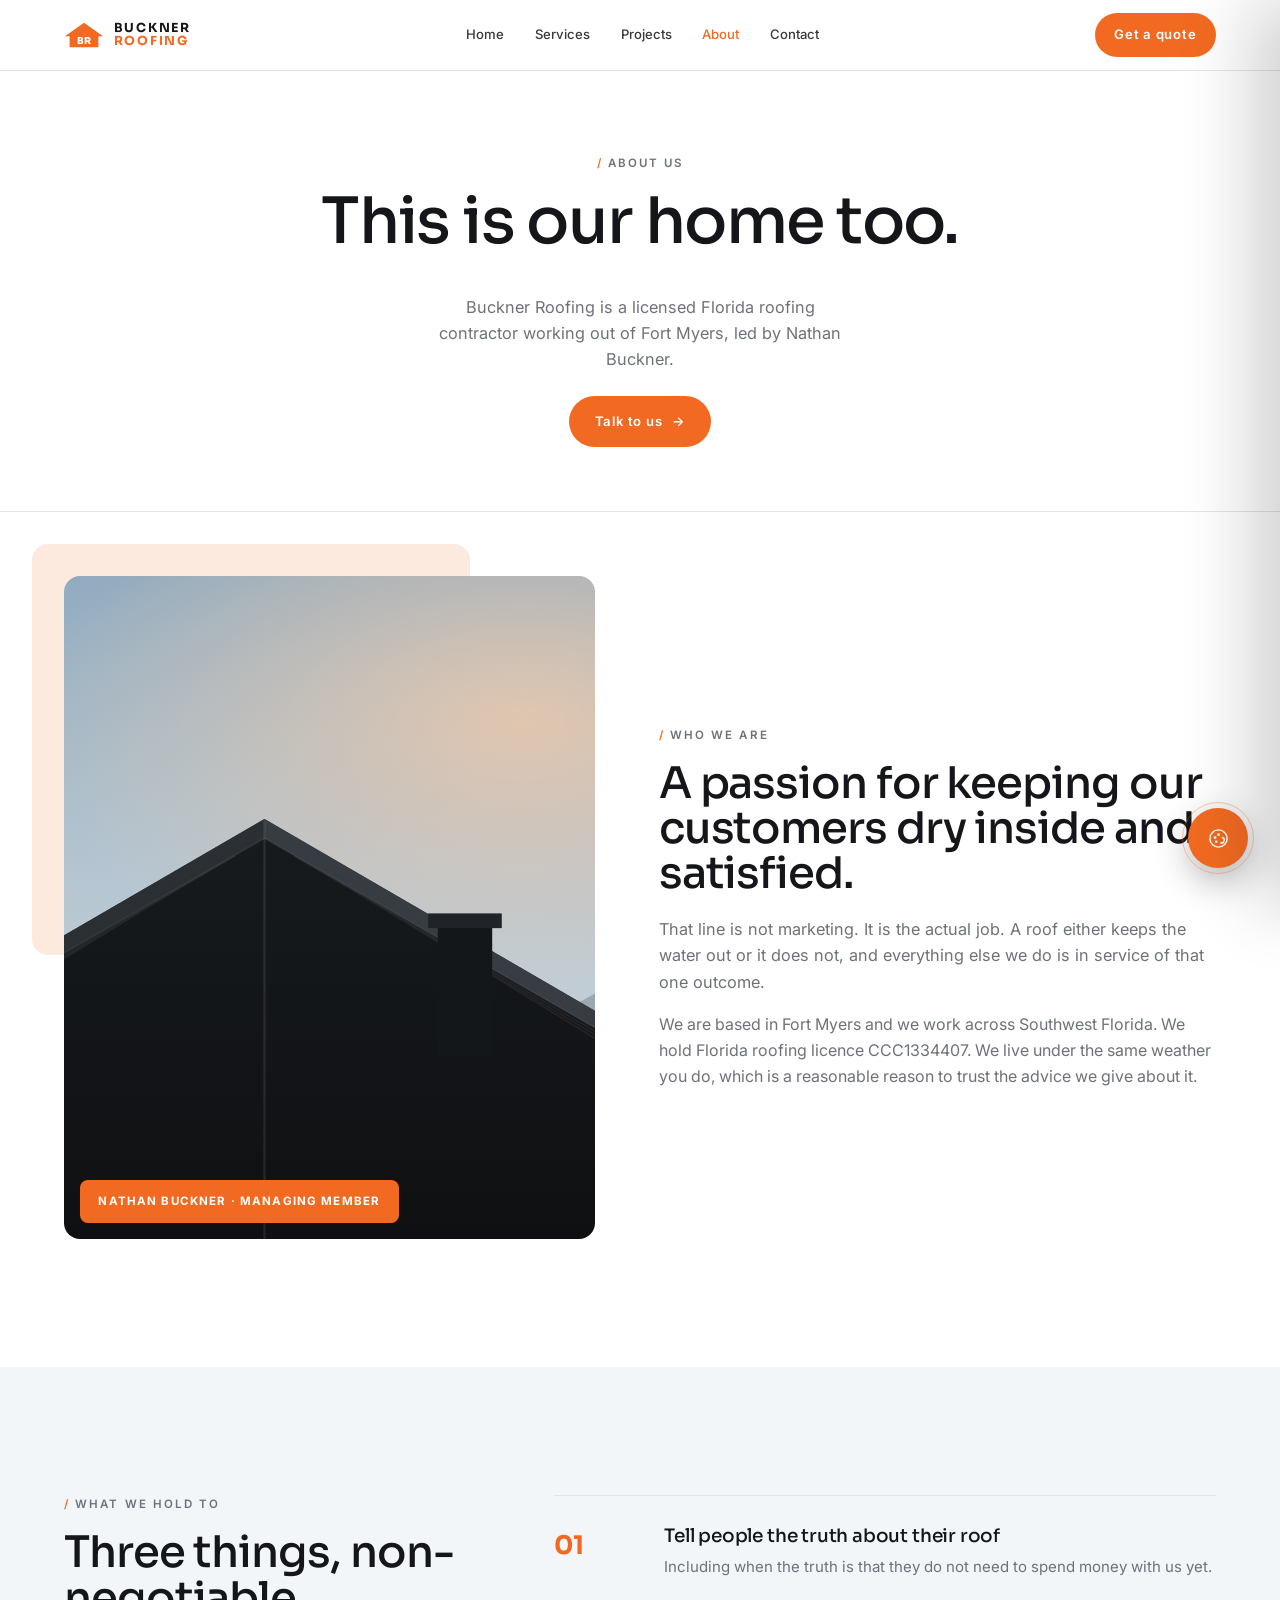
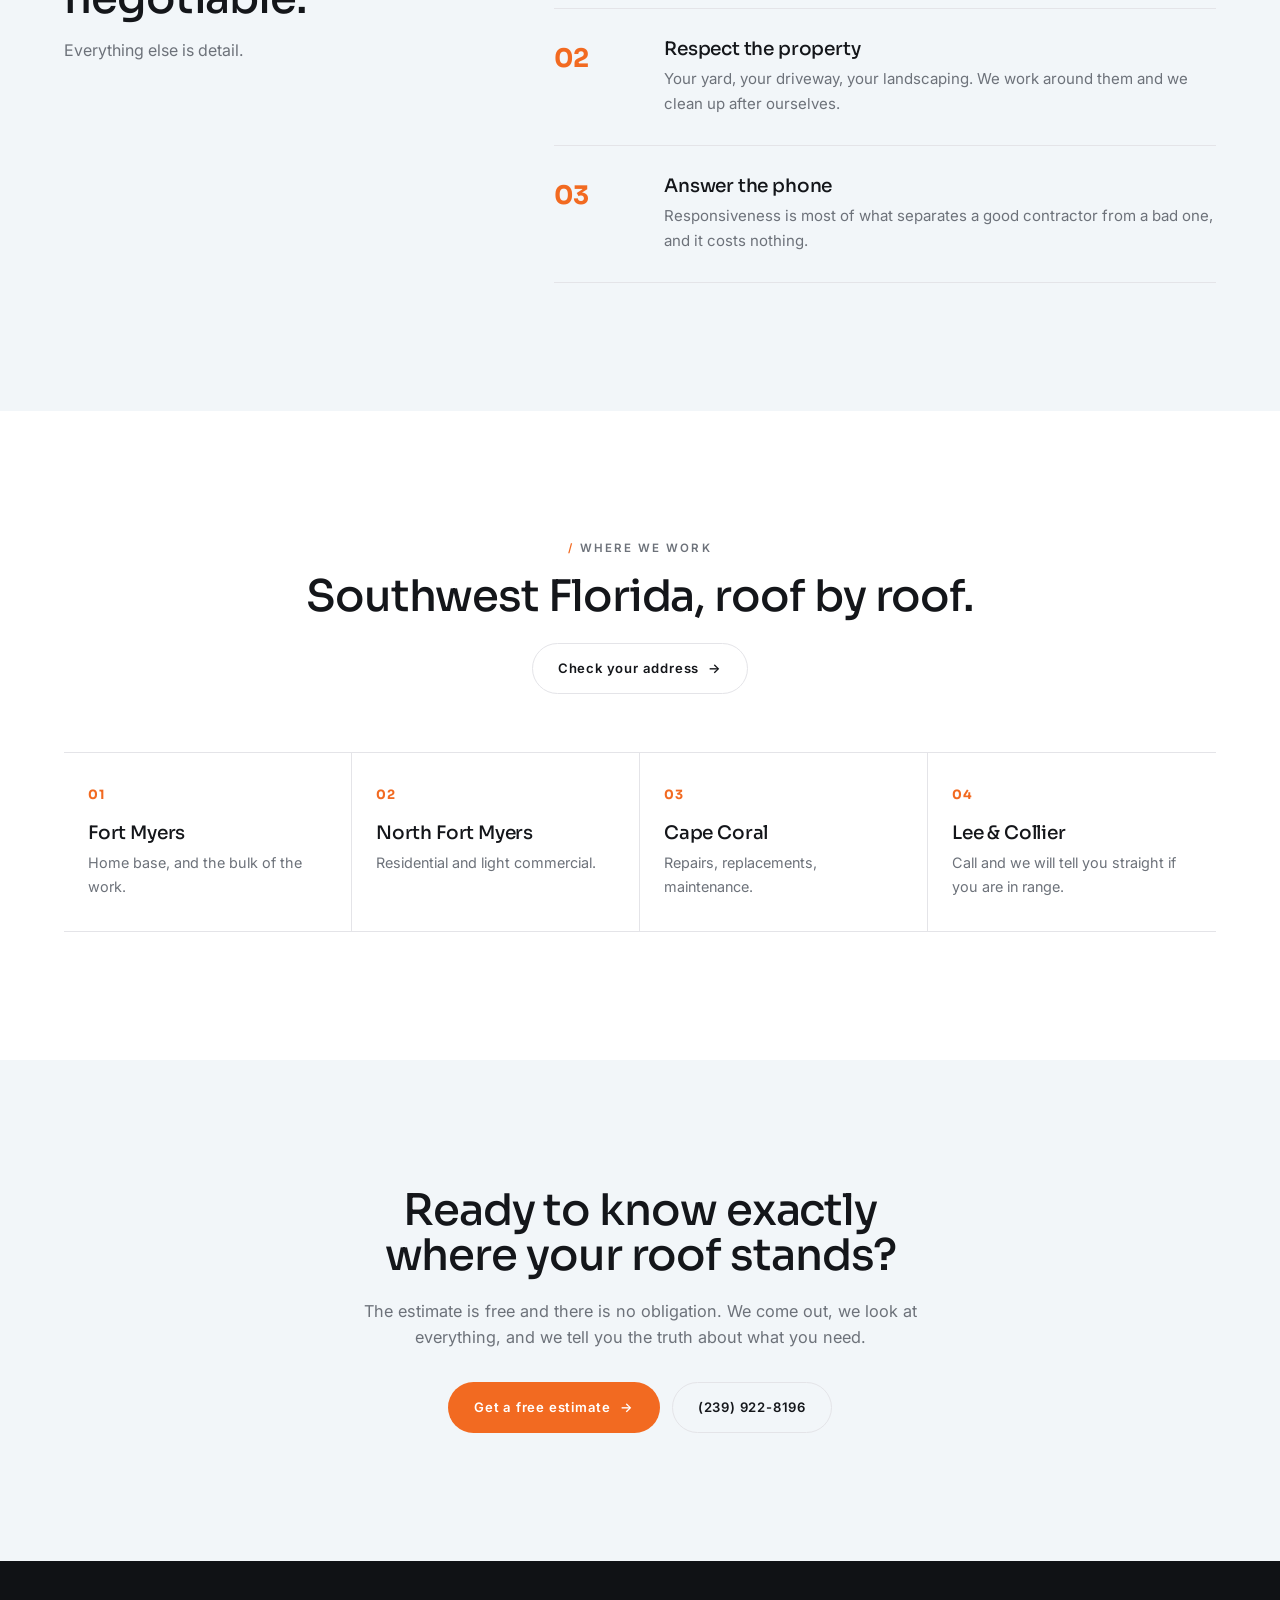
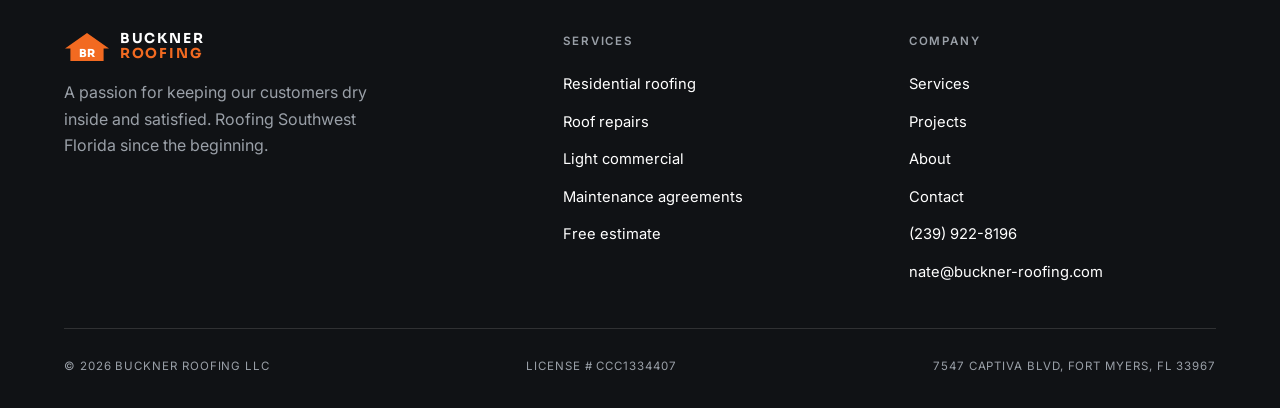
==== about.html @ 5afeb23e "Add files via upload" ====
<!DOCTYPE html>
<html lang="en" data-layout="crest" data-type="contemporary" data-theme="light" data-scale="spacious">
<head>
<meta charset="UTF-8">
<meta name="viewport" content="width=device-width, initial-scale=1.0">
<title>About | Buckner Roofing | Fort Myers, FL</title>
<meta name="description" content="Buckner Roofing is a licensed Florida roofing contractor based in Fort Myers, led by Nathan Buckner. License CCC1334407.">
<link rel="icon" href="https://cdn.prod.website-files.com/6345811585993ec91eadc2dc/63458a18016ddf7f2e5530dc_buckner%20roofing%20orange%20logo.png">
<link rel="preconnect" href="https://fonts.googleapis.com">
<link rel="preconnect" href="https://fonts.gstatic.com" crossorigin>
<link href="https://fonts.googleapis.com/css2?family=Sora:wght@400;600;700;800&family=Inter:wght@400;500;600;700&family=Playfair+Display:wght@400;500;600;700&family=Jost:wght@300;400;500;600&display=swap" rel="stylesheet">
<link rel="stylesheet" href="index.css">
<script src="studio.js" defer></script>
</head>
<body data-page="about.html">
<header class="nav nav--over">
  <div class="nav__in">
    <a class="nav__logo" href="index.html" aria-label="Buckner Roofing home">
      <span class="brand"><svg class="brand__mark" viewBox="0 0 46 30" aria-hidden="true"><path class="brand__roof" d="M23 1 45 16.5h-5.4V29H6.4V16.5H1Z"/><text class="brand__br" x="23" y="25" text-anchor="middle">BR</text></svg><span class="brand__name">Buckner<span>Roofing</span></span></span>
    </a>
    <nav class="nav__links" aria-label="Primary">
      <a href="index.html">Home</a>
      <a href="services.html">Services</a>
      <a href="projects.html">Projects</a>
      <a href="about.html" aria-current="page">About</a>
      <a href="contact.html">Contact</a>
    </nav>
    <a class="btn btn--primary nav__cta" href="contact.html"><span>Get a quote</span></a>
    <button class="nav__burger" id="burger" aria-label="Toggle menu"><i></i><i></i><i></i></button>
  </div>
</header>
<header class="pagehead">
  <div class="shell pagehead__in">
    <div class="pagehead__lead">
      <span class="eyebrow">About us</span>
      <h1>This is our <em class="hl">home</em> too.</h1>
    </div>
    <div class="pagehead__aside">
      <p class="lead">Buckner Roofing is a licensed Florida roofing contractor working out of Fort Myers, led by Nathan Buckner.</p>
      <a class="btn btn--primary" href="contact.html"><span>Talk to us</span><span class="arrow">&rarr;</span></a>
    </div>
  </div>
  
</header>

<section class="section section--flush">
  <div class="shell">
    <div class="portrait rv">
      <div class="portrait__block" aria-hidden="true"></div>
      <div class="portrait__media"><span class="duo__badge">Nathan Buckner &middot; Managing member</span></div>
      <div class="portrait__copy">
        <span class="eyebrow">Who we are</span>
        <h2>A passion for keeping our customers dry inside and satisfied.</h2>
        <p class="lead" style="margin-top:1.25rem;">That line is not marketing. It is the actual job. A roof either keeps the water out or it does not, and everything else we do is in service of that one outcome.</p>
        <p style="margin-top:1rem;">We are based in Fort Myers and we work across Southwest Florida. We hold Florida roofing licence CCC1334407. We live under the same weather you do, which is a reasonable reason to trust the advice we give about it.</p>
      </div>
    </div>
  </div>
</section>

<section class="section section--tint">
  <div class="shell">
    <div class="ledger rv">
      <div class="ledger__head">
        <span class="eyebrow">What we hold to</span>
        <h2>Three things, non-negotiable.</h2>
        <p>Everything else is detail.</p>
      </div>
      <div class="ledger__rows">
        <div class="ledger__row">
          <span class="ledger__n">01</span>
          <div><h3>Tell people the truth about their roof</h3><p>Including when the truth is that they do not need to spend money with us yet.</p></div>
        </div>
        <div class="ledger__row">
          <span class="ledger__n">02</span>
          <div><h3>Respect the property</h3><p>Your yard, your driveway, your landscaping. We work around them and we clean up after ourselves.</p></div>
        </div>
        <div class="ledger__row">
          <span class="ledger__n">03</span>
          <div><h3>Answer the phone</h3><p>Responsiveness is most of what separates a good contractor from a bad one, and it costs nothing.</p></div>
        </div>
      </div>
    </div>
  </div>
</section>

<section class="section">
  <div class="shell">
    <div class="sec-head rv">
      <div>
        <span class="eyebrow">Where we work</span>
        <h2>Southwest Florida, roof by roof.</h2>
      </div>
      <div class="sec-head__aside">
        <a class="btn btn--ghost" href="contact.html"><span>Check your address</span><span class="arrow">&rarr;</span></a>
      </div>
    </div>
    <div class="arearail rv">
      <div class="area"><span class="area__k">01</span><h3>Fort Myers</h3><p>Home base, and the bulk of the work.</p></div>
      <div class="area"><span class="area__k">02</span><h3>North Fort Myers</h3><p>Residential and light commercial.</p></div>
      <div class="area"><span class="area__k">03</span><h3>Cape Coral</h3><p>Repairs, replacements, maintenance.</p></div>
      <div class="area"><span class="area__k">04</span><h3>Lee &amp; Collier</h3><p>Call and we will tell you straight if you are in range.</p></div>
    </div>
  </div>
</section>
<section class="section cta section--ink">
  <div class="shell cta__in">
    <div>
            <h2>Ready to know exactly where your roof stands?</h2>
      <p class="lead" style="margin-top:1.25rem;">The estimate is free and there is no obligation. We come out, we look at everything, and we tell you the truth about what you need.</p>
    </div>
    <div class="cta__actions">
      <a class="btn btn--primary" href="contact.html"><span>Get a free estimate</span><span class="arrow">&rarr;</span></a>
      <a class="btn btn--light" href="tel:+12399228196"><span>(239) 922-8196</span></a>
    </div>
  </div>
</section>
<footer class="foot">
  <div class="shell">
    <div class="foot__top">
      <div>
        <div class="nav__logo foot__logo"><span class="brand"><svg class="brand__mark" viewBox="0 0 46 30" aria-hidden="true"><path class="brand__roof" d="M23 1 45 16.5h-5.4V29H6.4V16.5H1Z"/><text class="brand__br" x="23" y="25" text-anchor="middle">BR</text></svg><span class="brand__name">Buckner<span>Roofing</span></span></span></div>
        <p class="foot__tag">A passion for keeping our customers dry inside and satisfied. Roofing Southwest Florida since the beginning.</p>
      </div>
      <div>
        <h4>Services</h4>
        <ul><li><a href="services.html">Residential roofing</a></li><li><a href="services.html">Roof repairs</a></li><li><a href="services.html">Light commercial</a></li><li><a href="services.html">Maintenance agreements</a></li><li><a href="services.html">Free estimate</a></li></ul>
      </div>
      <div>
        <h4>Company</h4>
        <ul><li><a href="services.html">Services</a></li><li><a href="projects.html">Projects</a></li><li><a href="about.html">About</a></li><li><a href="contact.html">Contact</a></li>
          <li><a href="tel:+12399228196">(239) 922-8196</a></li>
          <li><a href="mailto:nate@buckner-roofing.com">nate@buckner-roofing.com</a></li>
        </ul>
      </div>
    </div>
    <div class="foot__bot">
      <span>&copy; 2026 Buckner Roofing LLC</span>
      <span>License # CCC1334407</span>
      <span>7547 Captiva Blvd, Fort Myers, FL 33967</span>
    </div>
  </div>
</footer>
<button class="studio-fab" id="studioFab" aria-label="Open Design Studio" aria-expanded="false" aria-controls="studio">
  <svg viewBox="0 0 24 24" aria-hidden="true">
    <circle cx="12" cy="12" r="9"/>
    <circle cx="12" cy="8" r="1.4" fill="currentColor" stroke="none"/>
    <circle cx="8.4" cy="11" r="1.4" fill="currentColor" stroke="none"/>
    <circle cx="9.6" cy="15.4" r="1.4" fill="currentColor" stroke="none"/>
    <path d="M15.5 11c1.6 0 2.5 1 2.5 2.4 0 2-1.8 3.6-4.2 3.6"/>
  </svg>
</button>

<div class="studio-veil" id="studioVeil"></div>

<aside class="studio" id="studio" aria-hidden="true" aria-label="Design Studio">
  <div class="studio__head">
    <div>
      <h3>Design Studio</h3>
      <p>Four layouts, four references. Mix with type, colour and spacing.</p>
    </div>
    <button class="studio__x" id="studioClose" aria-label="Close Design Studio">&times;</button>
  </div>

  <div class="studio__body">
    <div class="studio__grp">
      <span class="studio__lbl">Layout <b data-readout="layout"></b></span>
      <div class="seg">
        <button data-axis="layout" data-value="crest">
          <span class="wire wire--crest"></span>
          <span class="seg__t">Crest</span>
          <span class="seg__d">Sky gradient, centred, airy. Light weight type, soft shadows, pill buttons.</span>
        </button>
        <button data-axis="layout" data-value="split">
          <span class="wire wire--split"></span>
          <span class="seg__t">Editorial Split</span>
          <span class="seg__d">Rounded card on grey. White panel left, photo right, trust chips, showreel tile.</span>
        </button>
        <button data-axis="layout" data-value="fixbild">
          <span class="wire wire--fixbild"></span>
          <span class="seg__t">Bold Display</span>
          <span class="seg__d">Stark centred headline with orange words, dashed ring, black trust bar.</span>
        </button>
        <button data-axis="layout" data-value="roofguard">
          <span class="wire wire--roofguard"></span>
          <span class="seg__t">Warm Feature</span>
          <span class="seg__d">Full-bleed photo, oversized wordmark, cream base, large radius cards.</span>
        </button>
        <button data-axis="layout" data-value="ridge" style="grid-column:1/-1">
          <span class="wire wire--ridge"></span>
          <span class="seg__t">Ridge <em style="font-style:normal;color:var(--orange)">&middot; original</em></span>
          <span class="seg__d">Not from a reference. Ink panel butted against the photo, a vertical licence rail, cards that step down like courses on a roof plane, sections cut on a 4:12 pitch. Zero radius, hard edges.</span>
        </button>
      </div>
    </div>

    <div class="studio__grp">
      <span class="studio__lbl">Header + body type <b data-readout="type"></b></span>
      <div class="seg">
        <button data-axis="type" data-value="contemporary">
          <span class="seg__t">Contemporary</span>
          <span class="seg__d">Sora geometric sans + Inter</span>
        </button>
        <button data-axis="type" data-value="luxury">
          <span class="seg__t">Classic Luxury</span>
          <span class="seg__d">Playfair serif + Jost</span>
        </button>
      </div>
    </div>

    <div class="studio__grp">
      <span class="studio__lbl">Colour distribution <b data-readout="theme"></b></span>
      <div class="seg">
        <button data-axis="theme" data-value="light">
          <span class="seg__t">Minimal Light</span>
          <span class="seg__d">White and grey, orange as accent only</span>
          <span class="sw"><i style="background:#ffffff;box-shadow:inset 0 0 0 1px #ddd"></i><i style="background:#f5f5f6"></i><i style="background:#14161a"></i><i style="background:#f26a21"></i></span>
        </button>
        <button data-axis="theme" data-value="dark">
          <span class="seg__t">Bold Dark</span>
          <span class="seg__d">Charcoal base, stark white, orange CTAs</span>
          <span class="sw"><i style="background:#0e1013"></i><i style="background:#1d2126"></i><i style="background:#ffffff;box-shadow:inset 0 0 0 1px #ddd"></i><i style="background:#ff7a33"></i></span>
        </button>
      </div>
    </div>

    <div class="studio__grp">
      <span class="studio__lbl">Spacing + text scale <b data-readout="scale"></b></span>
      <div class="seg">
        <button data-axis="scale" data-value="spacious">
          <span class="seg__t">Default Spacious</span>
          <span class="seg__d">Large margins, airy sections</span>
        </button>
        <button data-axis="scale" data-value="compact">
          <span class="seg__t">Compact Editorial</span>
          <span class="seg__d">Tighter rhythm, denser page</span>
        </button>
      </div>
    </div>
  </div>

  <div class="studio__foot">
    <button class="studio__reset" id="studioReset">Reset</button>
    <span class="studio__stamp">32 combinations</span>
  </div>
</aside>
</body>
</html>
---- index.css ----
/* ============================================================
   BUCKNER ROOFING — index.css

   Attributes on <html> drive everything:
     data-layout : crest | split | fixbild | roofguard
     data-type   : contemporary | luxury
     data-theme  : light | dark
     data-scale  : spacious | compact

   Layout presets are named for the reference each one is built from:
     crest      — airy sky gradient, centred, light weight        (ref 1)
     split      — rounded card, white panel + photo               (ref 2)
     fixbild    — stark centred display, accent words, black bar  (ref 3)
     roofguard  — full-bleed photo, oversized wordmark, warm base (ref 4)
   ============================================================ */

/* ---------- 1. TOKENS ---------- */
:root {
  /* brand. ONE place to correct the orange if the brand file disagrees. */
  --orange: #f26a21;
  --orange-deep: #c9490f;
  --orange-soft: #fff1e7;

  /* surfaces */
  --bg: #ffffff;
  --bg-2: #f5f5f6;
  --bg-3: #ebebed;
  --text: #14161a;
  --text-2: #6d727a;
  --line: #e4e4e8;
  --card: #ffffff;
  --card-line: #e4e4e8;
  --nav-solid: rgba(255, 255, 255, 0.88);
  --invert-bg: #101215;
  --invert-text: #ffffff;
  --invert-text-2: #9aa0a8;
  --shadow: 0 18px 50px rgba(20, 22, 26, 0.08);
  --shadow-lg: 0 30px 80px rgba(20, 22, 26, 0.12);

  /* shape language — each layout resets these */
  --r-card: 4px;
  --r-btn: 2px;
  --r-frame: 0px;

  /* type */
  --display: "Sora", "Helvetica Neue", Arial, sans-serif;
  --body: "Inter", "Helvetica Neue", Arial, sans-serif;
  --display-weight: 700;
  --display-tracking: -0.03em;
  --display-leading: 1.04;
  --display-transform: none;

  /* scale */
  --k: 1;
  --kt: 1;

  --sec-y: calc(clamp(5rem, 10vw, 9.5rem) * var(--k));
  --gap: calc(clamp(1.5rem, 3vw, 2.5rem) * var(--k));
  --pad-card: calc(clamp(1.6rem, 2.4vw, 2.4rem) * var(--k));
  --shell: 1280px;
  --edge: clamp(1.25rem, 5vw, 4.5rem);

  --h1: calc(clamp(2.5rem, 5.8vw, 5rem) * var(--kt));
  --h2: calc(clamp(1.85rem, 3.4vw, 3.1rem) * var(--kt));
  --h3: calc(clamp(1.15rem, 1.45vw, 1.45rem) * var(--kt));
  --lead: calc(clamp(1.02rem, 1.2vw, 1.22rem) * var(--kt));
  --base: calc(1rem * var(--kt));
  --micro: calc(0.72rem * var(--kt));

  --ease: cubic-bezier(0.22, 1, 0.36, 1);

  /* Hero visual.
     Layer 1: Buckner's own photograph, still hosted on their Webflow CDN.
     Layer 2: a drawn roofline scene that shows through if layer 1 fails to load.
     To move to self-hosted art, replace the first url() with url("images/hero.jpg"). */
  --img-hero:
    url("https://cdn.prod.website-files.com/6345811585993ec91eadc2dc/63a08ba09f904f48ae857992_filtergrade-4T4AcGJvARQ-unsplash.jpg"),
    url("data:image/svg+xml,%3Csvg%20xmlns%3D%22http%3A%2F%2Fwww.w3.org%2F2000%2Fsvg%22%20viewBox%3D%220%200%201600%20900%22%20preserveAspectRatio%3D%22xMidYMax%20slice%22%3E%3Cdefs%3E%3ClinearGradient%20id%3D%22sky%22%20x1%3D%220%22%20y1%3D%220%22%20x2%3D%220%22%20y2%3D%221%22%3E%3Cstop%20offset%3D%220%22%20stop-color%3D%22%239db9cf%22%2F%3E%3Cstop%20offset%3D%220.45%22%20stop-color%3D%22%23c3d5e2%22%2F%3E%3Cstop%20offset%3D%221%22%20stop-color%3D%22%23e9eff3%22%2F%3E%3C%2FlinearGradient%3E%3CradialGradient%20id%3D%22sun%22%20cx%3D%220.72%22%20cy%3D%220.22%22%20r%3D%220.42%22%3E%3Cstop%20offset%3D%220%22%20stop-color%3D%22%23ffd9b8%22%20stop-opacity%3D%220.85%22%2F%3E%3Cstop%20offset%3D%221%22%20stop-color%3D%22%23ffd9b8%22%20stop-opacity%3D%220%22%2F%3E%3C%2FradialGradient%3E%3ClinearGradient%20id%3D%22p1%22%20x1%3D%220%22%20y1%3D%220%22%20x2%3D%221%22%20y2%3D%221%22%3E%3Cstop%20offset%3D%220%22%20stop-color%3D%22%233a3f45%22%2F%3E%3Cstop%20offset%3D%221%22%20stop-color%3D%22%2322262a%22%2F%3E%3C%2FlinearGradient%3E%3ClinearGradient%20id%3D%22p2%22%20x1%3D%221%22%20y1%3D%220%22%20x2%3D%220%22%20y2%3D%221%22%3E%3Cstop%20offset%3D%220%22%20stop-color%3D%22%234a5057%22%2F%3E%3Cstop%20offset%3D%221%22%20stop-color%3D%22%232c3136%22%2F%3E%3C%2FlinearGradient%3E%3ClinearGradient%20id%3D%22p3%22%20x1%3D%220%22%20y1%3D%220%22%20x2%3D%220%22%20y2%3D%221%22%3E%3Cstop%20offset%3D%220%22%20stop-color%3D%22%23191c1f%22%2F%3E%3Cstop%20offset%3D%221%22%20stop-color%3D%22%230e1013%22%2F%3E%3C%2FlinearGradient%3E%3C%2Fdefs%3E%3Crect%20width%3D%221600%22%20height%3D%22900%22%20fill%3D%22url%28%23sky%29%22%2F%3E%3Crect%20width%3D%221600%22%20height%3D%22900%22%20fill%3D%22url%28%23sun%29%22%2F%3E%3Cpath%20d%3D%22M0%20640%20L300%20470%20L640%20640%20Z%22%20fill%3D%22%238f%20a%22%20opacity%3D%220%22%2F%3E%3Cg%20opacity%3D%220.35%22%3E%3Cpath%20d%3D%22M-40%20660%20L260%20500%20L560%20660%20Z%22%20fill%3D%22%235d666e%22%2F%3E%3Cpath%20d%3D%22M1080%20660%20L1360%20505%20L1660%20660%20Z%22%20fill%3D%22%235d666e%22%2F%3E%3C%2Fg%3E%3Cpath%20d%3D%22M180%20900%20L180%20690%20L800%20330%20L1420%20690%20L1420%20900%20Z%22%20fill%3D%22url%28%23p3%29%22%2F%3E%3Cpath%20d%3D%22M800%20330%20L1420%20690%20L1420%20712%20L800%20356%20Z%22%20fill%3D%22url%28%23p2%29%22%2F%3E%3Cpath%20d%3D%22M800%20330%20L180%20690%20L180%20712%20L800%20356%20Z%22%20fill%3D%22url%28%23p1%29%22%2F%3E%3Cg%20stroke%3D%22%23ffffff%22%20stroke-opacity%3D%220.07%22%20stroke-width%3D%222%22%3E%3Cpath%20d%3D%22M800%20356%20L1420%20712%22%2F%3E%3Cpath%20d%3D%22M840%20380%20L1420%20718%20M880%20403%20L1420%20725%20M920%20426%20L1420%20733%22%2F%3E%3Cpath%20d%3D%22M800%20356%20L180%20712%22%2F%3E%3Cpath%20d%3D%22M760%20380%20L180%20718%20M720%20403%20L180%20725%20M680%20426%20L180%20733%22%2F%3E%3C%2Fg%3E%3Cpath%20d%3D%22M800%20330%20L800%20900%22%20stroke%3D%22%23ffffff%22%20stroke-opacity%3D%220.10%22%20stroke-width%3D%223%22%2F%3E%3Crect%20x%3D%221035%22%20y%3D%22470%22%20width%3D%2274%22%20height%3D%22180%22%20fill%3D%22%2315181b%22%2F%3E%3Crect%20x%3D%221022%22%20y%3D%22458%22%20width%3D%22100%22%20height%3D%2220%22%20fill%3D%22%2322262a%22%2F%3E%3Cpath%20d%3D%22M0%20900%20L0%20800%20L180%20690%20L180%20900%20Z%22%20fill%3D%22%230d0f11%22%2F%3E%3Cpath%20d%3D%22M1600%20900%20L1600%20800%20L1420%20690%20L1420%20900%20Z%22%20fill%3D%22%230d0f11%22%2F%3E%3Cg%20fill%3D%22%23f26a21%22%20opacity%3D%220.9%22%3E%3Crect%20x%3D%22392%22%20y%3D%22742%22%20width%3D%2210%22%20height%3D%22120%22%2F%3E%3C%2Fg%3E%3Crect%20width%3D%221600%22%20height%3D%22900%22%20fill%3D%22%230b0b0c%22%20opacity%3D%220.08%22%2F%3E%3C%2Fsvg%3E");
}

/* ---------- 2. THEME: DARK ---------- */
[data-theme="dark"] {
  --bg: #0e1013;
  --bg-2: #15181c;
  --bg-3: #1d2126;
  --text: #ffffff;
  --text-2: #9aa0a8;
  --line: rgba(255, 255, 255, 0.11);
  --card: #15181c;
  --card-line: rgba(255, 255, 255, 0.1);
  --nav-solid: rgba(14, 16, 19, 0.84);
  --invert-bg: #f5f5f6;
  --invert-text: #14161a;
  --invert-text-2: #6d727a;
  --orange: #ff7a33;
  --orange-soft: rgba(242, 106, 33, 0.12);
  --shadow: 0 18px 50px rgba(0, 0, 0, 0.4);
  --shadow-lg: 0 30px 80px rgba(0, 0, 0, 0.55);
}

/* ---------- 3. TYPE PAIRS ---------- */
[data-type="luxury"] {
  --display: "Playfair Display", Georgia, serif;
  --body: "Jost", "Helvetica Neue", Arial, sans-serif;
  --display-weight: 500;
  --display-tracking: -0.005em;
  --display-leading: 1.1;
  --h1: calc(clamp(2.8rem, 6.4vw, 5.6rem) * var(--kt));
}

/* ---------- 4. SCALE ---------- */
[data-scale="compact"] { --k: 0.6; --kt: 0.87; }

/* ---------- 5. LAYOUT PRESETS: shape + atmosphere ---------- */

/* CREST — airy, rounded, light, sky. */
[data-layout="crest"] {
  --r-card: 16px;
  --r-btn: 999px;
  --r-frame: 0px;
  --display-weight: 500;
  --display-tracking: -0.025em;
  --bg-2: #f2f6f9;
}
[data-layout="crest"][data-type="contemporary"] { --display-weight: 500; }

/* SPLIT — rounded card sitting on a soft grey page. */
[data-layout="split"] {
  --r-card: 18px;
  --r-btn: 8px;
  --r-frame: 24px;
  --bg: #f1f0ee;
  --card: #ffffff;
  --display-tracking: -0.02em;
  --display-transform: uppercase;
  --display-weight: 800;
}
[data-layout="split"][data-type="luxury"] { --display-transform: none; --display-weight: 600; }
[data-layout="split"][data-theme="dark"] { --bg: #0b0d0f; --card: #15181c; }

/* FIXBILD — stark white, hard black, pill buttons, accent words. */
[data-layout="fixbild"] {
  --r-card: 10px;
  --r-btn: 999px;
  --r-frame: 0px;
  --display-transform: uppercase;
  --display-weight: 800;
  --display-tracking: -0.02em;
  --display-leading: 0.98;
  --bg-2: #ffffff;
}
[data-layout="fixbild"][data-type="luxury"] { --display-transform: none; --display-weight: 700; }

/* ROOFGUARD — warm cream base, big radius, oversized wordmark. */
[data-layout="roofguard"] {
  --r-card: 22px;
  --r-btn: 999px;
  --r-frame: 22px;
  --bg: #fdf4ee;
  --bg-2: #fbe9dd;
  --bg-3: #f7dcc9;
  --card: #ffffff;
  --line: #f0dccc;
  --card-line: #f0dccc;
  --nav-solid: rgba(253, 244, 238, 0.9);
}
[data-layout="roofguard"][data-theme="dark"] {
  --bg: #17120f;
  --bg-2: #1f1813;
  --bg-3: #2a201a;
  --card: #1f1813;
  --line: rgba(255, 255, 255, 0.09);
  --card-line: rgba(255, 255, 255, 0.09);
  --nav-solid: rgba(23, 18, 15, 0.88);
}

/* ---------- 6. BASE ---------- */
* { box-sizing: border-box; margin: 0; padding: 0; }
html { scroll-behavior: smooth; }

body {
  background: var(--bg);
  color: var(--text);
  font-family: var(--body);
  font-size: var(--base);
  line-height: 1.65;
  -webkit-font-smoothing: antialiased;
  overflow-x: hidden;
  transition: background 0.45s var(--ease), color 0.45s var(--ease);
}

h1, h2, h3 {
  font-family: var(--display);
  font-weight: var(--display-weight);
  letter-spacing: var(--display-tracking);
  line-height: var(--display-leading);
}
h1, h2 { text-transform: var(--display-transform); }
h1 { font-size: var(--h1); }
h2 { font-size: var(--h2); }
h3 { font-size: var(--h3); text-transform: none; letter-spacing: -0.01em; line-height: 1.3; }

/* the accent word inside a headline — refs 2, 3 and 4 all do this */
.hl { color: var(--orange); font-style: normal; }
[data-layout="crest"] .hl { color: inherit; }

p { color: var(--text-2); max-width: 62ch; }
a { color: inherit; text-decoration: none; }
img, svg { max-width: 100%; }
button { font: inherit; cursor: pointer; border: 0; background: none; color: inherit; }
:focus-visible { outline: 2px solid var(--orange); outline-offset: 3px; border-radius: 3px; }

.shell { max-width: var(--shell); margin: 0 auto; padding-inline: var(--edge); }
.section { padding-block: var(--sec-y); }
.section--tint { background: var(--bg-2); }
.section--ink { background: var(--invert-bg); color: var(--invert-text); }
.section--ink p, .section--ink .eyebrow { color: var(--invert-text-2); }

.eyebrow {
  font-family: var(--body);
  font-size: var(--micro);
  font-weight: 600;
  letter-spacing: 0.18em;
  text-transform: uppercase;
  color: var(--text-2);
  display: block;
  margin-bottom: calc(1rem * var(--k));
}
.eyebrow::before { content: "/"; color: var(--orange); margin-right: 0.45em; }
[data-layout="fixbild"] .eyebrow,
[data-layout="roofguard"] .eyebrow {
  display: inline-flex;
  align-items: center;
  gap: 0.5em;
  background: var(--orange-soft);
  color: var(--orange);
  padding: 0.55em 1.1em;
  border-radius: 999px;
}
[data-layout="fixbild"] .eyebrow::before,
[data-layout="roofguard"] .eyebrow::before { content: "\25CF"; font-size: 0.6em; }

.lead { font-size: var(--lead); line-height: 1.6; }

/* ---------- 7. BUTTONS ---------- */
.btn {
  display: inline-flex;
  align-items: center;
  gap: 0.7em;
  padding: 1.05em 1.9em;
  border-radius: var(--r-btn);
  font-family: var(--body);
  font-size: calc(0.82rem * var(--kt));
  font-weight: 600;
  letter-spacing: 0.06em;
  border: 1px solid transparent;
  transition: background 0.35s var(--ease), color 0.35s var(--ease),
              border-color 0.35s var(--ease), transform 0.35s var(--ease);
}
.btn:hover { transform: translateY(-2px); }
.btn--primary { background: var(--orange); color: #fff; }
.btn--primary:hover { background: var(--orange-deep); }
.btn--ghost { border-color: var(--line); color: var(--text); background: var(--card); }
.btn--ghost:hover { border-color: var(--orange); color: var(--orange); }
.btn--light { border-color: rgba(255, 255, 255, 0.45); color: #fff; }
.btn--light:hover { background: #fff; color: var(--text); border-color: #fff; }
.btn--ink { background: var(--text); color: var(--bg); }
.btn--ink:hover { background: var(--orange); color: #fff; }
.btn .arrow { transition: transform 0.35s var(--ease); }
.btn:hover .arrow { transform: translateX(3px); }

/* fixbild puts the arrow in its own circle */
[data-layout="fixbild"] .btn .arrow,
[data-layout="roofguard"] .btn .arrow {
  display: grid;
  place-items: center;
  width: 1.7em;
  height: 1.7em;
  border-radius: 50%;
  background: rgba(255, 255, 255, 0.22);
  margin-right: -0.7em;
}
[data-layout="fixbild"] .btn--ghost .arrow,
[data-layout="roofguard"] .btn--ghost .arrow { background: var(--orange-soft); }

/* crest hero buttons are white pills */
[data-layout="crest"] .hero .btn--primary { background: #fff; color: var(--text); }
[data-layout="crest"] .hero .btn--primary:hover { background: var(--orange); color: #fff; }

.tlink {
  font-size: calc(0.8rem * var(--kt));
  font-weight: 600;
  letter-spacing: 0.06em;
  display: inline-flex;
  align-items: center;
  gap: 0.5em;
  color: var(--orange);
}
.tlink .arrow { transition: transform 0.35s var(--ease); }
.tlink:hover .arrow { transform: translateX(4px); }

/* ---------- 8. NAV ---------- */
.nav {
  position: fixed;
  inset: 0 0 auto 0;
  z-index: 80;
  padding-block: 1.35rem;
  border-bottom: 1px solid transparent;
  transition: background 0.45s var(--ease), padding 0.4s var(--ease), border-color 0.4s var(--ease);
}
.nav__in {
  max-width: var(--shell);
  margin: 0 auto;
  padding-inline: var(--edge);
  display: flex;
  align-items: center;
  justify-content: space-between;
  gap: 2rem;
}
.nav__logo { display: flex; align-items: center; gap: 0.6rem; }
/* ---- BRAND LOCKUP ----
   The mark stays orange on every background. The wordmark is live text that inherits
   colour from the bar it sits on, so it cannot disappear the way the supplied PNG did. */
.brand { display: flex; align-items: center; gap: 0.6rem; }
.brand__mark { width: 40px; height: 26px; flex: none; }
.brand__roof { fill: var(--orange); }
.brand__br {
  fill: #fff;
  font-family: var(--display);
  font-weight: 800;
  font-size: 11px;
  letter-spacing: 0.02em;
}
.brand__name {
  font-family: var(--display);
  font-weight: 700;
  font-size: calc(0.78rem * var(--kt));
  line-height: 1.08;
  letter-spacing: 0.14em;
  text-transform: uppercase;
  color: currentColor;
  display: flex;
  flex-direction: column;
}
.brand__name span { color: var(--orange); }
.nav--over .brand__name span { color: rgba(255, 255, 255, 0.72); }
[data-layout="split"] .nav--over .brand__name span,
[data-layout="fixbild"] .nav--over .brand__name span,
[data-layout="roofguard"] .nav--over .brand__name span { color: var(--orange); }
.foot .brand__name span { color: var(--orange); }
.foot__logo .brand__mark { width: 46px; height: 30px; }
.foot__logo .brand__name { font-size: calc(0.86rem * var(--kt)); }
.nav__wordmark {
  font-family: var(--display);
  font-weight: 700;
  font-size: calc(1.05rem * var(--kt));
  letter-spacing: 0.01em;
  line-height: 1;
}
.nav--over .nav__mark path { fill: #fff; }

.nav__links { display: flex; align-items: center; gap: clamp(1.4rem, 2.4vw, 2.4rem); }
.nav__links a {
  font-size: calc(0.82rem * var(--kt));
  font-weight: 500;
  position: relative;
  padding-block: 0.4rem;
  opacity: 0.85;
  transition: opacity 0.3s var(--ease), color 0.3s var(--ease);
}
.nav__links a:hover { opacity: 1; }
.nav__links a[aria-current="page"] { color: var(--orange); opacity: 1; font-weight: 600; }
.nav--over .nav__links a[aria-current="page"] { color: #fff; }
.nav--over .nav__links a[aria-current="page"]::after {
  content: "";
  position: absolute;
  left: 0; right: 0; bottom: 0;
  height: 1px;
  background: currentColor;
}
/* The nav floats over the hero, so its colour depends on what is actually behind it.
   Only Crest puts dark sky under the nav. Split, Bold Display and Warm Feature all pad
   the hero down, so the nav sits on a LIGHT page background and must stay dark. */
.nav--over { color: #fff; }
[data-layout="split"] .nav--over,
[data-layout="fixbild"] .nav--over,
[data-layout="roofguard"] .nav--over { color: var(--text); }
[data-layout="split"] .nav--over .nav__mark path,
[data-layout="fixbild"] .nav--over .nav__mark path,
[data-layout="roofguard"] .nav--over .nav__mark path { fill: var(--orange); }
[data-layout="split"] .nav--over .nav__links a[aria-current="page"],
[data-layout="fixbild"] .nav--over .nav__links a[aria-current="page"],
[data-layout="roofguard"] .nav--over .nav__links a[aria-current="page"] { color: var(--orange); }
[data-layout="split"] .nav--over .nav__links a[aria-current="page"]::after,
[data-layout="fixbild"] .nav--over .nav__links a[aria-current="page"]::after,
[data-layout="roofguard"] .nav--over .nav__links a[aria-current="page"]::after { display: none; }

.nav.is-stuck {
  background: var(--nav-solid);
  backdrop-filter: blur(16px);
  -webkit-backdrop-filter: blur(16px);
  border-bottom-color: var(--line);
  padding-block: 0.8rem;
  color: var(--text);
}
.nav.is-stuck .nav__mark path { fill: var(--orange); }
.nav.is-stuck .nav__cta { display: inline-flex; }
.nav__cta { display: none; padding: 0.8em 1.4em; }

/* crest / roofguard carry the pill nav buttons of their references */
[data-layout="crest"] .nav__links a,
[data-layout="roofguard"] .nav__links a { font-weight: 500; }

.nav__burger { display: none; width: 28px; height: 16px; position: relative; }
.nav__burger i {
  position: absolute; left: 0; right: 0; height: 1.5px; background: currentColor;
  transition: transform 0.35s var(--ease), opacity 0.25s;
}
.nav__burger i:nth-child(1) { top: 0; }
.nav__burger i:nth-child(2) { top: 7px; }
.nav__burger i:nth-child(3) { top: 14px; }
body.menu-open .nav__burger i:nth-child(1) { transform: translateY(7px) rotate(45deg); }
body.menu-open .nav__burger i:nth-child(2) { opacity: 0; }
body.menu-open .nav__burger i:nth-child(3) { transform: translateY(-7px) rotate(-45deg); }

/* ---------- 9. HERO (shared skeleton) ---------- */
.hero { position: relative; }
.hero__frame {
  position: relative;
  overflow: hidden;
  border-radius: var(--r-frame);
  min-height: clamp(600px, 90vh, 920px);
  display: flex;
  color: #fff;
}
.hero--inner .hero__frame { min-height: clamp(420px, 56vh, 600px); }

.hero__media {
  position: absolute;
  inset: 0;
  background-color: #14161a;
  background-image: var(--img-hero);
  background-size: cover;
  background-position: center 55%;
  transform: scale(1.05);
  animation: drift 20s var(--ease) forwards;
}
@keyframes drift { to { transform: scale(1); } }

.hero__scrim {
  position: absolute;
  inset: 0;
  background:
    linear-gradient(180deg, rgba(14,16,20,0.6) 0%, rgba(14,16,20,0.05) 30%, rgba(14,16,20,0.88) 100%),
    linear-gradient(90deg, rgba(14,16,20,0.7) 0%, rgba(14,16,20,0) 65%);
}

.hero__in {
  position: relative;
  z-index: 3;
  width: 100%;
  max-width: var(--shell);
  margin: 0 auto;
  padding-inline: var(--edge);
  padding-block: 9rem calc(clamp(3rem, 6vw, 6rem) * var(--k));
  display: flex;
  flex-direction: column;
  justify-content: flex-end;
  align-items: flex-start;
}
.hero h1 { max-width: 16ch; margin-bottom: calc(1.25rem * var(--k)); }
.hero p { color: rgba(255, 255, 255, 0.8); max-width: 44ch; font-size: var(--lead); }
.hero__actions { display: flex; flex-wrap: wrap; gap: 0.75rem; margin-top: calc(2.1rem * var(--k)); }

/* optional hero parts, shown only by the layouts that use them */
.hero__badge, .hero__chips, .hero__giant, .hero__video, .hero__ring { display: none; }

.hero__chips { list-style: none; gap: 0.6rem; margin-bottom: 1.5rem; flex-wrap: wrap; }
.hero__chips li {
  display: inline-flex;
  align-items: center;
  gap: 0.45em;
  font-size: var(--micro);
  font-weight: 600;
  letter-spacing: 0.04em;
  padding: 0.5em 0.95em;
  border-radius: 999px;
  border: 1px solid var(--line);
  color: var(--text-2);
  background: var(--card);
}
.hero__chips b { color: var(--orange); font-weight: 700; }

.hero__giant {
  position: absolute;
  z-index: 2;
  top: clamp(5rem, 11vw, 8rem);
  left: var(--edge);
  right: var(--edge);
  font-family: var(--display);
  font-weight: 800;
  text-transform: uppercase;
  font-size: clamp(4rem, 15vw, 15rem);
  line-height: 0.85;
  letter-spacing: -0.04em;
  color: rgba(255, 255, 255, 0.9);
  pointer-events: none;
}

.hero__video {
  position: absolute;
  z-index: 4;
  right: 1.5rem;
  bottom: 1.5rem;
  width: min(200px, 40%);
  aspect-ratio: 16 / 10;
  border-radius: 10px;
  overflow: hidden;
  background: linear-gradient(150deg, #2c3136, #14161a);
  border: 2px solid rgba(255, 255, 255, 0.9);
  place-items: center;
  box-shadow: var(--shadow);
}
.hero__video::before {
  content: "";
  width: 34px;
  height: 34px;
  border-radius: 50%;
  background: var(--orange);
  box-shadow: 0 0 0 8px rgba(242, 106, 33, 0.25);
}
.hero__video::after {
  content: "";
  position: absolute;
  width: 0; height: 0;
  border-left: 9px solid #fff;
  border-top: 6px solid transparent;
  border-bottom: 6px solid transparent;
  margin-left: 3px;
}
.hero__video-k {
  position: absolute;
  top: -1.9rem;
  right: 0;
  font-size: var(--micro);
  font-weight: 600;
  letter-spacing: 0.08em;
  text-transform: uppercase;
  color: #fff;
  background: rgba(14, 16, 20, 0.55);
  padding: 0.35em 0.8em;
  border-radius: 999px;
  backdrop-filter: blur(6px);
}

.hero__ring {
  position: absolute;
  z-index: 1;
  top: 8%;
  left: 50%;
  width: min(78vw, 860px);
  aspect-ratio: 1;
  transform: translateX(-50%);
  border: 1px dashed var(--line);
  border-radius: 50%;
}
.hero__ring::after {
  content: "";
  position: absolute;
  inset: 12%;
  border-radius: 50%;
  background: radial-gradient(circle, var(--orange-soft), transparent 68%);
}

/* ---------- 9a. HERO: CREST ---------- */
[data-layout="crest"] .hero__frame {
  align-items: flex-start;
  background: linear-gradient(180deg, #5c88ac 0%, #9dbed6 38%, #dae7ef 72%, var(--bg) 100%);
}
[data-theme="dark"][data-layout="crest"] .hero__frame {
  background: linear-gradient(180deg, #16202b 0%, #1d2a36 45%, #12171c 78%, var(--bg) 100%);
}
[data-layout="crest"] .hero__media {
  inset: auto 0 0 0;
  height: 62%;
  background-position: center bottom;
  -webkit-mask-image: linear-gradient(180deg, transparent, #000 22%);
  mask-image: linear-gradient(180deg, transparent, #000 22%);
  animation: none;
  transform: none;
}
[data-layout="crest"] .hero__scrim { display: none; }
[data-layout="crest"] .hero__in {
  align-items: center;
  justify-content: flex-start;
  text-align: center;
  padding-block: clamp(7rem, 13vw, 10rem) 0;
}
[data-layout="crest"] .hero h1 { max-width: 14ch; }
[data-layout="crest"] .hero p { max-width: 40ch; text-align: center; }
[data-layout="crest"] .hero__actions { justify-content: center; }
[data-layout="crest"] .hero .eyebrow { color: rgba(255, 255, 255, 0.75); }

/* ---------- 9b. HERO: SPLIT ---------- */
[data-layout="split"] .hero { padding: clamp(1rem, 2.2vw, 2rem); padding-top: 6.5rem; }
[data-layout="split"] .hero__frame {
  display: grid;
  grid-template-columns: 1fr 1.05fr;
  min-height: clamp(560px, 78vh, 780px);
  background: var(--card);
  color: var(--text);
  box-shadow: var(--shadow-lg);
}
[data-layout="split"] .hero__media {
  position: relative;
  inset: auto;
  grid-column: 2;
  height: 100%;
}
[data-layout="split"] .hero__scrim { display: none; }
[data-layout="split"] .hero__in {
  grid-column: 1;
  grid-row: 1;
  max-width: none;
  padding: clamp(2rem, 4vw, 4rem);
  padding-block-end: clamp(2.5rem, 5vw, 4.5rem);
}
[data-layout="split"] .hero p { color: var(--text-2); }
[data-layout="split"] .hero__chips { display: flex; }
[data-layout="split"] .hero__video { display: grid; }
[data-layout="split"] .hero .eyebrow { display: none; }

/* ---------- 9c. HERO: FIXBILD ---------- */
[data-layout="fixbild"] .hero__frame {
  flex-direction: column;
  background: var(--bg);
  color: var(--text);
  min-height: auto;
  padding-top: 8.5rem;
  /* the black band sits immediately below. give the CTA room to breathe. */
  padding-bottom: calc(clamp(3rem, 6vw, 5.5rem) * var(--k));
}
[data-layout="fixbild"] .hero__media {
  position: relative;
  inset: auto;
  height: clamp(240px, 34vw, 420px);
  margin-top: clamp(2rem, 4vw, 3.5rem);
  background-position: center 62%;
  -webkit-mask-image: linear-gradient(180deg, transparent, #000 18%);
  mask-image: linear-gradient(180deg, transparent, #000 18%);
}
[data-layout="fixbild"] .hero__scrim { display: none; }
[data-layout="fixbild"] .hero__in {
  align-items: center;
  text-align: center;
  justify-content: flex-start;
  padding-block: 0 0;
}
[data-layout="fixbild"] .hero h1 { max-width: 15ch; }
[data-layout="fixbild"] .hero p { color: var(--text-2); max-width: 46ch; text-align: center; }
[data-layout="fixbild"] .hero__actions {
  justify-content: center;
  align-items: center;
  margin-top: calc(2.4rem * var(--k));
}
[data-layout="fixbild"] .hero__ring { display: block; }
[data-layout="fixbild"] .hero__badge {
  display: inline-flex;
  align-items: center;
  gap: 0.5em;
  font-size: var(--micro);
  font-weight: 700;
  letter-spacing: 0.12em;
  text-transform: uppercase;
  padding: 0.6em 1.2em;
  border-radius: 999px;
  border: 1px solid var(--line);
  background: var(--card);
  color: var(--text-2);
  margin-bottom: 1.5rem;
}
[data-layout="fixbild"] .hero__badge::before {
  content: "";
  width: 8px; height: 8px;
  border-radius: 50%;
  background: var(--orange);
}
[data-layout="fixbild"] .hero .eyebrow { display: none; }
/* the black band under the fixbild hero */
.band { display: none; background: #101215; color: #fff; }
[data-layout="fixbild"] .band { display: block; }
.band__in {
  display: flex;
  flex-wrap: wrap;
  justify-content: space-between;
  gap: 1.5rem 2rem;
  padding-block: 1.5rem;
}
.band__i {
  display: flex;
  align-items: center;
  gap: 0.6em;
  font-size: calc(0.82rem * var(--kt));
  font-weight: 600;
  letter-spacing: 0.02em;
}
.band__i svg { width: 18px; height: 18px; stroke: var(--orange); fill: none; stroke-width: 1.6; }

/* ---------- 9d. HERO: ROOFGUARD ---------- */
[data-layout="roofguard"] .hero { padding: clamp(1rem, 2vw, 1.75rem); padding-top: 6.5rem; }
[data-layout="roofguard"] .hero__frame { min-height: clamp(560px, 80vh, 800px); }
[data-layout="roofguard"] .hero__giant { display: block; font-size: 0; }
[data-layout="roofguard"] .hero__giant::before {
  content: "Roofing";
  font-size: clamp(4rem, 15vw, 15rem);
}
[data-layout="roofguard"] .hero__in { padding-block: 11rem clamp(2.5rem, 4vw, 4rem); padding-inline: clamp(2rem, 4vw, 3.5rem); }
[data-layout="roofguard"] .hero h1 { font-size: calc(clamp(1.7rem, 2.9vw, 2.7rem) * var(--kt)); max-width: 20ch; text-transform: none; }
[data-layout="roofguard"] .hero .eyebrow { background: rgba(255,255,255,0.16); color: #fff; }
[data-layout="roofguard"] .hero__scrim {
  background:
    linear-gradient(180deg, rgba(14,16,20,0.35) 0%, rgba(14,16,20,0.05) 35%, rgba(14,16,20,0.85) 100%);
}

/* ---------- 10. STRIP ---------- */
.strip { border-block: 1px solid var(--line); background: var(--bg); }
.strip__in { display: grid; grid-template-columns: repeat(4, 1fr); }
.strip__cell {
  padding: calc(1.9rem * var(--k)) 2rem;
  border-left: 1px solid var(--line);
  transition: background 0.3s var(--ease);
}
.strip__cell:first-child { border-left: 0; padding-left: 0; }
a.strip__cell:hover { background: var(--bg-2); }
.strip__k {
  font-size: var(--micro);
  letter-spacing: 0.16em;
  text-transform: uppercase;
  color: var(--text-2);
  font-weight: 600;
  display: block;
  margin-bottom: 0.45rem;
}
.strip__v { font-size: calc(0.95rem * var(--kt)); font-weight: 500; line-height: 1.45; display: block; }
a.strip__cell:hover .strip__v { color: var(--orange); }

/* ---------- 11. SECTION HEADS ---------- */
.sec-head { margin-bottom: calc(clamp(2.25rem, 4.5vw, 4rem) * var(--k)); }
.sec-head__aside { display: flex; align-items: flex-end; }

/* centred heads: crest + fixbild */
[data-layout="crest"] .sec-head,
[data-layout="fixbild"] .sec-head {
  text-align: center;
  max-width: 740px;
  margin-inline: auto;
}
[data-layout="crest"] .sec-head p,
[data-layout="fixbild"] .sec-head p { margin-inline: auto; }
[data-layout="crest"] .sec-head__aside,
[data-layout="fixbild"] .sec-head__aside { justify-content: center; margin-top: 1.5rem; }

/* asymmetric heads: split + roofguard */
[data-layout="split"] .sec-head,
[data-layout="roofguard"] .sec-head {
  display: grid;
  grid-template-columns: 1.15fr 1fr;
  gap: var(--gap);
  align-items: end;
  text-align: left;
}
[data-layout="split"] .sec-head__aside,
[data-layout="roofguard"] .sec-head__aside { justify-content: flex-end; }

/* ---------- 12. SERVICES ---------- */
.svc { display: grid; gap: calc(1rem * var(--k)); }
[data-layout="crest"] .svc,
[data-layout="roofguard"] .svc { grid-template-columns: repeat(3, 1fr); }
[data-layout="fixbild"] .svc { grid-template-columns: repeat(3, 1fr); gap: calc(0.75rem * var(--k)); }
[data-layout="split"] .svc { grid-template-columns: 1fr; gap: 0; }

.svc__card {
  background: var(--card);
  border: 1px solid var(--card-line);
  border-radius: var(--r-card);
  padding: var(--pad-card);
  display: flex;
  flex-direction: column;
  gap: 0.85rem;
  transition: transform 0.4s var(--ease), box-shadow 0.4s var(--ease), background 0.4s var(--ease);
}
.svc__card:hover { transform: translateY(-4px); box-shadow: var(--shadow); }
.svc__icon { width: 32px; height: 32px; stroke: var(--orange); stroke-width: 1.4; fill: none; }
.svc__card h3 { margin-top: 0.35rem; }
.svc__card p { font-size: calc(0.94rem * var(--kt)); }
.svc__card .tlink { margin-top: auto; padding-top: 1.1rem; }

/* crest: soft, shadowed, borderless */
[data-layout="crest"] .svc__card { border-color: transparent; box-shadow: var(--shadow); }
[data-layout="crest"] .svc__card:hover { box-shadow: var(--shadow-lg); }

/* fixbild: first card goes black, like the reference */
[data-layout="fixbild"] .svc__card:first-child { background: #101215; color: #fff; border-color: #101215; }
[data-layout="fixbild"] .svc__card:first-child p { color: rgba(255, 255, 255, 0.62); }
[data-layout="fixbild"] .svc__card:first-child .svc__icon { stroke: var(--orange); }
[data-layout="fixbild"] .svc__card h3 { color: var(--orange); text-transform: uppercase; letter-spacing: 0.02em; font-size: calc(1rem * var(--kt)); }
[data-layout="fixbild"] .svc__card:first-child h3 { color: #fff; }

/* split: cards become editorial rows */
[data-layout="split"] .svc__card {
  display: grid;
  grid-template-columns: 3rem 1fr 1.4fr auto;
  align-items: center;
  gap: var(--gap);
  border-radius: 0;
  border: 0;
  border-top: 1px solid var(--card-line);
  background: transparent;
  padding-block: calc(2rem * var(--k));
}
[data-layout="split"] .svc__card:last-child { border-bottom: 1px solid var(--card-line); }
[data-layout="split"] .svc__card:hover { transform: none; box-shadow: none; background: var(--card); }
[data-layout="split"] .svc__card h3 { margin-top: 0; }
[data-layout="split"] .svc__card p { max-width: none; }
[data-layout="split"] .svc__card .tlink { margin-top: 0; padding-top: 0; }

/* the sixth cell of a 3-up grid holding five services */
.svc__card--cta { background: var(--orange); color: #fff; border-color: var(--orange); justify-content: flex-end; }
.svc__card--cta:hover { background: var(--orange-deep); }
.svc__card--cta p { color: rgba(255, 255, 255, 0.85); }
.svc__card--cta .tlink { color: #fff; }
[data-layout="fixbild"] .svc__card--cta h3 { color: #fff; }
[data-layout="split"] .svc__card--cta { display: none; }

/* ---------- 13. DUO ---------- */
.duo { display: grid; gap: clamp(2.25rem, 5vw, 5rem); align-items: center; }
[data-layout="crest"] .duo,
[data-layout="fixbild"] .duo { grid-template-columns: 1fr 1fr; }
[data-layout="split"] .duo,
[data-layout="roofguard"] .duo { grid-template-columns: 1.05fr 1fr; }
[data-layout="split"] .duo--flip,
[data-layout="roofguard"] .duo--flip { grid-template-columns: 1fr 1.05fr; }
.duo--flip .duo__media { order: -1; }

.duo__media {
  aspect-ratio: 5 / 4;
  border-radius: var(--r-card);
  overflow: hidden;
  background-color: #14161a;
  background-image: var(--img-hero);
  background-size: cover;
  background-position: 55% center;
  position: relative;
}
[data-layout="split"] .duo__media { aspect-ratio: 4 / 5; }
.duo__badge {
  position: absolute;
  left: 1rem;
  bottom: 1rem;
  background: var(--orange);
  color: #fff;
  padding: 0.75rem 1.15rem;
  border-radius: calc(var(--r-card) / 2);
  font-size: var(--micro);
  font-weight: 700;
  letter-spacing: 0.1em;
  text-transform: uppercase;
}

.stats {
  display: grid;
  grid-template-columns: repeat(3, 1fr);
  gap: var(--gap);
  margin-top: calc(2.25rem * var(--k));
  padding-top: calc(2rem * var(--k));
  border-top: 1px solid var(--line);
}
.section--ink .stats { border-top-color: rgba(128,128,128,0.3); }
.stats__n {
  font-family: var(--display);
  font-weight: 700;
  font-size: calc(clamp(1.6rem, 2.4vw, 2.2rem) * var(--kt));
  letter-spacing: -0.02em;
  display: block;
  color: var(--orange);
}
.stats__l {
  font-size: var(--micro);
  letter-spacing: 0.12em;
  text-transform: uppercase;
  color: var(--text-2);
  font-weight: 600;
  margin-top: 0.35rem;
  display: block;
}
.section--ink .stats__l { color: var(--invert-text-2); }

/* ---------- 14. PROCESS ---------- */
.steps { display: grid; gap: calc(1rem * var(--k)); }
[data-layout="crest"] .steps,
[data-layout="fixbild"] .steps,
[data-layout="roofguard"] .steps { grid-template-columns: repeat(4, 1fr); }
[data-layout="split"] .steps { grid-template-columns: 1fr; gap: 0; }

.step {
  background: var(--card);
  border: 1px solid var(--card-line);
  border-radius: var(--r-card);
  padding: calc(2rem * var(--k)) calc(1.75rem * var(--k));
  transition: transform 0.4s var(--ease), box-shadow 0.4s var(--ease);
}
.step:hover { transform: translateY(-4px); box-shadow: var(--shadow); }
[data-layout="split"] .step {
  display: grid;
  grid-template-columns: 4.5rem 1fr 1.5fr;
  gap: var(--gap);
  align-items: baseline;
  border: 0;
  border-top: 1px solid var(--card-line);
  border-radius: 0;
  background: transparent;
}
[data-layout="split"] .step:last-child { border-bottom: 1px solid var(--card-line); }
[data-layout="split"] .step:hover { transform: none; box-shadow: none; }
.step__n {
  font-family: var(--display);
  font-weight: 700;
  font-size: calc(0.95rem * var(--kt));
  color: var(--orange);
  letter-spacing: 0.08em;
  display: block;
  margin-bottom: 0.9rem;
}
[data-layout="split"] .step__n { margin-bottom: 0; }
.step h3 { margin-bottom: 0.6rem; }
[data-layout="split"] .step h3 { margin-bottom: 0; }
.step p { font-size: calc(0.93rem * var(--kt)); }

/* ---------- 15. GALLERY ---------- */
.filters { display: flex; flex-wrap: wrap; gap: 0.5rem; margin-bottom: calc(2.25rem * var(--k)); }
[data-layout="crest"] .filters,
[data-layout="fixbild"] .filters { justify-content: center; }
.filters button {
  padding: 0.7em 1.4em;
  border-radius: var(--r-btn);
  font-size: calc(0.78rem * var(--kt));
  font-weight: 600;
  border: 1px solid var(--line);
  color: var(--text-2);
  background: var(--card);
  transition: all 0.3s var(--ease);
}
.filters button:hover { border-color: var(--text); color: var(--text); }
.filters button.is-on { background: var(--orange); border-color: var(--orange); color: #fff; }

.grid-work { display: grid; gap: calc(1rem * var(--k)); grid-template-columns: repeat(3, 1fr); }
[data-layout="split"] .grid-work { grid-template-columns: repeat(6, 1fr); }
[data-layout="split"] .work:nth-child(6n+1) { grid-column: span 4; }
[data-layout="split"] .work:nth-child(6n+2) { grid-column: span 2; }
[data-layout="split"] .work:nth-child(6n+3) { grid-column: span 2; }
[data-layout="split"] .work:nth-child(6n+4) { grid-column: span 4; }
[data-layout="split"] .work:nth-child(6n+5) { grid-column: span 3; }
[data-layout="split"] .work:nth-child(6n+6) { grid-column: span 3; }

.work {
  position: relative;
  aspect-ratio: 4 / 3;
  border-radius: var(--r-card);
  overflow: hidden;
  background:
    repeating-linear-gradient(-24deg, rgba(255,255,255,0.035) 0 1px, transparent 1px 15px),
    linear-gradient(155deg, #2c3136, #14161a);
  display: flex;
  align-items: flex-end;
  transition: transform 0.5s var(--ease);
}
.work:hover { transform: translateY(-4px); }
.work::before {
  content: "";
  position: absolute;
  inset: 0;
  background: linear-gradient(180deg, transparent 42%, rgba(14,16,20,0.88));
  opacity: 0.55;
  transition: opacity 0.45s var(--ease);
}
.work:hover::before { opacity: 1; }
.work__meta { position: relative; z-index: 2; padding: 1.5rem; color: #fff; }
.work__cat {
  font-size: var(--micro);
  letter-spacing: 0.14em;
  text-transform: uppercase;
  color: var(--orange);
  font-weight: 700;
  display: block;
  margin-bottom: 0.3rem;
}
.work__t { font-family: var(--display); font-weight: 700; font-size: calc(1.1rem * var(--kt)); }
.work.is-hidden { display: none; }

/* ---------- 16. TESTIMONIALS ---------- */
.quotes { display: grid; gap: var(--gap); grid-template-columns: repeat(3, 1fr); }
[data-layout="split"] .quotes { grid-template-columns: repeat(2, 1fr); }
.quote {
  border: 1px solid var(--card-line);
  background: var(--card);
  border-radius: var(--r-card);
  padding: var(--pad-card);
  display: flex;
  flex-direction: column;
  gap: 1.1rem;
}
[data-layout="crest"] .quote { border-color: transparent; box-shadow: var(--shadow); }
.section--ink .quote { border-color: rgba(128,128,128,0.25); background: transparent; }
.quote__mark {
  font-family: var(--display);
  font-size: calc(1.4rem * var(--kt));
  font-weight: 700;
  color: var(--orange);
}
.quote blockquote {
  font-family: var(--display);
  font-size: var(--h3);
  line-height: 1.4;
  font-weight: var(--display-weight);
}
.quote figcaption { margin-top: auto; padding-top: 0.9rem; border-top: 1px solid var(--line); }
.section--ink .quote figcaption { border-top-color: rgba(128,128,128,0.25); }
.quote__name { font-weight: 600; font-size: calc(0.9rem * var(--kt)); }
.quote__loc { font-size: var(--micro); letter-spacing: 0.12em; text-transform: uppercase; color: var(--text-2); }
.section--ink .quote__loc { color: var(--invert-text-2); }

/* ---------- 17. CTA BAND ---------- */
.cta { position: relative; }
.cta__in { position: relative; z-index: 2; }
[data-layout="split"] .cta__in,
[data-layout="roofguard"] .cta__in {
  display: grid;
  grid-template-columns: 1.4fr 1fr;
  gap: var(--gap);
  align-items: center;
}
[data-layout="crest"] .cta__in,
[data-layout="fixbild"] .cta__in { text-align: center; max-width: 780px; margin-inline: auto; }
[data-layout="crest"] .cta p,
[data-layout="fixbild"] .cta p { margin-inline: auto; }
.cta__actions { display: flex; gap: 0.75rem; flex-wrap: wrap; }
[data-layout="crest"] .cta__actions,
[data-layout="fixbild"] .cta__actions { justify-content: center; margin-top: 2rem; }
[data-layout="split"] .cta__actions,
[data-layout="roofguard"] .cta__actions { justify-content: flex-end; }
.section--ink .btn--ghost { background: transparent; border-color: rgba(128,128,128,0.4); color: var(--invert-text); }
.section--ink .btn--ghost:hover { border-color: var(--orange); color: var(--orange); }

/* ---------- 18. FORM ---------- */
.form-wrap { display: grid; gap: clamp(2.25rem, 5vw, 4.5rem); grid-template-columns: 1.15fr 0.85fr; }
[data-layout="crest"] .form-wrap,
[data-layout="fixbild"] .form-wrap { grid-template-columns: 1fr; max-width: 760px; margin-inline: auto; }

.field { margin-bottom: 1.4rem; }
.field label {
  display: block;
  font-size: var(--micro);
  letter-spacing: 0.14em;
  text-transform: uppercase;
  font-weight: 600;
  color: var(--text-2);
  margin-bottom: 0.55rem;
}
.field input, .field select, .field textarea {
  width: 100%;
  padding: 0.95rem 1.05rem;
  background: var(--card);
  border: 1px solid var(--line);
  border-radius: calc(var(--r-card) / 2);
  color: var(--text);
  font: inherit;
  transition: border-color 0.3s var(--ease), box-shadow 0.3s var(--ease);
}
.field textarea { resize: vertical; min-height: 130px; }
.field input:focus, .field select:focus, .field textarea:focus {
  outline: none;
  border-color: var(--orange);
  box-shadow: 0 0 0 3px var(--orange-soft);
}
.field select option { background: var(--bg); color: var(--text); }
.row2 { display: grid; grid-template-columns: 1fr 1fr; gap: 1.4rem; }

.contact-card {
  border: 1px solid var(--line);
  border-radius: var(--r-card);
  background: var(--card);
  padding: var(--pad-card);
  display: flex;
  flex-direction: column;
  gap: 1.5rem;
  align-self: start;
}
.contact-card a:hover .strip__v { color: var(--orange); }
.note { margin-top: 1.1rem; font-size: calc(0.85rem * var(--kt)); color: var(--text-2); }

/* ---------- 19. FOOTER ---------- */
.foot { background: var(--invert-bg); color: var(--invert-text); padding-block: calc(clamp(3rem, 5.5vw, 5.5rem) * var(--k)) 2rem; }
.foot__top {
  display: grid;
  grid-template-columns: 1.5fr 1fr 1fr;
  gap: var(--gap);
  padding-bottom: calc(2.75rem * var(--k));
  border-bottom: 1px solid rgba(128,128,128,0.28);
}
.foot .nav__mark path { fill: var(--orange); }
.foot__tag { color: var(--invert-text-2); margin-top: 1.1rem; max-width: 34ch; }
.foot h4 {
  font-family: var(--body);
  font-size: var(--micro);
  letter-spacing: 0.16em;
  text-transform: uppercase;
  color: var(--invert-text-2);
  font-weight: 600;
  margin-bottom: 1.2rem;
}
.foot ul { list-style: none; display: grid; gap: 0.7rem; }
.foot ul a { font-size: calc(0.92rem * var(--kt)); }
.foot ul a:hover { color: var(--orange); }
.foot__bot {
  padding-top: 1.75rem;
  display: flex;
  justify-content: space-between;
  gap: 1.25rem;
  flex-wrap: wrap;
  font-size: var(--micro);
  letter-spacing: 0.08em;
  text-transform: uppercase;
  color: var(--invert-text-2);
}

/* ---------- 20. DESIGN STUDIO ---------- */
.studio-fab {
  position: fixed;
  right: clamp(1rem, 2.5vw, 2rem);
  bottom: clamp(1rem, 2.5vw, 2rem);
  z-index: 95;
  width: 60px;
  height: 60px;
  border-radius: 50%;
  background: var(--orange);
  color: #fff;
  display: grid;
  place-items: center;
  box-shadow: 0 12px 34px rgba(20, 22, 26, 0.3);
  transition: transform 0.4s var(--ease), background 0.3s var(--ease);
}
.studio-fab:hover { transform: scale(1.07) rotate(30deg); background: var(--orange-deep); }
.studio-fab svg { width: 23px; height: 23px; stroke: #fff; fill: none; stroke-width: 1.5; }
.studio-fab::after {
  content: "";
  position: absolute;
  inset: -6px;
  border-radius: 50%;
  border: 1px solid var(--orange);
  opacity: 0.35;
  animation: pulse 2.8s ease-out infinite;
}
@keyframes pulse {
  0% { transform: scale(0.95); opacity: 0.4; }
  70% { transform: scale(1.18); opacity: 0; }
  100% { opacity: 0; }
}

.studio-veil {
  position: fixed;
  inset: 0;
  z-index: 96;
  background: rgba(14, 16, 20, 0.45);
  backdrop-filter: blur(2px);
  opacity: 0;
  visibility: hidden;
  transition: opacity 0.4s var(--ease), visibility 0.4s;
}
body.studio-open .studio-veil { opacity: 1; visibility: visible; }

.studio {
  position: fixed;
  top: 0; right: 0; bottom: 0;
  z-index: 97;
  width: min(410px, 100%);
  background: var(--bg);
  border-left: 1px solid var(--line);
  color: var(--text);
  transform: translateX(101%);
  transition: transform 0.55s var(--ease);
  display: flex;
  flex-direction: column;
  box-shadow: -30px 0 70px rgba(14, 16, 20, 0.2);
}
body.studio-open .studio { transform: translateX(0); }

.studio__head {
  padding: 1.6rem;
  border-bottom: 1px solid var(--line);
  display: flex;
  align-items: flex-start;
  justify-content: space-between;
  gap: 1rem;
}
.studio__head h3 { font-size: calc(1.1rem * var(--kt)); }
.studio__head p { font-size: calc(0.8rem * var(--kt)); margin-top: 0.3rem; }
.studio__x { font-size: 1.5rem; line-height: 1; color: var(--text-2); padding: 0.2rem; }
.studio__x:hover { color: var(--orange); }

.studio__body { padding: 1.6rem; overflow-y: auto; flex: 1; }
.studio__grp { margin-bottom: 1.9rem; }
.studio__lbl {
  display: flex;
  align-items: center;
  justify-content: space-between;
  font-size: var(--micro);
  letter-spacing: 0.14em;
  text-transform: uppercase;
  font-weight: 600;
  color: var(--text-2);
  margin-bottom: 0.85rem;
}
.studio__lbl b { color: var(--orange); font-weight: 600; }

.seg { display: grid; grid-template-columns: 1fr 1fr; gap: 0.5rem; }
.seg button {
  border: 1px solid var(--line);
  border-radius: 10px;
  padding: 0.9rem;
  text-align: left;
  transition: all 0.3s var(--ease);
}
.seg button:hover { border-color: var(--text-2); }
.seg button.is-on { border-color: var(--orange); background: var(--orange-soft); }
.seg__t { display: block; font-weight: 600; font-size: calc(0.86rem * var(--kt)); }
.seg__d { display: block; font-size: calc(0.71rem * var(--kt)); color: var(--text-2); margin-top: 0.15rem; line-height: 1.35; }
.seg button.is-on .seg__t { color: var(--orange); }

/* tiny wireframe previews of each layout, drawn in CSS */
.wire {
  display: block;
  height: 34px;
  margin-bottom: 0.6rem;
  border-radius: 5px;
  border: 1px solid var(--line);
  background: var(--bg-2);
  position: relative;
  overflow: hidden;
}
.wire::before, .wire::after { content: ""; position: absolute; background: var(--text-2); opacity: 0.5; }
/* crest: centred bar + wide base */
.wire--crest::before { left: 30%; right: 30%; top: 7px; height: 4px; border-radius: 2px; }
.wire--crest::after { left: 18%; right: 18%; bottom: 0; height: 14px; background: var(--orange); opacity: 0.55; border-radius: 5px 5px 0 0; }
/* split: left panel + right image */
.wire--split::before { left: 5px; top: 5px; bottom: 5px; width: 42%; border-radius: 3px; opacity: 0.35; }
.wire--split::after { right: 5px; top: 5px; bottom: 5px; width: 46%; background: var(--orange); opacity: 0.55; border-radius: 3px; }
/* fixbild: centred stack + full band */
.wire--fixbild::before { left: 25%; right: 25%; top: 6px; height: 9px; border-radius: 2px; }
.wire--fixbild::after { left: 0; right: 0; bottom: 0; height: 11px; background: var(--text); opacity: 0.8; }
/* roofguard: full bleed + corner block */
.wire--roofguard::before { inset: 4px; background: var(--orange); opacity: 0.4; border-radius: 5px; }
.wire--roofguard::after { left: 9px; bottom: 9px; width: 45%; height: 7px; background: var(--text); opacity: 0.7; border-radius: 2px; }

/* ridge: left ink panel + stepped blocks */
.wire--ridge::before { left: 5px; top: 5px; bottom: 5px; width: 38%; background: var(--text); opacity: 0.85; border-radius: 2px; }
.wire--ridge::after { right: 5px; top: 5px; bottom: 12px; width: 52%; background: var(--orange); opacity: 0.6; border-radius: 2px; }

.sw { display: flex; gap: 3px; margin-top: 0.5rem; }
.sw i { width: 15px; height: 8px; display: block; border-radius: 2px; }

.studio__foot {
  padding: 1.15rem 1.6rem;
  border-top: 1px solid var(--line);
  display: flex;
  align-items: center;
  justify-content: space-between;
  gap: 1rem;
}
.studio__reset {
  font-size: var(--micro);
  letter-spacing: 0.1em;
  text-transform: uppercase;
  font-weight: 600;
  color: var(--text-2);
}
.studio__reset:hover { color: var(--orange); }
.studio__stamp { font-size: var(--micro); letter-spacing: 0.08em; text-transform: uppercase; color: var(--text-2); }

/* ---------- 21. REVEAL ---------- */
.rv { opacity: 0; transform: translateY(20px); transition: opacity 0.8s var(--ease), transform 0.8s var(--ease); }
.rv.in { opacity: 1; transform: none; }

/* ---------- 22. RESPONSIVE ---------- */
@media (max-width: 1024px) {
  [data-layout="split"] .hero__frame { grid-template-columns: 1fr; }
  [data-layout="split"] .hero__media { grid-column: 1; grid-row: 2; min-height: 320px; }
  [data-layout="split"] .hero__in { grid-row: 1; }
  [data-layout="roofguard"] .hero__giant { font-size: clamp(3rem, 13vw, 7rem); }

  .sec-head,
  [data-layout="split"] .sec-head,
  [data-layout="roofguard"] .sec-head,
  .duo,
  [data-layout="crest"] .duo,
  [data-layout="fixbild"] .duo,
  [data-layout="split"] .duo,
  [data-layout="roofguard"] .duo,
  [data-layout="split"] .duo--flip,
  [data-layout="roofguard"] .duo--flip,
  .cta__in,
  [data-layout="split"] .cta__in,
  [data-layout="roofguard"] .cta__in,
  .form-wrap { grid-template-columns: 1fr; }
  .duo--flip .duo__media { order: 0; }
  [data-layout="split"] .sec-head__aside,
  [data-layout="roofguard"] .sec-head__aside,
  [data-layout="split"] .cta__actions,
  [data-layout="roofguard"] .cta__actions { justify-content: flex-start; }
  [data-layout="split"] .duo__media { aspect-ratio: 3 / 2; }

  .svc, [data-layout="crest"] .svc, [data-layout="fixbild"] .svc, [data-layout="roofguard"] .svc,
  .quotes, [data-layout="split"] .quotes { grid-template-columns: repeat(2, 1fr); }
  .steps, [data-layout="crest"] .steps, [data-layout="fixbild"] .steps, [data-layout="roofguard"] .steps { grid-template-columns: repeat(2, 1fr); }
  .grid-work, [data-layout="split"] .grid-work { grid-template-columns: repeat(2, 1fr); }
  [data-layout="split"] .work:nth-child(n) { grid-column: span 1; }
  [data-layout="split"] .svc__card { grid-template-columns: 2.5rem 1fr; }
  [data-layout="split"] .svc__card .tlink { grid-column: 2; }
  [data-layout="split"] .step { grid-template-columns: 1fr; gap: 0.6rem; }
  .foot__top { grid-template-columns: 1fr 1fr; }
  .strip__in { grid-template-columns: repeat(2, 1fr); }
  .strip__cell:nth-child(3) { border-left: 0; padding-left: 0; }
}

@media (max-width: 720px) {
  .nav__links {
    position: fixed;
    inset: 0;
    flex-direction: column;
    justify-content: center;
    gap: 1.6rem;
    background: var(--bg);
    color: var(--text);
    transform: translateY(-100%);
    transition: transform 0.5s var(--ease);
    z-index: 90;
  }
  body.menu-open .nav__links { transform: translateY(0); }
  .nav__links a { font-size: 1.15rem; opacity: 1; }
  .nav__burger { display: block; z-index: 91; }
  .nav__cta { display: none !important; }

  .svc, [data-layout="crest"] .svc, [data-layout="fixbild"] .svc, [data-layout="roofguard"] .svc,
  .quotes, [data-layout="split"] .quotes,
  .steps, [data-layout="crest"] .steps, [data-layout="fixbild"] .steps, [data-layout="roofguard"] .steps,
  .grid-work, [data-layout="split"] .grid-work,
  .strip__in, .row2, .foot__top { grid-template-columns: 1fr; }
  .strip__cell { border-left: 0; padding-inline: 0; padding-block: 1.2rem; border-top: 1px solid var(--line); }
  .strip__cell:first-child { border-top: 0; }
  .stats { grid-template-columns: 1fr; gap: 1.25rem; }
  .studio { width: 100%; }
  .seg { grid-template-columns: 1fr 1fr; }
  .hero__frame { min-height: 76vh; }
  .hero__video { width: 130px; right: 1rem; bottom: 1rem; }
  .foot__bot { flex-direction: column; gap: 0.5rem; }
  .band__in { justify-content: flex-start; }
}

@media (prefers-reduced-motion: reduce) {
  *, *::before, *::after {
    animation-duration: 0.001ms !important;
    animation-iteration-count: 1 !important;
    transition-duration: 0.001ms !important;
    scroll-behavior: auto !important;
  }
  .rv { opacity: 1; transform: none; }
}

/* ============================================================
   23. LAYOUT-SPECIFIC SECTION TREATMENTS
   The hero is not the layout. Each preset restructures the whole
   page: services, the feature block, process, testimonials, CTA.
   ============================================================ */

/* ---------- SERVICES ---------- */

/* CREST — calm 3 x 2. Centred cards, icon in a soft disc, no borders. */
[data-layout="crest"] .svc { grid-template-columns: repeat(3, 1fr); gap: calc(1.25rem * var(--k)); }
[data-layout="crest"] .svc__card { align-items: center; text-align: center; padding-block: calc(2.75rem * var(--k)); }
[data-layout="crest"] .svc__card p { text-align: center; }
[data-layout="crest"] .svc__icon {
  width: 62px; height: 62px;
  padding: 15px;
  border-radius: 50%;
  background: var(--orange-soft);
  box-sizing: border-box;
}
[data-layout="crest"] .svc__card .tlink { padding-top: 1.25rem; }

/* BOLD DISPLAY — bento. One tall black card, then a full-width orange banner. */
[data-layout="fixbild"] .svc { grid-template-columns: repeat(3, 1fr); grid-auto-rows: minmax(200px, auto); }
[data-layout="fixbild"] .svc__card:nth-child(1) { grid-row: span 2; justify-content: flex-end; }
[data-layout="fixbild"] .svc__card--cta {
  grid-column: 1 / -1;
  display: grid;
  grid-template-columns: 1.5fr 1fr auto;
  align-items: center;
  gap: var(--gap);
  min-height: 0;
}
[data-layout="fixbild"] .svc__card--cta h3 { margin: 0; }
[data-layout="fixbild"] .svc__card--cta .tlink { padding-top: 0; margin: 0; }

/* WARM FEATURE — bento the other way. Wide lead card, orange banner closes it. */
[data-layout="roofguard"] .svc { grid-template-columns: repeat(3, 1fr); }
[data-layout="roofguard"] .svc__card:nth-child(1) {
  grid-column: span 2;
  display: grid;
  grid-template-columns: auto 1fr;
  grid-template-rows: auto 1fr auto;
  column-gap: 1.5rem;
  align-content: center;
}
[data-layout="roofguard"] .svc__card:nth-child(1) .svc__icon { grid-row: span 3; width: 44px; height: 44px; }
[data-layout="roofguard"] .svc__card:nth-child(1) h3 { font-size: calc(1.5rem * var(--kt)); margin-top: 0; }
[data-layout="roofguard"] .svc__card--cta {
  grid-column: 1 / -1;
  display: grid;
  grid-template-columns: 1fr auto;
  align-items: center;
  gap: var(--gap);
}
[data-layout="roofguard"] .svc__card--cta p { max-width: 58ch; }
[data-layout="roofguard"] .svc__card--cta .tlink { padding-top: 0; margin: 0; }

/* ---------- FEATURE BLOCK (the "why Buckner" duo) ---------- */

/* CREST — stacked and centred. Photo becomes a wide plate under the copy. */
[data-layout="crest"] .duo { grid-template-columns: 1fr; text-align: center; justify-items: center; }
[data-layout="crest"] .duo > div:first-child { max-width: 760px; }
[data-layout="crest"] .duo p { margin-inline: auto; text-align: center; }
[data-layout="crest"] .duo__media { order: 2; width: 100%; aspect-ratio: 21 / 9; }
[data-layout="crest"] .duo .stats { width: 100%; max-width: 760px; text-align: center; }

/* BOLD DISPLAY — photo left with a play cue, copy right, stats as a ruled checklist. */
[data-layout="fixbild"] .duo { grid-template-columns: 0.9fr 1.1fr; }
[data-layout="fixbild"] .duo__media { order: -1; aspect-ratio: 4 / 5; }
[data-layout="fixbild"] .duo__media::before {
  content: "";
  position: absolute;
  z-index: 3;
  top: 50%; left: 50%;
  width: 68px; height: 68px;
  margin: -34px 0 0 -34px;
  border-radius: 50%;
  background: var(--orange);
  box-shadow: 0 0 0 10px rgba(242, 106, 33, 0.25);
}
[data-layout="fixbild"] .duo__badge { display: none; }
[data-layout="fixbild"] .duo .stats {
  display: grid;
  grid-template-columns: 1fr;
  gap: 0;
  border-top: 0;
  padding-top: 0;
}
[data-layout="fixbild"] .duo .stats > div {
  display: flex;
  align-items: center;
  gap: 0.9rem;
  padding-block: calc(1rem * var(--k));
  border-bottom: 1px solid var(--line);
}
[data-layout="fixbild"] .duo .stats > div:first-child { border-top: 1px solid var(--line); }
[data-layout="fixbild"] .duo .stats > div::before {
  content: "";
  flex: none;
  width: 26px; height: 26px;
  border-radius: 50%;
  background: var(--orange-soft);
  background-image: linear-gradient(var(--orange), var(--orange));
  background-size: 9px 2px;
  background-repeat: no-repeat;
  background-position: center;
}
[data-layout="fixbild"] .duo .stats__n {
  font-size: calc(1.05rem * var(--kt));
  color: var(--text);
  order: 2;
  margin-left: auto;
}
[data-layout="fixbild"] .duo .stats__l { margin-top: 0; color: var(--text); font-size: calc(0.9rem * var(--kt)); letter-spacing: 0; text-transform: none; font-weight: 500; }

/* WARM FEATURE — copy left, photo right, stats become chips. */
[data-layout="roofguard"] .duo { grid-template-columns: 1fr 1.05fr; align-items: center; }
[data-layout="roofguard"] .duo__media { aspect-ratio: 1 / 1; }
[data-layout="roofguard"] .duo .stats {
  display: flex;
  flex-wrap: wrap;
  gap: 0.6rem;
  border-top: 0;
  padding-top: 0;
}
[data-layout="roofguard"] .duo .stats > div {
  display: flex;
  align-items: baseline;
  gap: 0.5rem;
  background: var(--card);
  border: 1px solid var(--line);
  border-radius: 999px;
  padding: 0.7rem 1.2rem;
}
[data-layout="roofguard"] .duo .stats__n { font-size: calc(1rem * var(--kt)); }
[data-layout="roofguard"] .duo .stats__l { margin-top: 0; }

/* ---------- PROCESS ---------- */

/* CREST — four beats strung on a single hairline. */
[data-layout="crest"] .steps {
  grid-template-columns: repeat(4, 1fr);
  gap: 0;
  position: relative;
}
[data-layout="crest"] .steps::before {
  content: "";
  position: absolute;
  top: calc(2rem * var(--k) + 0.6em);
  left: 12%;
  right: 12%;
  height: 1px;
  background: var(--line);
}
[data-layout="crest"] .step {
  background: transparent;
  border: 0;
  text-align: center;
  padding-inline: calc(1.25rem * var(--k));
  position: relative;
}
[data-layout="crest"] .step:hover { transform: none; box-shadow: none; }
[data-layout="crest"] .step p { margin-inline: auto; }
[data-layout="crest"] .step__n {
  display: grid;
  place-items: center;
  width: 2.6em;
  height: 2.6em;
  margin: 0 auto 1.25rem;
  border-radius: 50%;
  background: var(--bg);
  border: 1px solid var(--line);
  color: var(--orange);
  position: relative;
  z-index: 2;
  font-size: calc(0.8rem * var(--kt));
}
.section--tint [data-layout="crest"] .step__n { background: var(--bg-2); }
[data-layout="crest"] .section--tint .step__n { background: var(--bg-2); }

/* BOLD DISPLAY — alternating black and white blocks. */
[data-layout="fixbild"] .steps { grid-template-columns: repeat(4, 1fr); gap: calc(0.75rem * var(--k)); }
[data-layout="fixbild"] .step:nth-child(odd) {
  background: #101215;
  border-color: #101215;
  color: #fff;
}
[data-layout="fixbild"] .step:nth-child(odd) p { color: rgba(255, 255, 255, 0.6); }
[data-layout="fixbild"] .step h3 { text-transform: uppercase; letter-spacing: 0.01em; font-size: calc(1rem * var(--kt)); }
[data-layout="fixbild"] .step__n { font-size: calc(1.8rem * var(--kt)); }

/* WARM FEATURE — soft cards, number set as a corner chip. */
[data-layout="roofguard"] .steps { grid-template-columns: repeat(4, 1fr); }
[data-layout="roofguard"] .step { position: relative; padding-top: calc(3.25rem * var(--k)); }
[data-layout="roofguard"] .step__n {
  position: absolute;
  top: calc(1.5rem * var(--k));
  right: calc(1.5rem * var(--k));
  margin: 0;
  background: var(--orange-soft);
  color: var(--orange);
  border-radius: 999px;
  padding: 0.35em 0.85em;
  font-size: calc(0.7rem * var(--kt));
}

/* ---------- TESTIMONIALS ---------- */

/* CREST — borderless, floating, centred. */
[data-layout="crest"] .quote { text-align: center; align-items: center; }
[data-layout="crest"] .quote p { text-align: center; margin-inline: auto; }
[data-layout="crest"] .quote figcaption { width: 100%; text-align: center; }

/* EDITORIAL SPLIT — two wide slabs, rule on the left edge. */
[data-layout="split"] .quote {
  border: 0;
  border-left: 2px solid var(--orange);
  border-radius: 0;
  background: transparent;
  padding-left: calc(2rem * var(--k));
}

/* BOLD DISPLAY — black cards, orange rule on top. */
[data-layout="fixbild"] .quote {
  background: #101215;
  border-color: #101215;
  color: #fff;
  border-top: 3px solid var(--orange);
}
[data-layout="fixbild"] .quote p { color: rgba(255, 255, 255, 0.6); }
[data-layout="fixbild"] .quote figcaption { border-top-color: rgba(255, 255, 255, 0.14); }
[data-layout="fixbild"] .quote__loc { color: rgba(255, 255, 255, 0.5); }

/* WARM FEATURE — soft cards with an avatar disc. */
[data-layout="roofguard"] .quote figcaption { display: flex; align-items: center; gap: 0.85rem; }
[data-layout="roofguard"] .quote figcaption::before {
  content: "";
  flex: none;
  width: 40px; height: 40px;
  border-radius: 50%;
  background: var(--bg-3);
  border: 1px solid var(--line);
}
[data-layout="roofguard"] .quote figcaption br { display: none; }

/* ---------- CTA BAND ---------- */

/* BOLD DISPLAY — full black band, centred, oversized. */
[data-layout="fixbild"] .cta { background: #101215; color: #fff; }
[data-layout="fixbild"] .cta h2 { font-size: calc(clamp(2.2rem, 4.6vw, 4rem) * var(--kt)); }
[data-layout="fixbild"] .cta p { color: rgba(255, 255, 255, 0.62); }
[data-layout="fixbild"] .cta .btn--ghost { background: transparent; border-color: rgba(255,255,255,0.3); color: #fff; }
[data-layout="fixbild"] .cta .btn--ghost:hover { background: #fff; color: #101215; border-color: #fff; }

/* WARM FEATURE — the band becomes an inset orange card. */
[data-layout="roofguard"] .cta { background: var(--bg); padding-inline: clamp(1rem, 2vw, 1.75rem); }
[data-layout="roofguard"] .cta .cta__in {
  background: linear-gradient(120deg, var(--orange), #d8541a);
  color: #fff;
  border-radius: var(--r-card);
  padding: clamp(2.5rem, 5vw, 4.5rem);
  max-width: none;
}
[data-layout="roofguard"] .cta p { color: rgba(255, 255, 255, 0.85); }
[data-layout="roofguard"] .cta .btn--primary { background: #fff; color: var(--text); }
[data-layout="roofguard"] .cta .btn--primary:hover { background: var(--text); color: #fff; }
[data-layout="roofguard"] .cta .btn--light:hover { color: var(--orange); }
[data-layout="roofguard"] .cta .btn .arrow { background: rgba(0, 0, 0, 0.12); }

/* CREST — quiet, centred, no ink slab. */
[data-layout="crest"] .cta { background: var(--bg-2); color: var(--text); }
[data-layout="crest"] .cta h2 { max-width: 18ch; margin-inline: auto; }
[data-layout="crest"] .cta p { color: var(--text-2); }
[data-layout="crest"] .cta .btn--light { border-color: var(--line); color: var(--text); }
[data-layout="crest"] .cta .btn--light:hover { background: var(--text); color: var(--bg); border-color: var(--text); }

/* ---------- GALLERY ---------- */
/* CREST — even, generous, rounded. BOLD DISPLAY — tight, hard-edged mosaic. */
[data-layout="crest"] .grid-work { gap: calc(1.5rem * var(--k)); }
[data-layout="fixbild"] .grid-work { grid-template-columns: repeat(4, 1fr); gap: calc(0.5rem * var(--k)); }
[data-layout="fixbild"] .work:nth-child(4n+1) { grid-column: span 2; grid-row: span 2; }
[data-layout="fixbild"] .work { aspect-ratio: 1; }
[data-layout="fixbild"] .work:nth-child(4n+1) { aspect-ratio: auto; }
[data-layout="roofguard"] .grid-work { grid-template-columns: repeat(4, 1fr); }
[data-layout="roofguard"] .work:nth-child(5n+1) { grid-column: span 2; }

/* ---------- RESPONSIVE RESETS for the treatments above ---------- */
@media (max-width: 1024px) {
  [data-layout="crest"] .duo { grid-template-columns: 1fr; }
  [data-layout="fixbild"] .duo,
  [data-layout="roofguard"] .duo { grid-template-columns: 1fr; }
  [data-layout="fixbild"] .duo__media { order: 0; }

  [data-layout="crest"] .svc,
  [data-layout="fixbild"] .svc,
  [data-layout="roofguard"] .svc { grid-template-columns: repeat(2, 1fr); }
  [data-layout="fixbild"] .svc__card:nth-child(1),
  [data-layout="roofguard"] .svc__card:nth-child(1) { grid-row: auto; grid-column: span 2; }
  [data-layout="fixbild"] .svc__card--cta,
  [data-layout="roofguard"] .svc__card--cta { grid-column: span 2; grid-template-columns: 1fr; }

  [data-layout="crest"] .steps::before { display: none; }
  [data-layout="crest"] .steps,
  [data-layout="fixbild"] .steps,
  [data-layout="roofguard"] .steps { grid-template-columns: repeat(2, 1fr); }

  [data-layout="fixbild"] .grid-work,
  [data-layout="roofguard"] .grid-work { grid-template-columns: repeat(2, 1fr); }
  [data-layout="fixbild"] .work:nth-child(n),
  [data-layout="roofguard"] .work:nth-child(n) { grid-column: span 1; grid-row: span 1; aspect-ratio: 4/3; }
}

@media (max-width: 720px) {
  [data-layout="crest"] .svc,
  [data-layout="fixbild"] .svc,
  [data-layout="roofguard"] .svc,
  [data-layout="crest"] .steps,
  [data-layout="fixbild"] .steps,
  [data-layout="roofguard"] .steps,
  [data-layout="fixbild"] .grid-work,
  [data-layout="roofguard"] .grid-work { grid-template-columns: 1fr; }
  [data-layout="fixbild"] .svc__card:nth-child(1),
  [data-layout="roofguard"] .svc__card:nth-child(1),
  [data-layout="fixbild"] .svc__card--cta,
  [data-layout="roofguard"] .svc__card--cta { grid-column: span 1; grid-template-columns: 1fr; }
  [data-layout="roofguard"] .svc__card:nth-child(1) { grid-template-rows: auto; }
  [data-layout="crest"] .duo__media { aspect-ratio: 16 / 10; }
}

/* ============================================================
   24. RIDGE — an original fifth direction, not from a reference.
   Grounded in the trade rather than in web fashion: everything is
   built off the ridge line. Hard edges, zero radius, an oversized
   vertical rail, staggered cards that step like a roof plane, and
   section joins cut on a 4:12 pitch.
   ============================================================ */
[data-layout="ridge"] {
  --r-card: 0px;
  --r-btn: 0px;
  --r-frame: 0px;
  --display-transform: uppercase;
  --display-weight: 800;
  --display-tracking: -0.045em;
  --display-leading: 0.94;
  --bg-2: #f0f0f1;
}
[data-layout="ridge"][data-type="luxury"] { --display-transform: none; --display-weight: 600; }

/* hero: an ink panel butted against the photograph, no gap, no shadow */
[data-layout="ridge"] .hero__frame {
  display: grid;
  grid-template-columns: 0.95fr 1.05fr;
  min-height: clamp(600px, 88vh, 900px);
  background: var(--invert-bg);
  color: var(--invert-text);
}
[data-layout="ridge"] .hero__media { position: relative; inset: auto; grid-column: 2; height: 100%; }
/* the photo's sky is bright, and the nav floats white on top of it.
   a short top gradient buys the nav its contrast without touching the image. */
[data-layout="ridge"] .hero__scrim {
  display: block;
  background: linear-gradient(180deg, rgba(14,16,20,0.62) 0%, rgba(14,16,20,0.18) 18%, rgba(14,16,20,0) 34%);
}
[data-layout="ridge"] .hero__in {
  grid-column: 1;
  grid-row: 1;
  max-width: none;
  padding: clamp(2rem, 4vw, 4rem);
  padding-left: clamp(4rem, 7vw, 7rem);
  padding-block-end: clamp(2.5rem, 5vw, 4rem);
}
[data-layout="ridge"] .hero h1 { max-width: 12ch; }
[data-layout="ridge"] .hero p { color: var(--invert-text-2); }
[data-layout="ridge"] .hero .eyebrow { color: var(--invert-text-2); }
[data-layout="ridge"] .hero .btn--light { border-color: rgba(128,128,128,0.5); color: var(--invert-text); }
[data-layout="ridge"] .hero .btn--light:hover { background: var(--invert-text); color: var(--invert-bg); border-color: var(--invert-text); }

/* the rail: the wordmark turned on its side down the left edge */
[data-layout="ridge"] .hero__giant {
  display: block;
  top: auto;
  bottom: clamp(2rem, 4vw, 4rem);
  left: clamp(1.1rem, 2.2vw, 2.2rem);
  right: auto;
  transform: rotate(180deg);
  writing-mode: vertical-rl;
  font-size: calc(0.72rem * var(--kt));
  font-weight: 600;
  letter-spacing: 0.4em;
  line-height: 1;
  color: var(--orange);
}
[data-layout="ridge"] .hero__giant::after {
  content: "";
  position: absolute;
  left: 50%;
  bottom: -3.5rem;
  width: 1px;
  height: 3rem;
  background: rgba(128,128,128,0.45);
}

/* section heads sit hard left with a long rule running to the right */
[data-layout="ridge"] .sec-head {
  display: grid;
  grid-template-columns: 1.2fr 1fr;
  gap: var(--gap);
  align-items: end;
  border-bottom: 1px solid var(--line);
  padding-bottom: calc(1.75rem * var(--k));
}
[data-layout="ridge"] .sec-head__aside { justify-content: flex-end; }

/* services step down the page like courses on a roof plane */
[data-layout="ridge"] .svc { grid-template-columns: repeat(2, 1fr); gap: 0; }
[data-layout="ridge"] .svc__card {
  border: 0;
  border-bottom: 1px solid var(--line);
  border-right: 1px solid var(--line);
  padding: calc(2.75rem * var(--k)) calc(2.25rem * var(--k));
  background: transparent;
}
[data-layout="ridge"] .svc__card:nth-child(even) { border-right: 0; transform: translateY(calc(2.5rem * var(--k))); }
[data-layout="ridge"] .svc__card:hover {
  transform: none;
  box-shadow: none;
  background: var(--invert-bg);
  color: var(--invert-text);
}
[data-layout="ridge"] .svc__card:nth-child(even):hover { transform: translateY(calc(2.5rem * var(--k))); }
[data-layout="ridge"] .svc__card:hover p { color: var(--invert-text-2); }
[data-layout="ridge"] .svc__card h3 { font-size: calc(1.35rem * var(--kt)); text-transform: uppercase; letter-spacing: -0.01em; }
[data-layout="ridge"] .svc__card--cta {
  background: var(--orange);
  color: #fff;
  border: 0;
  transform: translateY(calc(2.5rem * var(--k)));
}
[data-layout="ridge"] .svc__card--cta:hover { background: var(--orange-deep); color: #fff; }
[data-layout="ridge"] .svc__card--cta:hover p { color: rgba(255,255,255,0.85); }
[data-layout="ridge"] .svc { margin-bottom: calc(2.5rem * var(--k)); }

/* feature block: photo hard left, copy indented off a rule */
[data-layout="ridge"] .duo { grid-template-columns: 1fr 1fr; gap: 0; align-items: stretch; }
[data-layout="ridge"] .duo__media { order: -1; aspect-ratio: auto; min-height: 520px; }
[data-layout="ridge"] .duo > div:not(.duo__media) {
  padding: calc(3rem * var(--k)) 0 calc(3rem * var(--k)) clamp(2rem, 4vw, 4rem);
  border-left: 1px solid var(--line);
  display: flex;
  flex-direction: column;
  justify-content: center;
}
[data-layout="ridge"] .duo .stats { grid-template-columns: repeat(3, 1fr); }

/* process: oversized numerals, ruled rows */
[data-layout="ridge"] .steps { grid-template-columns: 1fr; gap: 0; }
[data-layout="ridge"] .step {
  display: grid;
  grid-template-columns: 7rem 1fr 1.5fr;
  gap: var(--gap);
  align-items: center;
  background: transparent;
  border: 0;
  border-top: 1px solid var(--line);
  padding: calc(2.25rem * var(--k)) 0;
}
[data-layout="ridge"] .step:last-child { border-bottom: 1px solid var(--line); }
[data-layout="ridge"] .step:hover { transform: none; box-shadow: none; }
[data-layout="ridge"] .step__n {
  font-size: calc(clamp(2.25rem, 3.4vw, 3.4rem) * var(--kt));
  margin: 0;
  letter-spacing: -0.04em;
  color: var(--line);
  transition: color 0.4s var(--ease);
}
[data-layout="ridge"] .step:hover .step__n { color: var(--orange); }
[data-layout="ridge"] .step h3 { margin: 0; text-transform: uppercase; font-size: calc(1.15rem * var(--kt)); }

/* testimonials: no cards, just columns divided by rules */
[data-layout="ridge"] .quotes { grid-template-columns: repeat(3, 1fr); gap: 0; }
[data-layout="ridge"] .quote {
  border: 0;
  border-left: 1px solid var(--line);
  border-radius: 0;
  background: transparent;
  padding: 0 calc(2rem * var(--k));
}
[data-layout="ridge"] .quote:first-child { border-left: 0; padding-left: 0; }

/* gallery: tight mosaic, hard edges */
[data-layout="ridge"] .grid-work { grid-template-columns: repeat(4, 1fr); gap: 2px; }
[data-layout="ridge"] .work { aspect-ratio: 1; }
[data-layout="ridge"] .work:nth-child(5n+1) { grid-column: span 2; grid-row: span 2; aspect-ratio: auto; }
[data-layout="ridge"] .work:hover { transform: none; }
[data-layout="ridge"] .filters button { border-radius: 0; }

/* CTA: cut on a 4:12 pitch, the way a roof actually meets a wall */
[data-layout="ridge"] .cta {
  clip-path: polygon(0 4vw, 100% 0, 100% 100%, 0 100%);
  margin-top: calc(-2vw);
  padding-top: calc(var(--sec-y) + 4vw);
}
[data-layout="ridge"] .cta__in {
  display: grid;
  grid-template-columns: 1.4fr 1fr;
  gap: var(--gap);
  align-items: center;
}
[data-layout="ridge"] .cta__actions { justify-content: flex-end; }

/* form */
[data-layout="ridge"] .form-wrap { grid-template-columns: 1.15fr 0.85fr; }
[data-layout="ridge"] .field input,
[data-layout="ridge"] .field select,
[data-layout="ridge"] .field textarea { border-radius: 0; }

@media (max-width: 1024px) {
  [data-layout="ridge"] .hero__frame { grid-template-columns: 1fr; }
  [data-layout="ridge"] .hero__media { grid-column: 1; grid-row: 2; min-height: 320px; }
  [data-layout="ridge"] .hero__in { grid-row: 1; padding-left: clamp(2rem, 5vw, 4rem); }
  [data-layout="ridge"] .hero__giant { display: none; }
  [data-layout="ridge"] .sec-head,
  [data-layout="ridge"] .duo,
  [data-layout="ridge"] .cta__in,
  [data-layout="ridge"] .form-wrap { grid-template-columns: 1fr; }
  [data-layout="ridge"] .duo__media { order: 0; min-height: 340px; }
  [data-layout="ridge"] .duo > div:not(.duo__media) { border-left: 0; padding-left: 0; }
  [data-layout="ridge"] .sec-head__aside,
  [data-layout="ridge"] .cta__actions { justify-content: flex-start; }
  [data-layout="ridge"] .step { grid-template-columns: 4.5rem 1fr; }
  [data-layout="ridge"] .quotes { grid-template-columns: 1fr; gap: calc(1.5rem * var(--k)); }
  [data-layout="ridge"] .quote { border-left: 0; border-top: 1px solid var(--line); padding: calc(1.5rem * var(--k)) 0 0; }
  [data-layout="ridge"] .quote:first-child { border-top: 0; }
  [data-layout="ridge"] .grid-work { grid-template-columns: repeat(2, 1fr); }
  [data-layout="ridge"] .work:nth-child(n) { grid-column: span 1; grid-row: span 1; aspect-ratio: 4/3; }
}
@media (max-width: 720px) {
  [data-layout="ridge"] .svc { grid-template-columns: 1fr; }
  [data-layout="ridge"] .svc__card:nth-child(even),
  [data-layout="ridge"] .svc__card--cta { transform: none; border-right: 0; }
  [data-layout="ridge"] .svc__card:nth-child(even):hover { transform: none; }
  [data-layout="ridge"] .step { grid-template-columns: 1fr; gap: 0.5rem; }
  [data-layout="ridge"] .grid-work { grid-template-columns: 1fr; }
  [data-layout="ridge"] .cta { clip-path: none; margin-top: 0; padding-top: var(--sec-y); }
}

/* ============================================================
   25. INNER PAGES — each page gets its own architecture.
   No inner page reuses the homepage hero. The nav sits on a solid
   bar above the page header, so contrast is never in question.
   ============================================================ */

.pagehead {
  padding-top: calc(clamp(8rem, 12vw, 11rem) * 1);
  padding-bottom: calc(clamp(2.5rem, 5vw, 4rem) * var(--k));
  background: var(--bg);
  border-bottom: 1px solid var(--line);
}
.pagehead__in {
  display: grid;
  grid-template-columns: 1.25fr 1fr;
  gap: var(--gap);
  align-items: end;
}
.pagehead h1 { font-size: calc(clamp(2.3rem, 5vw, 4.2rem) * var(--kt)); max-width: 14ch; }
.pagehead__aside { display: flex; flex-direction: column; align-items: flex-start; gap: 1.5rem; }
.pagehead .lead { max-width: 42ch; }
[data-layout="crest"] .pagehead__in,
[data-layout="fixbild"] .pagehead__in { grid-template-columns: 1fr; justify-items: center; text-align: center; }
[data-layout="crest"] .pagehead h1,
[data-layout="fixbild"] .pagehead h1 { max-width: 18ch; }
[data-layout="crest"] .pagehead__aside,
[data-layout="fixbild"] .pagehead__aside { align-items: center; }
[data-layout="crest"] .pagehead .lead,
[data-layout="fixbild"] .pagehead .lead { text-align: center; }

/* the pagehead already carries the top offset, so kill the extra section pad */
.section--flush { padding-top: calc(clamp(2.5rem, 5vw, 4.5rem) * var(--k)); }

/* ---------- SERVICES: chip rail + accordion + spec table ---------- */
.chiprail {
  display: flex;
  flex-wrap: wrap;
  gap: 0.5rem;
  margin-top: calc(2rem * var(--k));
}
[data-layout="crest"] .chiprail,
[data-layout="fixbild"] .chiprail { justify-content: center; }
.chip {
  padding: 0.65em 1.2em;
  border-radius: var(--r-btn);
  border: 1px solid var(--line);
  background: var(--card);
  font-size: calc(0.78rem * var(--kt));
  font-weight: 600;
  color: var(--text-2);
  transition: all 0.3s var(--ease);
}
.chip:hover { border-color: var(--orange); color: var(--orange); }

.acclist { border-top: 1px solid var(--line); }
.acc { border-bottom: 1px solid var(--line); }
.acc summary {
  display: grid;
  grid-template-columns: 3.5rem 2.25rem 1fr auto;
  align-items: center;
  gap: calc(1.25rem * var(--k));
  padding-block: calc(1.9rem * var(--k));
  cursor: pointer;
  list-style: none;
  transition: color 0.3s var(--ease);
}
.acc summary::-webkit-details-marker { display: none; }
.acc summary:hover { color: var(--orange); }
.acc summary:hover .svc__icon { stroke: var(--orange); }
.acc__n {
  font-family: var(--display);
  font-weight: 700;
  font-size: calc(0.9rem * var(--kt));
  color: var(--text-2);
  letter-spacing: 0.05em;
}
.acc[open] .acc__n { color: var(--orange); }
.acc__t {
  font-family: var(--display);
  font-weight: var(--display-weight);
  font-size: calc(clamp(1.15rem, 1.9vw, 1.75rem) * var(--kt));
  letter-spacing: var(--display-tracking);
  text-transform: var(--display-transform);
}
.acc__x { position: relative; width: 18px; height: 18px; flex: none; }
.acc__x::before, .acc__x::after {
  content: "";
  position: absolute;
  background: var(--text-2);
  transition: transform 0.35s var(--ease), background 0.3s var(--ease);
}
.acc__x::before { top: 8px; left: 0; right: 0; height: 1.5px; }
.acc__x::after { left: 8px; top: 0; bottom: 0; width: 1.5px; }
.acc[open] .acc__x::after { transform: rotate(90deg); }
.acc[open] .acc__x::before, .acc[open] .acc__x::after { background: var(--orange); }
.acc__body {
  display: grid;
  grid-template-columns: 1fr 0.85fr;
  gap: var(--gap);
  align-items: center;
  padding: 0 0 calc(2.25rem * var(--k)) calc(5.75rem * var(--k));
}
.acc__body p { font-size: var(--lead); line-height: 1.6; }
.acc__media {
  aspect-ratio: 16 / 9;
  border-radius: var(--r-card);
  background-color: #14161a;
  background-image: var(--img-hero);
  background-size: cover;
  background-position: center;
}

.spec { border-top: 1px solid var(--line); }
.spec__row {
  display: grid;
  grid-template-columns: 1fr 2fr auto;
  gap: var(--gap);
  align-items: center;
  padding-block: calc(1.4rem * var(--k));
  border-bottom: 1px solid var(--line);
}
.spec__k { font-weight: 600; font-size: calc(0.95rem * var(--kt)); }
.spec__v { color: var(--text-2); font-size: calc(0.95rem * var(--kt)); }
.spec__b {
  font-size: var(--micro);
  font-weight: 700;
  letter-spacing: 0.1em;
  text-transform: uppercase;
  color: var(--orange);
  background: var(--orange-soft);
  padding: 0.5em 1em;
  border-radius: var(--r-btn);
  white-space: nowrap;
}

/* ---------- PROJECTS: featured slab with an overlapping caption card ---------- */
.feature { position: relative; margin-top: calc(2.5rem * var(--k)); }
.feature__media {
  aspect-ratio: 21 / 9;
  border-radius: var(--r-card);
  background-color: #14161a;
  background-image: var(--img-hero);
  background-size: cover;
  background-position: center 60%;
}
.feature__card {
  background: var(--card);
  border: 1px solid var(--card-line);
  border-radius: var(--r-card);
  padding: var(--pad-card);
  width: min(460px, 88%);
  margin-top: -5rem;
  margin-left: clamp(1rem, 3vw, 3rem);
  position: relative;
  z-index: 2;
  box-shadow: var(--shadow-lg);
}
.feature__card h3 { margin: 0.5rem 0 0.75rem; font-size: calc(1.5rem * var(--kt)); }
.feature__card p { font-size: calc(0.94rem * var(--kt)); margin-bottom: 1.25rem; }
[data-layout="ridge"] .feature__card { box-shadow: none; margin-left: 0; }

/* ---------- ABOUT: portrait slab on an offset colour block, then a ledger ---------- */
.portrait {
  display: grid;
  grid-template-columns: 1fr 1.05fr;
  gap: clamp(2.5rem, 5vw, 5rem);
  align-items: center;
  position: relative;
}
.portrait__block {
  position: absolute;
  z-index: 0;
  left: -2rem;
  top: -2rem;
  width: 38%;
  height: 62%;
  background: var(--orange);
  opacity: 0.14;
  border-radius: var(--r-card);
}
[data-layout="fixbild"] .portrait__block,
[data-layout="ridge"] .portrait__block { opacity: 1; background: var(--orange); }
.portrait__media {
  position: relative;
  z-index: 1;
  aspect-ratio: 4 / 5;
  border-radius: var(--r-card);
  background-color: #14161a;
  background-image: var(--img-hero);
  background-size: cover;
  background-position: 60% center;
}
.portrait__copy { position: relative; z-index: 1; }

.ledger { display: grid; grid-template-columns: 0.9fr 1.4fr; gap: clamp(2rem, 5vw, 5rem); }
.ledger__head p { margin-top: 1rem; }
.ledger__rows { border-top: 1px solid var(--line); }
.ledger__row {
  display: grid;
  grid-template-columns: 4.5rem 1fr;
  gap: var(--gap);
  padding-block: calc(1.75rem * var(--k));
  border-bottom: 1px solid var(--line);
  transition: padding-left 0.4s var(--ease);
}
.ledger__row:hover { padding-left: 0.75rem; }
.ledger__n {
  font-family: var(--display);
  font-weight: 700;
  font-size: calc(1.6rem * var(--kt));
  color: var(--orange);
  letter-spacing: -0.03em;
}
.ledger__row h3 { margin-bottom: 0.4rem; }
.ledger__row p { font-size: calc(0.94rem * var(--kt)); }

.arearail { display: grid; grid-template-columns: repeat(4, 1fr); gap: 0; border-top: 1px solid var(--line); }
.area {
  padding: calc(2rem * var(--k)) calc(1.5rem * var(--k));
  border-right: 1px solid var(--line);
  border-bottom: 1px solid var(--line);
  transition: background 0.35s var(--ease);
}
.area:last-child { border-right: 0; }
.area:hover { background: var(--bg-2); }
.area__k {
  display: block;
  font-family: var(--display);
  font-weight: 700;
  font-size: calc(0.8rem * var(--kt));
  color: var(--orange);
  margin-bottom: 0.9rem;
  letter-spacing: 0.08em;
}
.area h3 { margin-bottom: 0.4rem; }
.area p { font-size: calc(0.9rem * var(--kt)); }

/* ---------- CONTACT: the form is the page ---------- */
.quotebox {
  display: grid;
  grid-template-columns: 0.85fr 1.15fr;
  align-items: center;
  gap: 0;
  margin-top: calc(2rem * var(--k));
}
.quotebox__media {
  position: relative;
  align-self: stretch;
  min-height: 520px;
  border-radius: var(--r-card);
  background-color: #14161a;
  background-image: var(--img-hero);
  background-size: cover;
  background-position: 60% center;
}
.quotebox__stat {
  position: absolute;
  left: 0;
  bottom: 2rem;
  background: var(--orange);
  color: #fff;
  padding: 1.25rem 1.75rem;
  border-radius: 0 var(--r-btn) var(--r-btn) 0;
  max-width: 80%;
}
.quotebox__stat .stats__n { color: #fff; }
.quotebox__stat .stats__l { color: rgba(255, 255, 255, 0.85); }
.quotebox__card {
  background: var(--card);
  border: 1px solid var(--card-line);
  border-radius: var(--r-card);
  padding: clamp(1.75rem, 3.2vw, 3rem);
  margin-left: -4rem;
  position: relative;
  z-index: 2;
  box-shadow: var(--shadow-lg);
}
[data-layout="ridge"] .quotebox__card { box-shadow: none; margin-left: -2px; }

.detail { display: grid; grid-template-columns: repeat(4, 1fr); gap: calc(1rem * var(--k)); }
.detail__cell {
  display: flex;
  flex-direction: column;
  gap: 0.5rem;
  padding: var(--pad-card);
  border: 1px solid var(--line);
  border-radius: var(--r-card);
  background: var(--card);
  transition: transform 0.4s var(--ease), border-color 0.3s var(--ease);
}
a.detail__cell:hover { transform: translateY(-4px); border-color: var(--orange); }
.detail__cell .tlink { margin-top: auto; padding-top: 0.75rem; }

/* ---------- RESPONSIVE ---------- */
@media (max-width: 1024px) {
  .pagehead__in,
  .acc__body,
  .portrait,
  .ledger,
  .quotebox { grid-template-columns: 1fr; }
  .acc__body { padding-left: 0; }
  .portrait__block { display: none; }
  .quotebox__card { margin-left: 0; margin-top: -3rem; width: 94%; margin-inline: auto; }
  .quotebox__media { min-height: 300px; }
  .arearail, .detail { grid-template-columns: repeat(2, 1fr); }
  .area:nth-child(2n) { border-right: 0; }
  .feature__card { margin-top: -3rem; width: 92%; }
}
@media (max-width: 720px) {
  .acc summary { grid-template-columns: 2.5rem 1fr auto; }
  .acc summary .svc__icon { display: none; }
  .spec__row { grid-template-columns: 1fr; gap: 0.35rem; }
  .spec__b { justify-self: start; }
  .ledger__row { grid-template-columns: 3rem 1fr; }
  .arearail, .detail { grid-template-columns: 1fr; }
  .area { border-right: 0; }
  .feature__card, .quotebox__card { width: 100%; margin-inline: 0; }
}

/* ============================================================
   26. MOBILE PASS
   Measured at 390px, not guessed. The desktop clamps were leaving
   large dead zones above the fold on phones (Warm Feature was
   padding 176px, every page header 128px). This block is LAST in
   the file on purpose: it must win over the layout rules above it.
   ============================================================ */
@media (max-width: 720px) {
  :root {
    --sec-y: calc(clamp(3.25rem, 9vw, 4.5rem) * var(--k));
    --edge: 1.25rem;
    --gap: calc(1.25rem * var(--k));
    --pad-card: calc(1.4rem * var(--k));
  }

  /* stacked heroes size to their content instead of holding a desktop min-height */
  [data-layout="split"] .hero__frame,
  [data-layout="ridge"] .hero__frame,
  [data-layout="roofguard"] .hero__frame { min-height: auto; }

  .hero__in { padding-block: 7rem calc(2.5rem * var(--k)); }
  .hero h1 { max-width: none; }
  .hero p { max-width: none; }

  /* buttons go full width and stack cleanly rather than orphaning */
  .hero__actions,
  .cta__actions { width: 100%; gap: 0.6rem; }
  .hero__actions .btn,
  .cta__actions .btn { flex: 1 1 100%; justify-content: center; }

  [data-layout="crest"] .hero__frame { min-height: 620px; }
  [data-layout="crest"] .hero__in { padding-block: 6.5rem 0; }
  [data-layout="crest"] .hero__media { height: 48%; }

  [data-layout="split"] .hero { padding-top: 5rem; }
  [data-layout="split"] .hero__in { padding: 1.75rem 1.5rem 2.25rem; }
  [data-layout="split"] .hero__video { display: none; }
  [data-layout="split"] .hero__chips { margin-bottom: 1.1rem; }

  [data-layout="fixbild"] .hero__frame { padding-top: 6.25rem; padding-bottom: calc(2.75rem * var(--k)); }
  [data-layout="fixbild"] .hero__ring { display: none; }

  [data-layout="roofguard"] .hero { padding-top: 5rem; }
  [data-layout="roofguard"] .hero__frame { min-height: 500px; }
  [data-layout="roofguard"] .hero__in { padding: 7rem 1.5rem 2rem; }
  [data-layout="roofguard"] .hero__giant { top: 5.5rem; font-size: clamp(2.4rem, 13vw, 4rem); }

  [data-layout="ridge"] .hero__in { padding: 6.5rem 1.5rem 2.5rem; }

  /* page headers: the nav is ~58px, not 128px */
  .pagehead { padding-top: 5.75rem; padding-bottom: calc(1.75rem * var(--k)); }
  .pagehead h1 { max-width: none; }
  .pagehead__aside { gap: 1.1rem; }
  .pagehead .lead { max-width: none; }
  .section--flush { padding-top: calc(2rem * var(--k)); }

  /* the trust band wraps instead of squeezing */
  .band__in { gap: 0.75rem 1.25rem; padding-block: 1.1rem; }
  .band__i { font-size: calc(0.78rem * var(--kt)); }

  /* overlapping cards pull back to something sane */
  .feature__card { margin-top: -2rem; margin-left: 0; width: 100%; }
  .quotebox__card { margin-top: -2rem; }
  .quotebox__media { min-height: 220px; }
  .quotebox__stat { padding: 0.9rem 1.25rem; }

  .acc summary { padding-block: 1.15rem; column-gap: 0.9rem; }
  .acc__body { padding-bottom: 1.5rem; }
  .chiprail { gap: 0.4rem; margin-top: 1.25rem; }
  .chip { padding: 0.55em 0.95em; }

  .duo, [data-layout="crest"] .duo { gap: 1.75rem; }
  .duo__media, [data-layout="crest"] .duo__media { aspect-ratio: 16 / 10; }
  [data-layout="ridge"] .duo__media { min-height: 260px; }
  [data-layout="ridge"] .duo > div:not(.duo__media) { padding: 1.75rem 0 0; }

  .foot__top { gap: 2rem; padding-bottom: 2rem; }
  .studio-fab { width: 54px; height: 54px; }
  .studio-fab svg { width: 21px; height: 21px; }
  .seg { grid-template-columns: 1fr; }
  .brand__name { font-size: calc(0.72rem * var(--kt)); }
  .brand__mark { width: 34px; height: 22px; }
}
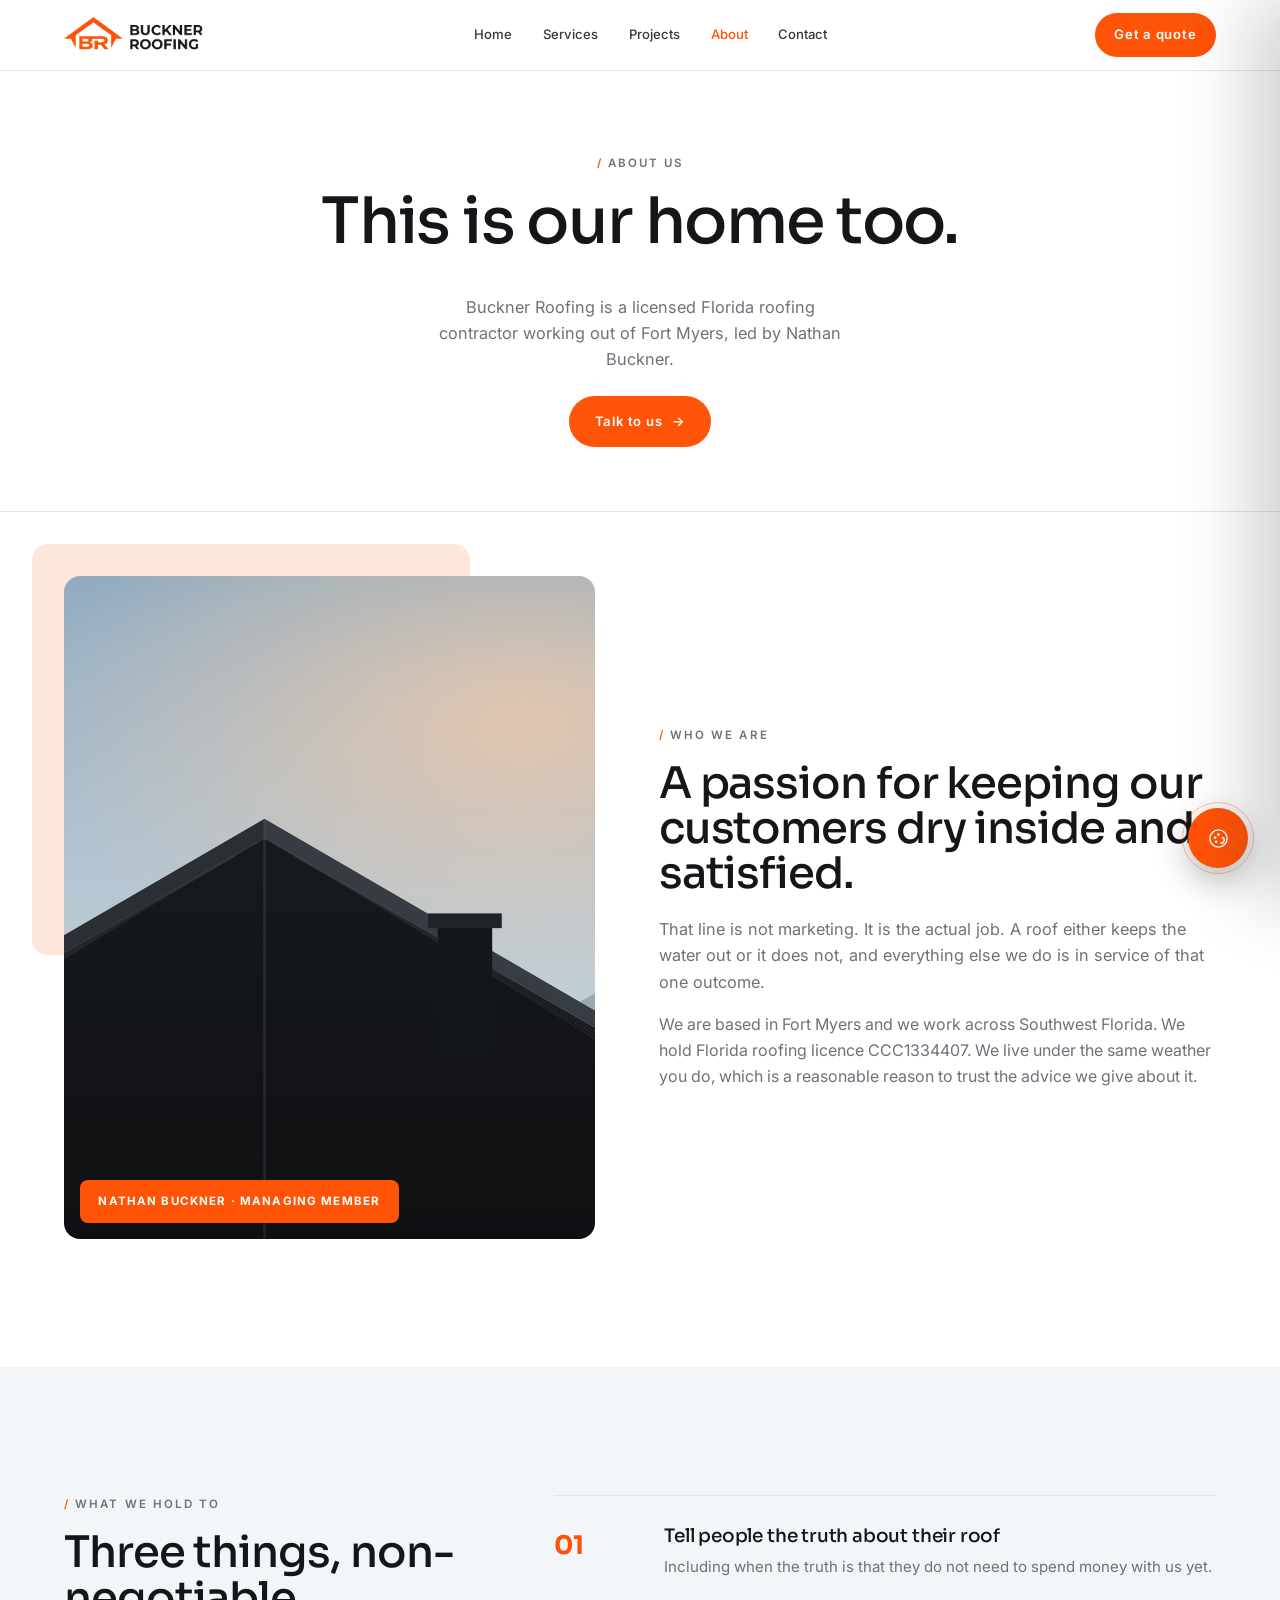
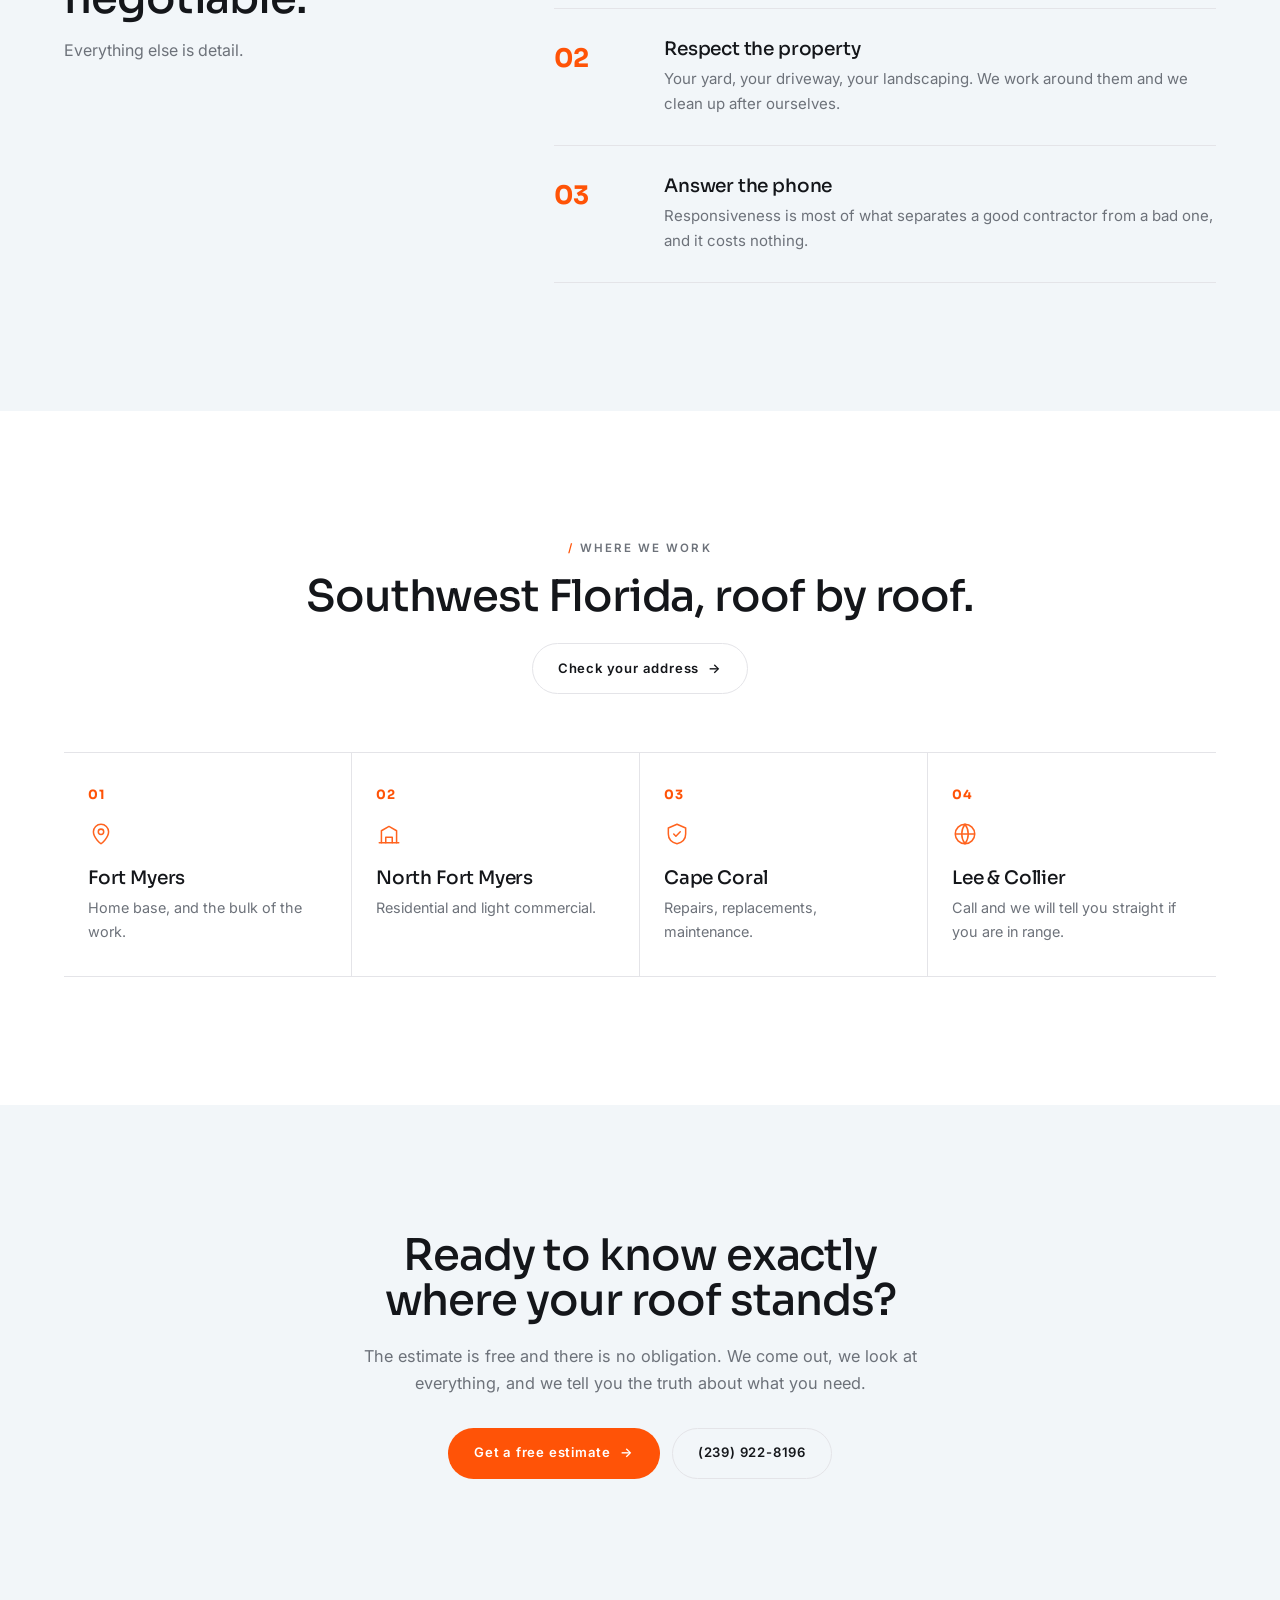
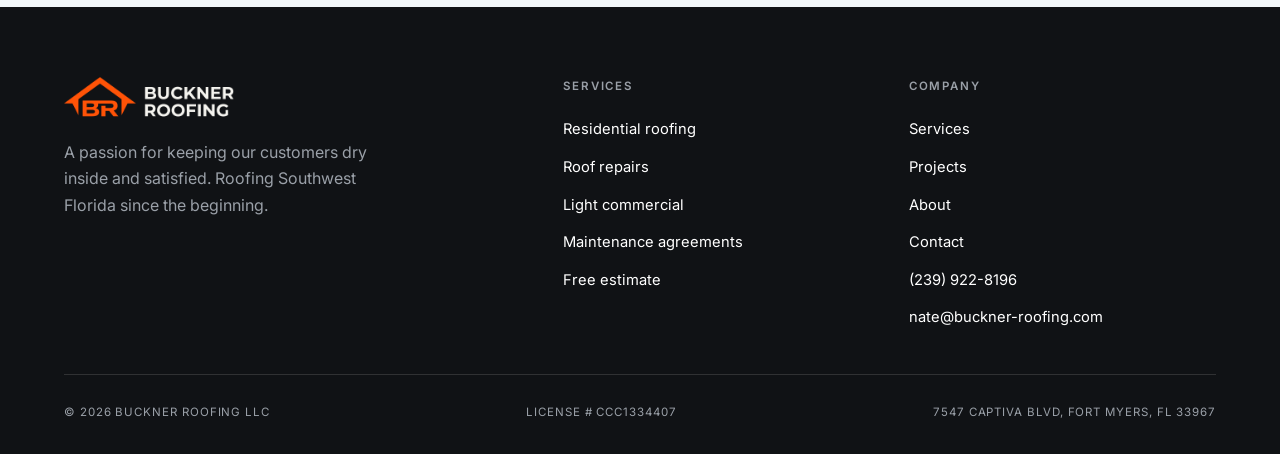
==== commit 1fbe7109: "Add files via upload" ====
--- a/about.html
+++ b/about.html
@@ -5,7 +5,7 @@
 <meta name="viewport" content="width=device-width, initial-scale=1.0">
 <title>About | Buckner Roofing | Fort Myers, FL</title>
 <meta name="description" content="Buckner Roofing is a licensed Florida roofing contractor based in Fort Myers, led by Nathan Buckner. License CCC1334407.">
-<link rel="icon" href="https://cdn.prod.website-files.com/6345811585993ec91eadc2dc/63458a18016ddf7f2e5530dc_buckner%20roofing%20orange%20logo.png">
+<link rel="icon" href="data:image/svg+xml,%3Csvg xmlns=%27http://www.w3.org/2000/svg%27 viewBox=%270 0 32 32%27%3E%3Cpath fill=%27%23ff5307%27 d=%27M16 2 1 15h4v3l11-9 11 9v-3h4Z%27/%3E%3Crect x=%278%27 y=%2717%27 width=%2716%27 height=%2711%27 fill=%27%23ff5307%27/%3E%3C/svg%3E">
 <link rel="preconnect" href="https://fonts.googleapis.com">
 <link rel="preconnect" href="https://fonts.gstatic.com" crossorigin>
 <link href="https://fonts.googleapis.com/css2?family=Sora:wght@400;600;700;800&family=Inter:wght@400;500;600;700&family=Playfair+Display:wght@400;500;600;700&family=Jost:wght@300;400;500;600&display=swap" rel="stylesheet">
@@ -16,7 +16,7 @@
 <header class="nav nav--over">
   <div class="nav__in">
     <a class="nav__logo" href="index.html" aria-label="Buckner Roofing home">
-      <span class="brand"><svg class="brand__mark" viewBox="0 0 46 30" aria-hidden="true"><path class="brand__roof" d="M23 1 45 16.5h-5.4V29H6.4V16.5H1Z"/><text class="brand__br" x="23" y="25" text-anchor="middle">BR</text></svg><span class="brand__name">Buckner<span>Roofing</span></span></span>
+      <span class="brand"><span class="brand__img brand__img--onlight" role="img" aria-label="Buckner Roofing"></span><span class="brand__img brand__img--ondark" aria-hidden="true"></span></span>
     </a>
     <nav class="nav__links" aria-label="Primary">
       <a href="index.html">Home</a>
@@ -96,10 +96,10 @@
       </div>
     </div>
     <div class="arearail rv">
-      <div class="area"><span class="area__k">01</span><h3>Fort Myers</h3><p>Home base, and the bulk of the work.</p></div>
-      <div class="area"><span class="area__k">02</span><h3>North Fort Myers</h3><p>Residential and light commercial.</p></div>
-      <div class="area"><span class="area__k">03</span><h3>Cape Coral</h3><p>Repairs, replacements, maintenance.</p></div>
-      <div class="area"><span class="area__k">04</span><h3>Lee &amp; Collier</h3><p>Call and we will tell you straight if you are in range.</p></div>
+      <div class="area"><span class="area__k">01</span><svg class="step__i" viewBox="0 0 24 24" aria-hidden="true" fill="none" stroke-linecap="round" stroke-linejoin="round"><path d="M12 21s7-5.2 7-11a7 7 0 1 0-14 0c0 5.8 7 11 7 11Z"/><circle cx="12" cy="10" r="2.5"/></svg><h3>Fort Myers</h3><p>Home base, and the bulk of the work.</p></div>
+      <div class="area"><span class="area__k">02</span><svg class="step__i" viewBox="0 0 24 24" aria-hidden="true" fill="none" stroke-linecap="round" stroke-linejoin="round"><path d="M3 20h18"/><path d="M5 20V9l7-4 7 4v11"/><path d="M9 20v-5h6v5"/></svg><h3>North Fort Myers</h3><p>Residential and light commercial.</p></div>
+      <div class="area"><span class="area__k">03</span><svg class="step__i" viewBox="0 0 24 24" aria-hidden="true" fill="none" stroke-linecap="round" stroke-linejoin="round"><path d="M12 3 4 6.5V12c0 4.6 3.4 7.8 8 9 4.6-1.2 8-4.4 8-9V6.5Z"/><path d="m9 12 2 2 4-4"/></svg><h3>Cape Coral</h3><p>Repairs, replacements, maintenance.</p></div>
+      <div class="area"><span class="area__k">04</span><svg class="step__i" viewBox="0 0 24 24" aria-hidden="true" fill="none" stroke-linecap="round" stroke-linejoin="round"><circle cx="12" cy="12" r="9"/><path d="M3.5 12h17M12 3a15 15 0 0 1 0 18M12 3a15 15 0 0 0 0 18"/></svg><h3>Lee &amp; Collier</h3><p>Call and we will tell you straight if you are in range.</p></div>
     </div>
   </div>
 </section>
@@ -119,7 +119,7 @@
   <div class="shell">
     <div class="foot__top">
       <div>
-        <div class="nav__logo foot__logo"><span class="brand"><svg class="brand__mark" viewBox="0 0 46 30" aria-hidden="true"><path class="brand__roof" d="M23 1 45 16.5h-5.4V29H6.4V16.5H1Z"/><text class="brand__br" x="23" y="25" text-anchor="middle">BR</text></svg><span class="brand__name">Buckner<span>Roofing</span></span></span></div>
+        <div class="nav__logo foot__logo"><span class="brand"><span class="brand__img brand__img--onlight" role="img" aria-label="Buckner Roofing"></span><span class="brand__img brand__img--ondark" aria-hidden="true"></span></span></div>
         <p class="foot__tag">A passion for keeping our customers dry inside and satisfied. Roofing Southwest Florida since the beginning.</p>
       </div>
       <div>
--- a/index.css
+++ b/index.css
@@ -17,9 +17,9 @@
 /* ---------- 1. TOKENS ---------- */
 :root {
   /* brand. ONE place to correct the orange if the brand file disagrees. */
-  --orange: #f26a21;
-  --orange-deep: #c9490f;
-  --orange-soft: #fff1e7;
+  --orange: #ff5307;        /* sampled from Buckner's logo file */
+  --orange-deep: #d13f00;
+  --orange-soft: #fff0e9;
 
   /* surfaces */
   --bg: #ffffff;
@@ -92,8 +92,8 @@
   --invert-bg: #f5f5f6;
   --invert-text: #14161a;
   --invert-text-2: #6d727a;
-  --orange: #ff7a33;
-  --orange-soft: rgba(242, 106, 33, 0.12);
+  --orange: #ff6a2b;
+  --orange-soft: rgba(255, 83, 7, 0.14);
   --shadow: 0 18px 50px rgba(0, 0, 0, 0.4);
   --shadow-lg: 0 30px 80px rgba(0, 0, 0, 0.55);
 }
@@ -283,6 +283,35 @@
 [data-layout="fixbild"] .btn--ghost .arrow,
 [data-layout="roofguard"] .btn--ghost .arrow { background: var(--orange-soft); }
 
+/* btn--light is white text on a white border. That works on a dark photo and vanishes on
+   a light one. Bold Display and Editorial Split both put the hero copy on a LIGHT panel,
+   so the secondary CTA there was invisible — which also made the pair look off-centre,
+   because only one of the two buttons was rendering. */
+[data-layout="fixbild"] .hero .btn--light,
+[data-layout="split"] .hero .btn--light,
+[data-layout="fixbild"] .pagehead .btn--light,
+[data-layout="split"] .pagehead .btn--light {
+  border-color: var(--line);
+  color: var(--text);
+  background: var(--card);
+}
+[data-layout="fixbild"] .hero .btn--light:hover,
+[data-layout="split"] .hero .btn--light:hover,
+[data-layout="fixbild"] .pagehead .btn--light:hover,
+[data-layout="split"] .pagehead .btn--light:hover {
+  background: var(--text);
+  color: var(--bg);
+  border-color: var(--text);
+}
+
+/* the page header on EVERY inner page sits on the page background, never on a photo */
+.pagehead .btn--light {
+  border-color: var(--line);
+  color: var(--text);
+  background: var(--card);
+}
+.pagehead .btn--light:hover { background: var(--text); color: var(--bg); border-color: var(--text); }
+
 /* crest hero buttons are white pills */
 [data-layout="crest"] .hero .btn--primary { background: #fff; color: var(--text); }
 [data-layout="crest"] .hero .btn--primary:hover { background: var(--orange); color: #fff; }
@@ -319,37 +348,49 @@
 }
 .nav__logo { display: flex; align-items: center; gap: 0.6rem; }
 /* ---- BRAND LOCKUP ----
-   The mark stays orange on every background. The wordmark is live text that inherits
-   colour from the bar it sits on, so it cannot disappear the way the supplied PNG did. */
-.brand { display: flex; align-items: center; gap: 0.6rem; }
-.brand__mark { width: 40px; height: 26px; flex: none; }
-.brand__roof { fill: var(--orange); }
-.brand__br {
-  fill: #fff;
-  font-family: var(--display);
-  font-weight: 800;
-  font-size: 11px;
-  letter-spacing: 0.02em;
-}
-.brand__name {
-  font-family: var(--display);
-  font-weight: 700;
-  font-size: calc(0.78rem * var(--kt));
-  line-height: 1.08;
-  letter-spacing: 0.14em;
-  text-transform: uppercase;
-  color: currentColor;
-  display: flex;
-  flex-direction: column;
-}
-.brand__name span { color: var(--orange); }
-.nav--over .brand__name span { color: rgba(255, 255, 255, 0.72); }
-[data-layout="split"] .nav--over .brand__name span,
-[data-layout="fixbild"] .nav--over .brand__name span,
-[data-layout="roofguard"] .nav--over .brand__name span { color: var(--orange); }
-.foot .brand__name span { color: var(--orange); }
-.foot__logo .brand__mark { width: 46px; height: 30px; }
-.foot__logo .brand__name { font-size: calc(0.86rem * var(--kt)); }
+   Buckner's own artwork. Two files, identical except for the wordmark colour:
+     logo-on-light.png  wordmark in ink   -> for white/cream bars
+     logo-on-dark.png   wordmark off-white -> for charcoal bars and photos
+   Only one is ever visible. This is the fix for the wordmark vanishing on white. */
+.brand { display: block; position: relative; line-height: 0; width: 143px; height: 36px; }
+.brand__img {
+  position: absolute;
+  inset: 0;
+  display: block;
+  background-repeat: no-repeat;
+  background-position: left center;
+  background-size: contain;
+  transition: opacity 0.35s var(--ease);
+}
+.brand__img--onlight { opacity: 1; background-image: url("[data-uri]"); }
+.brand__img--ondark { opacity: 0; background-image: url("[data-uri]"); }
+
+/* dark bar behind the nav -> show the off-white wordmark */
+.nav--over .brand__img--ondark,
+[data-theme="dark"] .nav.is-stuck .brand__img--ondark { opacity: 1; }
+.nav--over .brand__img--onlight,
+[data-theme="dark"] .nav.is-stuck .brand__img--onlight { opacity: 0; }
+
+/* except in the three layouts whose nav floats over a LIGHT page, not the photo */
+[data-layout="split"] .nav--over:not(.is-stuck) .brand__img--ondark,
+[data-layout="fixbild"] .nav--over:not(.is-stuck) .brand__img--ondark,
+[data-layout="roofguard"] .nav--over:not(.is-stuck) .brand__img--ondark { opacity: 0; }
+[data-layout="split"] .nav--over:not(.is-stuck) .brand__img--onlight,
+[data-layout="fixbild"] .nav--over:not(.is-stuck) .brand__img--onlight,
+[data-layout="roofguard"] .nav--over:not(.is-stuck) .brand__img--onlight { opacity: 1; }
+[data-theme="dark"][data-layout="split"] .nav--over .brand__img--ondark,
+[data-theme="dark"][data-layout="fixbild"] .nav--over .brand__img--ondark,
+[data-theme="dark"][data-layout="roofguard"] .nav--over .brand__img--ondark { opacity: 1; }
+[data-theme="dark"][data-layout="split"] .nav--over .brand__img--onlight,
+[data-theme="dark"][data-layout="fixbild"] .nav--over .brand__img--onlight,
+[data-theme="dark"][data-layout="roofguard"] .nav--over .brand__img--onlight { opacity: 0; }
+
+/* the footer inverts, so it flips too */
+.foot__logo .brand { width: 175px; height: 44px; }
+.foot__logo .brand__img--ondark { opacity: 1; }
+.foot__logo .brand__img--onlight { opacity: 0; }
+[data-theme="dark"] .foot__logo .brand__img--ondark { opacity: 0; }
+[data-theme="dark"] .foot__logo .brand__img--onlight { opacity: 1; }
 .nav__wordmark {
   font-family: var(--display);
   font-weight: 700;
@@ -527,7 +568,7 @@
   height: 34px;
   border-radius: 50%;
   background: var(--orange);
-  box-shadow: 0 0 0 8px rgba(242, 106, 33, 0.25);
+  box-shadow: 0 0 0 8px rgba(255, 83, 7, 0.25);
 }
 .hero__video::after {
   content: "";
@@ -1332,18 +1373,28 @@
 }
 
 @media (max-width: 720px) {
+  /* backdrop-filter on .nav makes it a containing block for position:fixed children,
+     which clipped this panel to the 58px bar. Drop the filter on mobile and go opaque. */
+  .nav.is-stuck {
+    backdrop-filter: none;
+    -webkit-backdrop-filter: none;
+    background: var(--bg);
+  }
   .nav__links {
     position: fixed;
     inset: 0;
+    height: 100vh;
+    height: 100dvh;
     flex-direction: column;
     justify-content: center;
     gap: 1.6rem;
     background: var(--bg);
     color: var(--text);
-    transform: translateY(-100%);
+    transform: translateY(-101%);
     transition: transform 0.5s var(--ease);
     z-index: 90;
   }
+  body.menu-open { overflow: hidden; }
   body.menu-open .nav__links { transform: translateY(0); }
   .nav__links a { font-size: 1.15rem; opacity: 1; }
   .nav__burger { display: block; z-index: 91; }
@@ -1453,7 +1504,7 @@
   margin: -34px 0 0 -34px;
   border-radius: 50%;
   background: var(--orange);
-  box-shadow: 0 0 0 10px rgba(242, 106, 33, 0.25);
+  box-shadow: 0 0 0 10px rgba(255, 83, 7, 0.25);
 }
 [data-layout="fixbild"] .duo__badge { display: none; }
 [data-layout="fixbild"] .duo .stats {
@@ -1632,7 +1683,7 @@
 /* WARM FEATURE — the band becomes an inset orange card. */
 [data-layout="roofguard"] .cta { background: var(--bg); padding-inline: clamp(1rem, 2vw, 1.75rem); }
 [data-layout="roofguard"] .cta .cta__in {
-  background: linear-gradient(120deg, var(--orange), #d8541a);
+  background: linear-gradient(120deg, var(--orange), #d13f00);
   color: #fff;
   border-radius: var(--r-card);
   padding: clamp(2.5rem, 5vw, 4.5rem);
@@ -2241,6 +2292,75 @@
 }
 
 /* ============================================================
+   27. THE ORANGE BAND + ICONOGRAPHY
+   One full-bleed brand section carries the process. It sits between
+   two neutral sections so it reads as a deliberate beat, not decoration.
+   Colour rules only — safe to sit after the layout blocks.
+   ============================================================ */
+.section--brand {
+  /* White on #ff5307 is only 3.2:1 — it fails AA for body copy. The band runs on the
+     deep orange (4.7:1) with the bright brand orange thrown across it as light. */
+  background: #cc3c00;
+  color: #fff;
+  background-image:
+    radial-gradient(120% 95% at 88% 0%, rgba(0, 0, 0, 0.10), transparent 62%),
+    repeating-linear-gradient(-24deg, rgba(255, 255, 255, 0.04) 0 1px, transparent 1px 16px);
+}
+.section--brand h2,
+.section--brand h3 { color: #fff; }
+.section--brand p { color: #fff; }   /* alpha here drops below AA. hierarchy comes from size. */
+.section--brand .eyebrow { color: #fff; }
+.section--brand .eyebrow::before { color: #fff; }
+[data-layout="fixbild"] .section--brand .eyebrow,
+[data-layout="roofguard"] .section--brand .eyebrow { background: rgba(255,255,255,0.18); color: #fff; }
+.section--brand .sec-head { border-bottom-color: rgba(255,255,255,0.25); }
+
+/* the step cards go glass, whatever the layout wanted them to be */
+.section--brand .step,
+[data-layout="fixbild"] .section--brand .step,
+[data-layout="fixbild"] .section--brand .step:nth-child(odd),
+[data-layout="roofguard"] .section--brand .step,
+[data-layout="crest"] .section--brand .step,
+[data-layout="split"] .section--brand .step,
+[data-layout="ridge"] .section--brand .step {
+  background: rgba(255, 255, 255, 0.1);
+  border: 1px solid rgba(255, 255, 255, 0.22);
+  border-radius: var(--r-card);
+  color: #fff;
+}
+.section--brand .step p { color: #fff; font-size: calc(0.9rem * var(--kt)); }
+.section--brand .step:hover { background: rgba(255, 255, 255, 0.18); box-shadow: none; }
+.section--brand .step__n { color: #fff; }
+.section--brand .step:hover { border-color: rgba(255,255,255,0.45); }
+[data-layout="crest"] .section--brand .steps::before { background: rgba(255,255,255,0.3); }
+[data-layout="crest"] .section--brand .step__n {
+  background: rgba(255,255,255,0.14);
+  border-color: rgba(255,255,255,0.3);
+  color: #fff;
+}
+[data-layout="roofguard"] .section--brand .step__n { background: rgba(255,255,255,0.18); color: #fff; }
+[data-layout="ridge"] .section--brand .step,
+[data-layout="split"] .section--brand .step { border-radius: 0; }
+
+/* step icon */
+.step__i {
+  width: 30px;
+  height: 30px;
+  stroke: currentColor;
+  stroke-width: 1.4;
+  margin-bottom: 0.9rem;
+  opacity: 0.9;
+}
+.section--brand .step__i { stroke: #fff; }
+[data-layout="split"] .step__i,
+[data-layout="ridge"] .step__i { margin-bottom: 0; }
+
+/* icons on the About area rail and the Contact detail cells */
+.area .step__i,
+.detail__cell .step__i { stroke: var(--orange); width: 26px; height: 26px; margin-bottom: 0.75rem; }
+.detail__cell .step__i { margin-bottom: 0.25rem; }
+
+/* ============================================================
    26. MOBILE PASS
    Measured at 390px, not guessed. The desktop clamps were leaving
    large dead zones above the fold on phones (Warm Feature was
@@ -2316,10 +2436,42 @@
   [data-layout="ridge"] .duo__media { min-height: 260px; }
   [data-layout="ridge"] .duo > div:not(.duo__media) { padding: 1.75rem 0 0; }
 
-  .foot__top { gap: 2rem; padding-bottom: 2rem; }
+  /* the page header was still eating a third of the fold */
+  .pagehead { padding-top: 5.25rem; padding-bottom: 1.25rem; }
+  .pagehead h1 { font-size: calc(clamp(1.9rem, 8.5vw, 2.5rem) * var(--kt)); }
+  .pagehead .lead { font-size: calc(0.98rem * var(--kt)); }
+  .pagehead__in { gap: 0.9rem; }
+  .pagehead__aside { gap: 0.9rem; }
+  .pagehead__aside .btn { width: 100%; justify-content: center; }
+  .hero h1 { font-size: calc(clamp(2.1rem, 9.5vw, 2.9rem) * var(--kt)); }
+  .sec-head { margin-bottom: calc(1.6rem * var(--k)); }
+  h2 { font-size: calc(clamp(1.6rem, 7vw, 2.1rem) * var(--kt)); }
+
+  /* the featured slab was floating in dead space */
+  .feature { margin-top: 1.25rem; }
+  .feature__media { aspect-ratio: 16 / 10; }
+  .feature__card { margin-top: -1.75rem; padding: 1.4rem; }
+  .feature__card h3 { font-size: calc(1.35rem * var(--kt)); }
+  .feature__card p { margin-bottom: 1rem; }
+
+  .filters { gap: 0.4rem; margin-bottom: 1.25rem; }
+  .filters button { padding: 0.6em 1em; }
+  .grid-work { gap: 0.6rem; }
+  .svc__card { gap: 0.6rem; }
+  .step { padding: 1.5rem 1.35rem; }
+  .step__i { width: 26px; height: 26px; margin-bottom: 0.6rem; }
+  .quote { padding: 1.4rem; }
+  .stats { padding-top: 1.25rem; margin-top: 1.5rem; }
+  .detail { gap: 0.6rem; }
+  .ledger { gap: 1.5rem; }
+  .ledger__row { padding-block: 1.15rem; }
+  .spec__row { padding-block: 1rem; }
+
+  .foot { padding-block: 2.75rem 1.5rem; }
+  .foot__top { gap: 1.75rem; padding-bottom: 1.75rem; }
   .studio-fab { width: 54px; height: 54px; }
   .studio-fab svg { width: 21px; height: 21px; }
   .seg { grid-template-columns: 1fr; }
-  .brand__name { font-size: calc(0.72rem * var(--kt)); }
-  .brand__mark { width: 34px; height: 22px; }
-}
+  .brand { width: 119px; height: 30px; }
+  .foot__logo .brand { width: 143px; height: 36px; }
+}
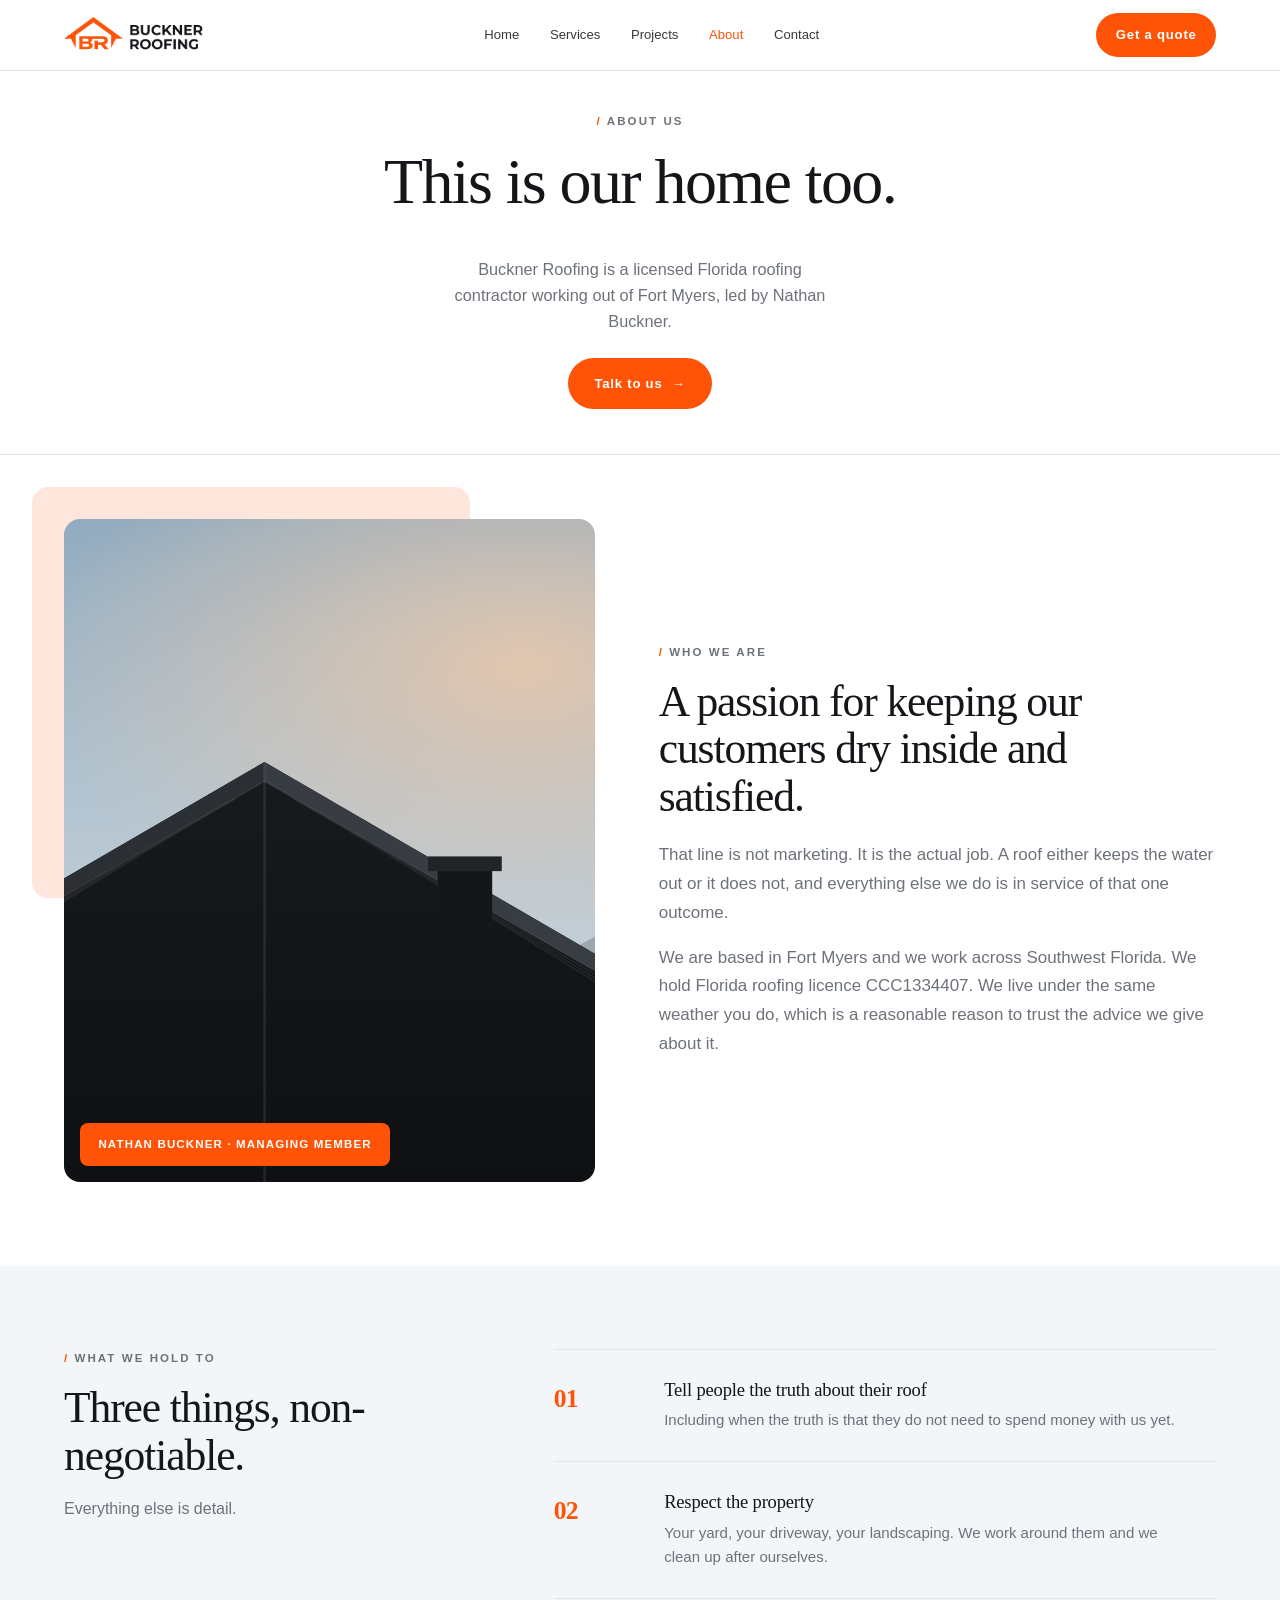
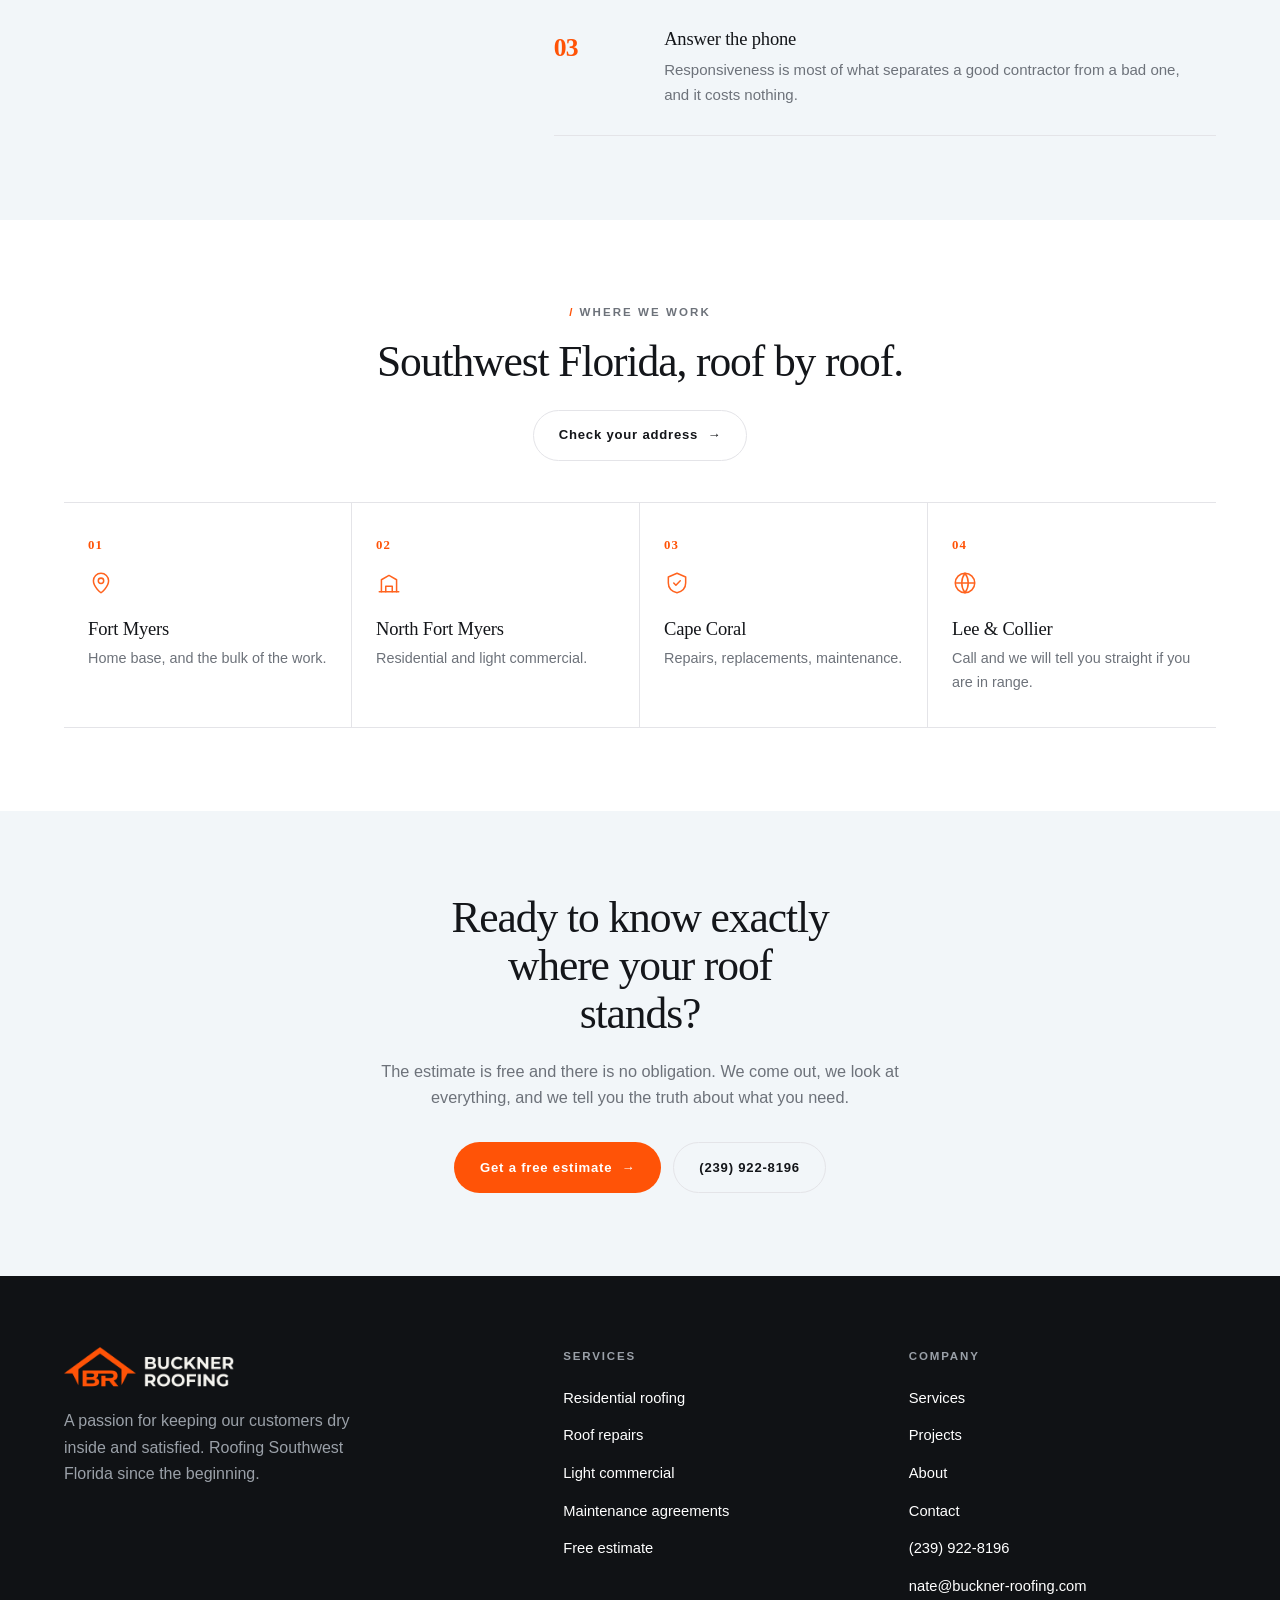
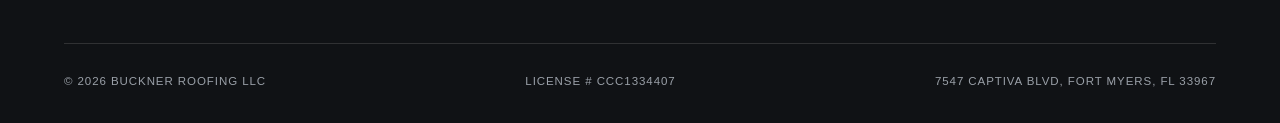
==== commit 5be6040f: "Add files via upload" ====
--- a/about.html
+++ b/about.html
@@ -1,16 +1,20 @@
 <!DOCTYPE html>
-<html lang="en" data-layout="crest" data-type="contemporary" data-theme="light" data-scale="spacious">
+<!-- Design signed off: Crest layout, Classic Luxury type, Minimal Light, Spacious.
+     These attributes are now FIXED. The Design Studio has been removed. -->
+<html lang="en" data-layout="crest" data-type="luxury" data-theme="light" data-scale="spacious">
 <head>
 <meta charset="UTF-8">
 <meta name="viewport" content="width=device-width, initial-scale=1.0">
 <title>About | Buckner Roofing | Fort Myers, FL</title>
 <meta name="description" content="Buckner Roofing is a licensed Florida roofing contractor based in Fort Myers, led by Nathan Buckner. License CCC1334407.">
-<link rel="icon" href="data:image/svg+xml,%3Csvg xmlns=%27http://www.w3.org/2000/svg%27 viewBox=%270 0 32 32%27%3E%3Cpath fill=%27%23ff5307%27 d=%27M16 2 1 15h4v3l11-9 11 9v-3h4Z%27/%3E%3Crect x=%278%27 y=%2717%27 width=%2716%27 height=%2711%27 fill=%27%23ff5307%27/%3E%3C/svg%3E">
+<link rel="icon" type="image/png" href="[data-uri]">
+<link rel="apple-touch-icon" href="[data-uri]">
+<meta name="theme-color" content="#ff5307">
 <link rel="preconnect" href="https://fonts.googleapis.com">
 <link rel="preconnect" href="https://fonts.gstatic.com" crossorigin>
 <link href="https://fonts.googleapis.com/css2?family=Sora:wght@400;600;700;800&family=Inter:wght@400;500;600;700&family=Playfair+Display:wght@400;500;600;700&family=Jost:wght@300;400;500;600&display=swap" rel="stylesheet">
 <link rel="stylesheet" href="index.css">
-<script src="studio.js" defer></script>
+<script src="site.js" defer></script>
 </head>
 <body data-page="about.html">
 <header class="nav nav--over">
@@ -141,108 +145,5 @@
     </div>
   </div>
 </footer>
-<button class="studio-fab" id="studioFab" aria-label="Open Design Studio" aria-expanded="false" aria-controls="studio">
-  <svg viewBox="0 0 24 24" aria-hidden="true">
-    <circle cx="12" cy="12" r="9"/>
-    <circle cx="12" cy="8" r="1.4" fill="currentColor" stroke="none"/>
-    <circle cx="8.4" cy="11" r="1.4" fill="currentColor" stroke="none"/>
-    <circle cx="9.6" cy="15.4" r="1.4" fill="currentColor" stroke="none"/>
-    <path d="M15.5 11c1.6 0 2.5 1 2.5 2.4 0 2-1.8 3.6-4.2 3.6"/>
-  </svg>
-</button>
-
-<div class="studio-veil" id="studioVeil"></div>
-
-<aside class="studio" id="studio" aria-hidden="true" aria-label="Design Studio">
-  <div class="studio__head">
-    <div>
-      <h3>Design Studio</h3>
-      <p>Four layouts, four references. Mix with type, colour and spacing.</p>
-    </div>
-    <button class="studio__x" id="studioClose" aria-label="Close Design Studio">&times;</button>
-  </div>
-
-  <div class="studio__body">
-    <div class="studio__grp">
-      <span class="studio__lbl">Layout <b data-readout="layout"></b></span>
-      <div class="seg">
-        <button data-axis="layout" data-value="crest">
-          <span class="wire wire--crest"></span>
-          <span class="seg__t">Crest</span>
-          <span class="seg__d">Sky gradient, centred, airy. Light weight type, soft shadows, pill buttons.</span>
-        </button>
-        <button data-axis="layout" data-value="split">
-          <span class="wire wire--split"></span>
-          <span class="seg__t">Editorial Split</span>
-          <span class="seg__d">Rounded card on grey. White panel left, photo right, trust chips, showreel tile.</span>
-        </button>
-        <button data-axis="layout" data-value="fixbild">
-          <span class="wire wire--fixbild"></span>
-          <span class="seg__t">Bold Display</span>
-          <span class="seg__d">Stark centred headline with orange words, dashed ring, black trust bar.</span>
-        </button>
-        <button data-axis="layout" data-value="roofguard">
-          <span class="wire wire--roofguard"></span>
-          <span class="seg__t">Warm Feature</span>
-          <span class="seg__d">Full-bleed photo, oversized wordmark, cream base, large radius cards.</span>
-        </button>
-        <button data-axis="layout" data-value="ridge" style="grid-column:1/-1">
-          <span class="wire wire--ridge"></span>
-          <span class="seg__t">Ridge <em style="font-style:normal;color:var(--orange)">&middot; original</em></span>
-          <span class="seg__d">Not from a reference. Ink panel butted against the photo, a vertical licence rail, cards that step down like courses on a roof plane, sections cut on a 4:12 pitch. Zero radius, hard edges.</span>
-        </button>
-      </div>
-    </div>
-
-    <div class="studio__grp">
-      <span class="studio__lbl">Header + body type <b data-readout="type"></b></span>
-      <div class="seg">
-        <button data-axis="type" data-value="contemporary">
-          <span class="seg__t">Contemporary</span>
-          <span class="seg__d">Sora geometric sans + Inter</span>
-        </button>
-        <button data-axis="type" data-value="luxury">
-          <span class="seg__t">Classic Luxury</span>
-          <span class="seg__d">Playfair serif + Jost</span>
-        </button>
-      </div>
-    </div>
-
-    <div class="studio__grp">
-      <span class="studio__lbl">Colour distribution <b data-readout="theme"></b></span>
-      <div class="seg">
-        <button data-axis="theme" data-value="light">
-          <span class="seg__t">Minimal Light</span>
-          <span class="seg__d">White and grey, orange as accent only</span>
-          <span class="sw"><i style="background:#ffffff;box-shadow:inset 0 0 0 1px #ddd"></i><i style="background:#f5f5f6"></i><i style="background:#14161a"></i><i style="background:#f26a21"></i></span>
-        </button>
-        <button data-axis="theme" data-value="dark">
-          <span class="seg__t">Bold Dark</span>
-          <span class="seg__d">Charcoal base, stark white, orange CTAs</span>
-          <span class="sw"><i style="background:#0e1013"></i><i style="background:#1d2126"></i><i style="background:#ffffff;box-shadow:inset 0 0 0 1px #ddd"></i><i style="background:#ff7a33"></i></span>
-        </button>
-      </div>
-    </div>
-
-    <div class="studio__grp">
-      <span class="studio__lbl">Spacing + text scale <b data-readout="scale"></b></span>
-      <div class="seg">
-        <button data-axis="scale" data-value="spacious">
-          <span class="seg__t">Default Spacious</span>
-          <span class="seg__d">Large margins, airy sections</span>
-        </button>
-        <button data-axis="scale" data-value="compact">
-          <span class="seg__t">Compact Editorial</span>
-          <span class="seg__d">Tighter rhythm, denser page</span>
-        </button>
-      </div>
-    </div>
-  </div>
-
-  <div class="studio__foot">
-    <button class="studio__reset" id="studioReset">Reset</button>
-    <span class="studio__stamp">32 combinations</span>
-  </div>
-</aside>
 </body>
 </html>
--- a/index.css
+++ b/index.css
@@ -54,7 +54,7 @@
   --k: 1;
   --kt: 1;
 
-  --sec-y: calc(clamp(5rem, 10vw, 9.5rem) * var(--k));
+  --sec-y: calc(clamp(3.5rem, 6.5vw, 7rem) * var(--k));
   --gap: calc(clamp(1.5rem, 3vw, 2.5rem) * var(--k));
   --pad-card: calc(clamp(1.6rem, 2.4vw, 2.4rem) * var(--k));
   --shell: 1280px;
@@ -76,26 +76,6 @@
   --img-hero:
     url("https://cdn.prod.website-files.com/6345811585993ec91eadc2dc/63a08ba09f904f48ae857992_filtergrade-4T4AcGJvARQ-unsplash.jpg"),
     url("data:image/svg+xml,%3Csvg%20xmlns%3D%22http%3A%2F%2Fwww.w3.org%2F2000%2Fsvg%22%20viewBox%3D%220%200%201600%20900%22%20preserveAspectRatio%3D%22xMidYMax%20slice%22%3E%3Cdefs%3E%3ClinearGradient%20id%3D%22sky%22%20x1%3D%220%22%20y1%3D%220%22%20x2%3D%220%22%20y2%3D%221%22%3E%3Cstop%20offset%3D%220%22%20stop-color%3D%22%239db9cf%22%2F%3E%3Cstop%20offset%3D%220.45%22%20stop-color%3D%22%23c3d5e2%22%2F%3E%3Cstop%20offset%3D%221%22%20stop-color%3D%22%23e9eff3%22%2F%3E%3C%2FlinearGradient%3E%3CradialGradient%20id%3D%22sun%22%20cx%3D%220.72%22%20cy%3D%220.22%22%20r%3D%220.42%22%3E%3Cstop%20offset%3D%220%22%20stop-color%3D%22%23ffd9b8%22%20stop-opacity%3D%220.85%22%2F%3E%3Cstop%20offset%3D%221%22%20stop-color%3D%22%23ffd9b8%22%20stop-opacity%3D%220%22%2F%3E%3C%2FradialGradient%3E%3ClinearGradient%20id%3D%22p1%22%20x1%3D%220%22%20y1%3D%220%22%20x2%3D%221%22%20y2%3D%221%22%3E%3Cstop%20offset%3D%220%22%20stop-color%3D%22%233a3f45%22%2F%3E%3Cstop%20offset%3D%221%22%20stop-color%3D%22%2322262a%22%2F%3E%3C%2FlinearGradient%3E%3ClinearGradient%20id%3D%22p2%22%20x1%3D%221%22%20y1%3D%220%22%20x2%3D%220%22%20y2%3D%221%22%3E%3Cstop%20offset%3D%220%22%20stop-color%3D%22%234a5057%22%2F%3E%3Cstop%20offset%3D%221%22%20stop-color%3D%22%232c3136%22%2F%3E%3C%2FlinearGradient%3E%3ClinearGradient%20id%3D%22p3%22%20x1%3D%220%22%20y1%3D%220%22%20x2%3D%220%22%20y2%3D%221%22%3E%3Cstop%20offset%3D%220%22%20stop-color%3D%22%23191c1f%22%2F%3E%3Cstop%20offset%3D%221%22%20stop-color%3D%22%230e1013%22%2F%3E%3C%2FlinearGradient%3E%3C%2Fdefs%3E%3Crect%20width%3D%221600%22%20height%3D%22900%22%20fill%3D%22url%28%23sky%29%22%2F%3E%3Crect%20width%3D%221600%22%20height%3D%22900%22%20fill%3D%22url%28%23sun%29%22%2F%3E%3Cpath%20d%3D%22M0%20640%20L300%20470%20L640%20640%20Z%22%20fill%3D%22%238f%20a%22%20opacity%3D%220%22%2F%3E%3Cg%20opacity%3D%220.35%22%3E%3Cpath%20d%3D%22M-40%20660%20L260%20500%20L560%20660%20Z%22%20fill%3D%22%235d666e%22%2F%3E%3Cpath%20d%3D%22M1080%20660%20L1360%20505%20L1660%20660%20Z%22%20fill%3D%22%235d666e%22%2F%3E%3C%2Fg%3E%3Cpath%20d%3D%22M180%20900%20L180%20690%20L800%20330%20L1420%20690%20L1420%20900%20Z%22%20fill%3D%22url%28%23p3%29%22%2F%3E%3Cpath%20d%3D%22M800%20330%20L1420%20690%20L1420%20712%20L800%20356%20Z%22%20fill%3D%22url%28%23p2%29%22%2F%3E%3Cpath%20d%3D%22M800%20330%20L180%20690%20L180%20712%20L800%20356%20Z%22%20fill%3D%22url%28%23p1%29%22%2F%3E%3Cg%20stroke%3D%22%23ffffff%22%20stroke-opacity%3D%220.07%22%20stroke-width%3D%222%22%3E%3Cpath%20d%3D%22M800%20356%20L1420%20712%22%2F%3E%3Cpath%20d%3D%22M840%20380%20L1420%20718%20M880%20403%20L1420%20725%20M920%20426%20L1420%20733%22%2F%3E%3Cpath%20d%3D%22M800%20356%20L180%20712%22%2F%3E%3Cpath%20d%3D%22M760%20380%20L180%20718%20M720%20403%20L180%20725%20M680%20426%20L180%20733%22%2F%3E%3C%2Fg%3E%3Cpath%20d%3D%22M800%20330%20L800%20900%22%20stroke%3D%22%23ffffff%22%20stroke-opacity%3D%220.10%22%20stroke-width%3D%223%22%2F%3E%3Crect%20x%3D%221035%22%20y%3D%22470%22%20width%3D%2274%22%20height%3D%22180%22%20fill%3D%22%2315181b%22%2F%3E%3Crect%20x%3D%221022%22%20y%3D%22458%22%20width%3D%22100%22%20height%3D%2220%22%20fill%3D%22%2322262a%22%2F%3E%3Cpath%20d%3D%22M0%20900%20L0%20800%20L180%20690%20L180%20900%20Z%22%20fill%3D%22%230d0f11%22%2F%3E%3Cpath%20d%3D%22M1600%20900%20L1600%20800%20L1420%20690%20L1420%20900%20Z%22%20fill%3D%22%230d0f11%22%2F%3E%3Cg%20fill%3D%22%23f26a21%22%20opacity%3D%220.9%22%3E%3Crect%20x%3D%22392%22%20y%3D%22742%22%20width%3D%2210%22%20height%3D%22120%22%2F%3E%3C%2Fg%3E%3Crect%20width%3D%221600%22%20height%3D%22900%22%20fill%3D%22%230b0b0c%22%20opacity%3D%220.08%22%2F%3E%3C%2Fsvg%3E");
-}
-
-/* ---------- 2. THEME: DARK ---------- */
-[data-theme="dark"] {
-  --bg: #0e1013;
-  --bg-2: #15181c;
-  --bg-3: #1d2126;
-  --text: #ffffff;
-  --text-2: #9aa0a8;
-  --line: rgba(255, 255, 255, 0.11);
-  --card: #15181c;
-  --card-line: rgba(255, 255, 255, 0.1);
-  --nav-solid: rgba(14, 16, 19, 0.84);
-  --invert-bg: #f5f5f6;
-  --invert-text: #14161a;
-  --invert-text-2: #6d727a;
-  --orange: #ff6a2b;
-  --orange-soft: rgba(255, 83, 7, 0.14);
-  --shadow: 0 18px 50px rgba(0, 0, 0, 0.4);
-  --shadow-lg: 0 30px 80px rgba(0, 0, 0, 0.55);
 }
 
 /* ---------- 3. TYPE PAIRS ---------- */
@@ -108,12 +88,7 @@
   --h1: calc(clamp(2.8rem, 6.4vw, 5.6rem) * var(--kt));
 }
 
-/* ---------- 4. SCALE ---------- */
-[data-scale="compact"] { --k: 0.6; --kt: 0.87; }
-
-/* ---------- 5. LAYOUT PRESETS: shape + atmosphere ---------- */
-
-/* CREST — airy, rounded, light, sky. */
+/* ---------- 5. LAYOUT PRESETS: shape + atmosphere ---------- *//* CREST — airy, rounded, light, sky. */
 [data-layout="crest"] {
   --r-card: 16px;
   --r-btn: 999px;
@@ -123,56 +98,6 @@
   --bg-2: #f2f6f9;
 }
 [data-layout="crest"][data-type="contemporary"] { --display-weight: 500; }
-
-/* SPLIT — rounded card sitting on a soft grey page. */
-[data-layout="split"] {
-  --r-card: 18px;
-  --r-btn: 8px;
-  --r-frame: 24px;
-  --bg: #f1f0ee;
-  --card: #ffffff;
-  --display-tracking: -0.02em;
-  --display-transform: uppercase;
-  --display-weight: 800;
-}
-[data-layout="split"][data-type="luxury"] { --display-transform: none; --display-weight: 600; }
-[data-layout="split"][data-theme="dark"] { --bg: #0b0d0f; --card: #15181c; }
-
-/* FIXBILD — stark white, hard black, pill buttons, accent words. */
-[data-layout="fixbild"] {
-  --r-card: 10px;
-  --r-btn: 999px;
-  --r-frame: 0px;
-  --display-transform: uppercase;
-  --display-weight: 800;
-  --display-tracking: -0.02em;
-  --display-leading: 0.98;
-  --bg-2: #ffffff;
-}
-[data-layout="fixbild"][data-type="luxury"] { --display-transform: none; --display-weight: 700; }
-
-/* ROOFGUARD — warm cream base, big radius, oversized wordmark. */
-[data-layout="roofguard"] {
-  --r-card: 22px;
-  --r-btn: 999px;
-  --r-frame: 22px;
-  --bg: #fdf4ee;
-  --bg-2: #fbe9dd;
-  --bg-3: #f7dcc9;
-  --card: #ffffff;
-  --line: #f0dccc;
-  --card-line: #f0dccc;
-  --nav-solid: rgba(253, 244, 238, 0.9);
-}
-[data-layout="roofguard"][data-theme="dark"] {
-  --bg: #17120f;
-  --bg-2: #1f1813;
-  --bg-3: #2a201a;
-  --card: #1f1813;
-  --line: rgba(255, 255, 255, 0.09);
-  --card-line: rgba(255, 255, 255, 0.09);
-  --nav-solid: rgba(23, 18, 15, 0.88);
-}
 
 /* ---------- 6. BASE ---------- */
 * { box-sizing: border-box; margin: 0; padding: 0; }
@@ -189,13 +114,16 @@
   transition: background 0.45s var(--ease), color 0.45s var(--ease);
 }
 
-h1, h2, h3 {
+h1,
+h2,
+h3 {
   font-family: var(--display);
   font-weight: var(--display-weight);
   letter-spacing: var(--display-tracking);
   line-height: var(--display-leading);
 }
-h1, h2 { text-transform: var(--display-transform); }
+h1,
+h2 { text-transform: var(--display-transform); }
 h1 { font-size: var(--h1); }
 h2 { font-size: var(--h2); }
 h3 { font-size: var(--h3); text-transform: none; letter-spacing: -0.01em; line-height: 1.3; }
@@ -206,7 +134,8 @@
 
 p { color: var(--text-2); max-width: 62ch; }
 a { color: inherit; text-decoration: none; }
-img, svg { max-width: 100%; }
+img,
+svg { max-width: 100%; }
 button { font: inherit; cursor: pointer; border: 0; background: none; color: inherit; }
 :focus-visible { outline: 2px solid var(--orange); outline-offset: 3px; border-radius: 3px; }
 
@@ -214,7 +143,8 @@
 .section { padding-block: var(--sec-y); }
 .section--tint { background: var(--bg-2); }
 .section--ink { background: var(--invert-bg); color: var(--invert-text); }
-.section--ink p, .section--ink .eyebrow { color: var(--invert-text-2); }
+.section--ink p,
+.section--ink .eyebrow { color: var(--invert-text-2); }
 
 .eyebrow {
   font-family: var(--body);
@@ -227,18 +157,6 @@
   margin-bottom: calc(1rem * var(--k));
 }
 .eyebrow::before { content: "/"; color: var(--orange); margin-right: 0.45em; }
-[data-layout="fixbild"] .eyebrow,
-[data-layout="roofguard"] .eyebrow {
-  display: inline-flex;
-  align-items: center;
-  gap: 0.5em;
-  background: var(--orange-soft);
-  color: var(--orange);
-  padding: 0.55em 1.1em;
-  border-radius: 999px;
-}
-[data-layout="fixbild"] .eyebrow::before,
-[data-layout="roofguard"] .eyebrow::before { content: "\25CF"; font-size: 0.6em; }
 
 .lead { font-size: var(--lead); line-height: 1.6; }
 
@@ -269,41 +187,6 @@
 .btn .arrow { transition: transform 0.35s var(--ease); }
 .btn:hover .arrow { transform: translateX(3px); }
 
-/* fixbild puts the arrow in its own circle */
-[data-layout="fixbild"] .btn .arrow,
-[data-layout="roofguard"] .btn .arrow {
-  display: grid;
-  place-items: center;
-  width: 1.7em;
-  height: 1.7em;
-  border-radius: 50%;
-  background: rgba(255, 255, 255, 0.22);
-  margin-right: -0.7em;
-}
-[data-layout="fixbild"] .btn--ghost .arrow,
-[data-layout="roofguard"] .btn--ghost .arrow { background: var(--orange-soft); }
-
-/* btn--light is white text on a white border. That works on a dark photo and vanishes on
-   a light one. Bold Display and Editorial Split both put the hero copy on a LIGHT panel,
-   so the secondary CTA there was invisible — which also made the pair look off-centre,
-   because only one of the two buttons was rendering. */
-[data-layout="fixbild"] .hero .btn--light,
-[data-layout="split"] .hero .btn--light,
-[data-layout="fixbild"] .pagehead .btn--light,
-[data-layout="split"] .pagehead .btn--light {
-  border-color: var(--line);
-  color: var(--text);
-  background: var(--card);
-}
-[data-layout="fixbild"] .hero .btn--light:hover,
-[data-layout="split"] .hero .btn--light:hover,
-[data-layout="fixbild"] .pagehead .btn--light:hover,
-[data-layout="split"] .pagehead .btn--light:hover {
-  background: var(--text);
-  color: var(--bg);
-  border-color: var(--text);
-}
-
 /* the page header on EVERY inner page sits on the page background, never on a photo */
 .pagehead .btn--light {
   border-color: var(--line);
@@ -366,31 +249,13 @@
 .brand__img--ondark { opacity: 0; background-image: url("[data-uri]"); }
 
 /* dark bar behind the nav -> show the off-white wordmark */
-.nav--over .brand__img--ondark,
-[data-theme="dark"] .nav.is-stuck .brand__img--ondark { opacity: 1; }
-.nav--over .brand__img--onlight,
-[data-theme="dark"] .nav.is-stuck .brand__img--onlight { opacity: 0; }
-
-/* except in the three layouts whose nav floats over a LIGHT page, not the photo */
-[data-layout="split"] .nav--over:not(.is-stuck) .brand__img--ondark,
-[data-layout="fixbild"] .nav--over:not(.is-stuck) .brand__img--ondark,
-[data-layout="roofguard"] .nav--over:not(.is-stuck) .brand__img--ondark { opacity: 0; }
-[data-layout="split"] .nav--over:not(.is-stuck) .brand__img--onlight,
-[data-layout="fixbild"] .nav--over:not(.is-stuck) .brand__img--onlight,
-[data-layout="roofguard"] .nav--over:not(.is-stuck) .brand__img--onlight { opacity: 1; }
-[data-theme="dark"][data-layout="split"] .nav--over .brand__img--ondark,
-[data-theme="dark"][data-layout="fixbild"] .nav--over .brand__img--ondark,
-[data-theme="dark"][data-layout="roofguard"] .nav--over .brand__img--ondark { opacity: 1; }
-[data-theme="dark"][data-layout="split"] .nav--over .brand__img--onlight,
-[data-theme="dark"][data-layout="fixbild"] .nav--over .brand__img--onlight,
-[data-theme="dark"][data-layout="roofguard"] .nav--over .brand__img--onlight { opacity: 0; }
+.nav--over .brand__img--ondark { opacity: 1; }
+.nav--over .brand__img--onlight { opacity: 0; }
 
 /* the footer inverts, so it flips too */
 .foot__logo .brand { width: 175px; height: 44px; }
 .foot__logo .brand__img--ondark { opacity: 1; }
 .foot__logo .brand__img--onlight { opacity: 0; }
-[data-theme="dark"] .foot__logo .brand__img--ondark { opacity: 0; }
-[data-theme="dark"] .foot__logo .brand__img--onlight { opacity: 1; }
 .nav__wordmark {
   font-family: var(--display);
   font-weight: 700;
@@ -423,18 +288,6 @@
    Only Crest puts dark sky under the nav. Split, Bold Display and Warm Feature all pad
    the hero down, so the nav sits on a LIGHT page background and must stay dark. */
 .nav--over { color: #fff; }
-[data-layout="split"] .nav--over,
-[data-layout="fixbild"] .nav--over,
-[data-layout="roofguard"] .nav--over { color: var(--text); }
-[data-layout="split"] .nav--over .nav__mark path,
-[data-layout="fixbild"] .nav--over .nav__mark path,
-[data-layout="roofguard"] .nav--over .nav__mark path { fill: var(--orange); }
-[data-layout="split"] .nav--over .nav__links a[aria-current="page"],
-[data-layout="fixbild"] .nav--over .nav__links a[aria-current="page"],
-[data-layout="roofguard"] .nav--over .nav__links a[aria-current="page"] { color: var(--orange); }
-[data-layout="split"] .nav--over .nav__links a[aria-current="page"]::after,
-[data-layout="fixbild"] .nav--over .nav__links a[aria-current="page"]::after,
-[data-layout="roofguard"] .nav--over .nav__links a[aria-current="page"]::after { display: none; }
 
 .nav.is-stuck {
   background: var(--nav-solid);
@@ -449,8 +302,7 @@
 .nav__cta { display: none; padding: 0.8em 1.4em; }
 
 /* crest / roofguard carry the pill nav buttons of their references */
-[data-layout="crest"] .nav__links a,
-[data-layout="roofguard"] .nav__links a { font-weight: 500; }
+[data-layout="crest"] .nav__links a { font-weight: 500; }
 
 .nav__burger { display: none; width: 28px; height: 16px; position: relative; }
 .nav__burger i {
@@ -470,7 +322,7 @@
   position: relative;
   overflow: hidden;
   border-radius: var(--r-frame);
-  min-height: clamp(600px, 90vh, 920px);
+  min-height: clamp(520px, 74vh, 760px);
   display: flex;
   color: #fff;
 }
@@ -514,7 +366,11 @@
 .hero__actions { display: flex; flex-wrap: wrap; gap: 0.75rem; margin-top: calc(2.1rem * var(--k)); }
 
 /* optional hero parts, shown only by the layouts that use them */
-.hero__badge, .hero__chips, .hero__giant, .hero__video, .hero__ring { display: none; }
+.hero__badge,
+.hero__chips,
+.hero__giant,
+.hero__video,
+.hero__ring { display: none; }
 
 .hero__chips { list-style: none; gap: 0.6rem; margin-bottom: 1.5rem; flex-wrap: wrap; }
 .hero__chips li {
@@ -618,12 +474,9 @@
   align-items: flex-start;
   background: linear-gradient(180deg, #5c88ac 0%, #9dbed6 38%, #dae7ef 72%, var(--bg) 100%);
 }
-[data-theme="dark"][data-layout="crest"] .hero__frame {
-  background: linear-gradient(180deg, #16202b 0%, #1d2a36 45%, #12171c 78%, var(--bg) 100%);
-}
 [data-layout="crest"] .hero__media {
   inset: auto 0 0 0;
-  height: 62%;
+  height: 66%;
   background-position: center bottom;
   -webkit-mask-image: linear-gradient(180deg, transparent, #000 22%);
   mask-image: linear-gradient(180deg, transparent, #000 22%);
@@ -635,101 +488,14 @@
   align-items: center;
   justify-content: flex-start;
   text-align: center;
-  padding-block: clamp(7rem, 13vw, 10rem) 0;
+  padding-block: clamp(6rem, 9vw, 7.5rem) 0;
 }
 [data-layout="crest"] .hero h1 { max-width: 14ch; }
 [data-layout="crest"] .hero p { max-width: 40ch; text-align: center; }
 [data-layout="crest"] .hero__actions { justify-content: center; }
 [data-layout="crest"] .hero .eyebrow { color: rgba(255, 255, 255, 0.75); }
-
-/* ---------- 9b. HERO: SPLIT ---------- */
-[data-layout="split"] .hero { padding: clamp(1rem, 2.2vw, 2rem); padding-top: 6.5rem; }
-[data-layout="split"] .hero__frame {
-  display: grid;
-  grid-template-columns: 1fr 1.05fr;
-  min-height: clamp(560px, 78vh, 780px);
-  background: var(--card);
-  color: var(--text);
-  box-shadow: var(--shadow-lg);
-}
-[data-layout="split"] .hero__media {
-  position: relative;
-  inset: auto;
-  grid-column: 2;
-  height: 100%;
-}
-[data-layout="split"] .hero__scrim { display: none; }
-[data-layout="split"] .hero__in {
-  grid-column: 1;
-  grid-row: 1;
-  max-width: none;
-  padding: clamp(2rem, 4vw, 4rem);
-  padding-block-end: clamp(2.5rem, 5vw, 4.5rem);
-}
-[data-layout="split"] .hero p { color: var(--text-2); }
-[data-layout="split"] .hero__chips { display: flex; }
-[data-layout="split"] .hero__video { display: grid; }
-[data-layout="split"] .hero .eyebrow { display: none; }
-
-/* ---------- 9c. HERO: FIXBILD ---------- */
-[data-layout="fixbild"] .hero__frame {
-  flex-direction: column;
-  background: var(--bg);
-  color: var(--text);
-  min-height: auto;
-  padding-top: 8.5rem;
-  /* the black band sits immediately below. give the CTA room to breathe. */
-  padding-bottom: calc(clamp(3rem, 6vw, 5.5rem) * var(--k));
-}
-[data-layout="fixbild"] .hero__media {
-  position: relative;
-  inset: auto;
-  height: clamp(240px, 34vw, 420px);
-  margin-top: clamp(2rem, 4vw, 3.5rem);
-  background-position: center 62%;
-  -webkit-mask-image: linear-gradient(180deg, transparent, #000 18%);
-  mask-image: linear-gradient(180deg, transparent, #000 18%);
-}
-[data-layout="fixbild"] .hero__scrim { display: none; }
-[data-layout="fixbild"] .hero__in {
-  align-items: center;
-  text-align: center;
-  justify-content: flex-start;
-  padding-block: 0 0;
-}
-[data-layout="fixbild"] .hero h1 { max-width: 15ch; }
-[data-layout="fixbild"] .hero p { color: var(--text-2); max-width: 46ch; text-align: center; }
-[data-layout="fixbild"] .hero__actions {
-  justify-content: center;
-  align-items: center;
-  margin-top: calc(2.4rem * var(--k));
-}
-[data-layout="fixbild"] .hero__ring { display: block; }
-[data-layout="fixbild"] .hero__badge {
-  display: inline-flex;
-  align-items: center;
-  gap: 0.5em;
-  font-size: var(--micro);
-  font-weight: 700;
-  letter-spacing: 0.12em;
-  text-transform: uppercase;
-  padding: 0.6em 1.2em;
-  border-radius: 999px;
-  border: 1px solid var(--line);
-  background: var(--card);
-  color: var(--text-2);
-  margin-bottom: 1.5rem;
-}
-[data-layout="fixbild"] .hero__badge::before {
-  content: "";
-  width: 8px; height: 8px;
-  border-radius: 50%;
-  background: var(--orange);
-}
-[data-layout="fixbild"] .hero .eyebrow { display: none; }
 /* the black band under the fixbild hero */
 .band { display: none; background: #101215; color: #fff; }
-[data-layout="fixbild"] .band { display: block; }
 .band__in {
   display: flex;
   flex-wrap: wrap;
@@ -746,22 +512,6 @@
   letter-spacing: 0.02em;
 }
 .band__i svg { width: 18px; height: 18px; stroke: var(--orange); fill: none; stroke-width: 1.6; }
-
-/* ---------- 9d. HERO: ROOFGUARD ---------- */
-[data-layout="roofguard"] .hero { padding: clamp(1rem, 2vw, 1.75rem); padding-top: 6.5rem; }
-[data-layout="roofguard"] .hero__frame { min-height: clamp(560px, 80vh, 800px); }
-[data-layout="roofguard"] .hero__giant { display: block; font-size: 0; }
-[data-layout="roofguard"] .hero__giant::before {
-  content: "Roofing";
-  font-size: clamp(4rem, 15vw, 15rem);
-}
-[data-layout="roofguard"] .hero__in { padding-block: 11rem clamp(2.5rem, 4vw, 4rem); padding-inline: clamp(2rem, 4vw, 3.5rem); }
-[data-layout="roofguard"] .hero h1 { font-size: calc(clamp(1.7rem, 2.9vw, 2.7rem) * var(--kt)); max-width: 20ch; text-transform: none; }
-[data-layout="roofguard"] .hero .eyebrow { background: rgba(255,255,255,0.16); color: #fff; }
-[data-layout="roofguard"] .hero__scrim {
-  background:
-    linear-gradient(180deg, rgba(14,16,20,0.35) 0%, rgba(14,16,20,0.05) 35%, rgba(14,16,20,0.85) 100%);
-}
 
 /* ---------- 10. STRIP ---------- */
 .strip { border-block: 1px solid var(--line); background: var(--bg); }
@@ -786,39 +536,21 @@
 a.strip__cell:hover .strip__v { color: var(--orange); }
 
 /* ---------- 11. SECTION HEADS ---------- */
-.sec-head { margin-bottom: calc(clamp(2.25rem, 4.5vw, 4rem) * var(--k)); }
+.sec-head { margin-bottom: calc(clamp(1.75rem, 3.2vw, 2.75rem) * var(--k)); }
 .sec-head__aside { display: flex; align-items: flex-end; }
 
 /* centred heads: crest + fixbild */
-[data-layout="crest"] .sec-head,
-[data-layout="fixbild"] .sec-head {
+[data-layout="crest"] .sec-head {
   text-align: center;
   max-width: 740px;
   margin-inline: auto;
 }
-[data-layout="crest"] .sec-head p,
-[data-layout="fixbild"] .sec-head p { margin-inline: auto; }
-[data-layout="crest"] .sec-head__aside,
-[data-layout="fixbild"] .sec-head__aside { justify-content: center; margin-top: 1.5rem; }
-
-/* asymmetric heads: split + roofguard */
-[data-layout="split"] .sec-head,
-[data-layout="roofguard"] .sec-head {
-  display: grid;
-  grid-template-columns: 1.15fr 1fr;
-  gap: var(--gap);
-  align-items: end;
-  text-align: left;
-}
-[data-layout="split"] .sec-head__aside,
-[data-layout="roofguard"] .sec-head__aside { justify-content: flex-end; }
+[data-layout="crest"] .sec-head p { margin-inline: auto; }
+[data-layout="crest"] .sec-head__aside { justify-content: center; margin-top: 1.5rem; }
 
 /* ---------- 12. SERVICES ---------- */
 .svc { display: grid; gap: calc(1rem * var(--k)); }
-[data-layout="crest"] .svc,
-[data-layout="roofguard"] .svc { grid-template-columns: repeat(3, 1fr); }
-[data-layout="fixbild"] .svc { grid-template-columns: repeat(3, 1fr); gap: calc(0.75rem * var(--k)); }
-[data-layout="split"] .svc { grid-template-columns: 1fr; gap: 0; }
+[data-layout="crest"] .svc { grid-template-columns: repeat(3, 1fr); }
 
 .svc__card {
   background: var(--card);
@@ -840,47 +572,15 @@
 [data-layout="crest"] .svc__card { border-color: transparent; box-shadow: var(--shadow); }
 [data-layout="crest"] .svc__card:hover { box-shadow: var(--shadow-lg); }
 
-/* fixbild: first card goes black, like the reference */
-[data-layout="fixbild"] .svc__card:first-child { background: #101215; color: #fff; border-color: #101215; }
-[data-layout="fixbild"] .svc__card:first-child p { color: rgba(255, 255, 255, 0.62); }
-[data-layout="fixbild"] .svc__card:first-child .svc__icon { stroke: var(--orange); }
-[data-layout="fixbild"] .svc__card h3 { color: var(--orange); text-transform: uppercase; letter-spacing: 0.02em; font-size: calc(1rem * var(--kt)); }
-[data-layout="fixbild"] .svc__card:first-child h3 { color: #fff; }
-
-/* split: cards become editorial rows */
-[data-layout="split"] .svc__card {
-  display: grid;
-  grid-template-columns: 3rem 1fr 1.4fr auto;
-  align-items: center;
-  gap: var(--gap);
-  border-radius: 0;
-  border: 0;
-  border-top: 1px solid var(--card-line);
-  background: transparent;
-  padding-block: calc(2rem * var(--k));
-}
-[data-layout="split"] .svc__card:last-child { border-bottom: 1px solid var(--card-line); }
-[data-layout="split"] .svc__card:hover { transform: none; box-shadow: none; background: var(--card); }
-[data-layout="split"] .svc__card h3 { margin-top: 0; }
-[data-layout="split"] .svc__card p { max-width: none; }
-[data-layout="split"] .svc__card .tlink { margin-top: 0; padding-top: 0; }
-
 /* the sixth cell of a 3-up grid holding five services */
 .svc__card--cta { background: var(--orange); color: #fff; border-color: var(--orange); justify-content: flex-end; }
 .svc__card--cta:hover { background: var(--orange-deep); }
 .svc__card--cta p { color: rgba(255, 255, 255, 0.85); }
 .svc__card--cta .tlink { color: #fff; }
-[data-layout="fixbild"] .svc__card--cta h3 { color: #fff; }
-[data-layout="split"] .svc__card--cta { display: none; }
 
 /* ---------- 13. DUO ---------- */
 .duo { display: grid; gap: clamp(2.25rem, 5vw, 5rem); align-items: center; }
-[data-layout="crest"] .duo,
-[data-layout="fixbild"] .duo { grid-template-columns: 1fr 1fr; }
-[data-layout="split"] .duo,
-[data-layout="roofguard"] .duo { grid-template-columns: 1.05fr 1fr; }
-[data-layout="split"] .duo--flip,
-[data-layout="roofguard"] .duo--flip { grid-template-columns: 1fr 1.05fr; }
+[data-layout="crest"] .duo { grid-template-columns: 1fr 1fr; }
 .duo--flip .duo__media { order: -1; }
 
 .duo__media {
@@ -893,7 +593,6 @@
   background-position: 55% center;
   position: relative;
 }
-[data-layout="split"] .duo__media { aspect-ratio: 4 / 5; }
 .duo__badge {
   position: absolute;
   left: 1rem;
@@ -938,10 +637,7 @@
 
 /* ---------- 14. PROCESS ---------- */
 .steps { display: grid; gap: calc(1rem * var(--k)); }
-[data-layout="crest"] .steps,
-[data-layout="fixbild"] .steps,
-[data-layout="roofguard"] .steps { grid-template-columns: repeat(4, 1fr); }
-[data-layout="split"] .steps { grid-template-columns: 1fr; gap: 0; }
+[data-layout="crest"] .steps { grid-template-columns: repeat(4, 1fr); }
 
 .step {
   background: var(--card);
@@ -951,18 +647,6 @@
   transition: transform 0.4s var(--ease), box-shadow 0.4s var(--ease);
 }
 .step:hover { transform: translateY(-4px); box-shadow: var(--shadow); }
-[data-layout="split"] .step {
-  display: grid;
-  grid-template-columns: 4.5rem 1fr 1.5fr;
-  gap: var(--gap);
-  align-items: baseline;
-  border: 0;
-  border-top: 1px solid var(--card-line);
-  border-radius: 0;
-  background: transparent;
-}
-[data-layout="split"] .step:last-child { border-bottom: 1px solid var(--card-line); }
-[data-layout="split"] .step:hover { transform: none; box-shadow: none; }
 .step__n {
   font-family: var(--display);
   font-weight: 700;
@@ -972,15 +656,12 @@
   display: block;
   margin-bottom: 0.9rem;
 }
-[data-layout="split"] .step__n { margin-bottom: 0; }
 .step h3 { margin-bottom: 0.6rem; }
-[data-layout="split"] .step h3 { margin-bottom: 0; }
 .step p { font-size: calc(0.93rem * var(--kt)); }
 
 /* ---------- 15. GALLERY ---------- */
 .filters { display: flex; flex-wrap: wrap; gap: 0.5rem; margin-bottom: calc(2.25rem * var(--k)); }
-[data-layout="crest"] .filters,
-[data-layout="fixbild"] .filters { justify-content: center; }
+[data-layout="crest"] .filters { justify-content: center; }
 .filters button {
   padding: 0.7em 1.4em;
   border-radius: var(--r-btn);
@@ -995,13 +676,6 @@
 .filters button.is-on { background: var(--orange); border-color: var(--orange); color: #fff; }
 
 .grid-work { display: grid; gap: calc(1rem * var(--k)); grid-template-columns: repeat(3, 1fr); }
-[data-layout="split"] .grid-work { grid-template-columns: repeat(6, 1fr); }
-[data-layout="split"] .work:nth-child(6n+1) { grid-column: span 4; }
-[data-layout="split"] .work:nth-child(6n+2) { grid-column: span 2; }
-[data-layout="split"] .work:nth-child(6n+3) { grid-column: span 2; }
-[data-layout="split"] .work:nth-child(6n+4) { grid-column: span 4; }
-[data-layout="split"] .work:nth-child(6n+5) { grid-column: span 3; }
-[data-layout="split"] .work:nth-child(6n+6) { grid-column: span 3; }
 
 .work {
   position: relative;
@@ -1040,7 +714,6 @@
 
 /* ---------- 16. TESTIMONIALS ---------- */
 .quotes { display: grid; gap: var(--gap); grid-template-columns: repeat(3, 1fr); }
-[data-layout="split"] .quotes { grid-template-columns: repeat(2, 1fr); }
 .quote {
   border: 1px solid var(--card-line);
   background: var(--card);
@@ -1073,29 +746,16 @@
 /* ---------- 17. CTA BAND ---------- */
 .cta { position: relative; }
 .cta__in { position: relative; z-index: 2; }
-[data-layout="split"] .cta__in,
-[data-layout="roofguard"] .cta__in {
-  display: grid;
-  grid-template-columns: 1.4fr 1fr;
-  gap: var(--gap);
-  align-items: center;
-}
-[data-layout="crest"] .cta__in,
-[data-layout="fixbild"] .cta__in { text-align: center; max-width: 780px; margin-inline: auto; }
-[data-layout="crest"] .cta p,
-[data-layout="fixbild"] .cta p { margin-inline: auto; }
+[data-layout="crest"] .cta__in { text-align: center; max-width: 780px; margin-inline: auto; }
+[data-layout="crest"] .cta p { margin-inline: auto; }
 .cta__actions { display: flex; gap: 0.75rem; flex-wrap: wrap; }
-[data-layout="crest"] .cta__actions,
-[data-layout="fixbild"] .cta__actions { justify-content: center; margin-top: 2rem; }
-[data-layout="split"] .cta__actions,
-[data-layout="roofguard"] .cta__actions { justify-content: flex-end; }
+[data-layout="crest"] .cta__actions { justify-content: center; margin-top: 2rem; }
 .section--ink .btn--ghost { background: transparent; border-color: rgba(128,128,128,0.4); color: var(--invert-text); }
 .section--ink .btn--ghost:hover { border-color: var(--orange); color: var(--orange); }
 
 /* ---------- 18. FORM ---------- */
 .form-wrap { display: grid; gap: clamp(2.25rem, 5vw, 4.5rem); grid-template-columns: 1.15fr 0.85fr; }
-[data-layout="crest"] .form-wrap,
-[data-layout="fixbild"] .form-wrap { grid-template-columns: 1fr; max-width: 760px; margin-inline: auto; }
+[data-layout="crest"] .form-wrap { grid-template-columns: 1fr; max-width: 760px; margin-inline: auto; }
 
 .field { margin-bottom: 1.4rem; }
 .field label {
@@ -1107,7 +767,9 @@
   color: var(--text-2);
   margin-bottom: 0.55rem;
 }
-.field input, .field select, .field textarea {
+.field input,
+.field select,
+.field textarea {
   width: 100%;
   padding: 0.95rem 1.05rem;
   background: var(--card);
@@ -1118,7 +780,9 @@
   transition: border-color 0.3s var(--ease), box-shadow 0.3s var(--ease);
 }
 .field textarea { resize: vertical; min-height: 130px; }
-.field input:focus, .field select:focus, .field textarea:focus {
+.field input:focus,
+.field select:focus,
+.field textarea:focus {
   outline: none;
   border-color: var(--orange);
   box-shadow: 0 0 0 3px var(--orange-soft);
@@ -1173,200 +837,31 @@
   text-transform: uppercase;
   color: var(--invert-text-2);
 }
-
-/* ---------- 20. DESIGN STUDIO ---------- */
-.studio-fab {
-  position: fixed;
-  right: clamp(1rem, 2.5vw, 2rem);
-  bottom: clamp(1rem, 2.5vw, 2rem);
-  z-index: 95;
-  width: 60px;
-  height: 60px;
-  border-radius: 50%;
-  background: var(--orange);
-  color: #fff;
-  display: grid;
-  place-items: center;
-  box-shadow: 0 12px 34px rgba(20, 22, 26, 0.3);
-  transition: transform 0.4s var(--ease), background 0.3s var(--ease);
-}
-.studio-fab:hover { transform: scale(1.07) rotate(30deg); background: var(--orange-deep); }
-.studio-fab svg { width: 23px; height: 23px; stroke: #fff; fill: none; stroke-width: 1.5; }
-.studio-fab::after {
-  content: "";
-  position: absolute;
-  inset: -6px;
-  border-radius: 50%;
-  border: 1px solid var(--orange);
-  opacity: 0.35;
-  animation: pulse 2.8s ease-out infinite;
-}
 @keyframes pulse {
   0% { transform: scale(0.95); opacity: 0.4; }
   70% { transform: scale(1.18); opacity: 0; }
   100% { opacity: 0; }
 }
 
-.studio-veil {
-  position: fixed;
-  inset: 0;
-  z-index: 96;
-  background: rgba(14, 16, 20, 0.45);
-  backdrop-filter: blur(2px);
-  opacity: 0;
-  visibility: hidden;
-  transition: opacity 0.4s var(--ease), visibility 0.4s;
-}
-body.studio-open .studio-veil { opacity: 1; visibility: visible; }
-
-.studio {
-  position: fixed;
-  top: 0; right: 0; bottom: 0;
-  z-index: 97;
-  width: min(410px, 100%);
-  background: var(--bg);
-  border-left: 1px solid var(--line);
-  color: var(--text);
-  transform: translateX(101%);
-  transition: transform 0.55s var(--ease);
-  display: flex;
-  flex-direction: column;
-  box-shadow: -30px 0 70px rgba(14, 16, 20, 0.2);
-}
-body.studio-open .studio { transform: translateX(0); }
-
-.studio__head {
-  padding: 1.6rem;
-  border-bottom: 1px solid var(--line);
-  display: flex;
-  align-items: flex-start;
-  justify-content: space-between;
-  gap: 1rem;
-}
-.studio__head h3 { font-size: calc(1.1rem * var(--kt)); }
-.studio__head p { font-size: calc(0.8rem * var(--kt)); margin-top: 0.3rem; }
-.studio__x { font-size: 1.5rem; line-height: 1; color: var(--text-2); padding: 0.2rem; }
-.studio__x:hover { color: var(--orange); }
-
-.studio__body { padding: 1.6rem; overflow-y: auto; flex: 1; }
-.studio__grp { margin-bottom: 1.9rem; }
-.studio__lbl {
-  display: flex;
-  align-items: center;
-  justify-content: space-between;
-  font-size: var(--micro);
-  letter-spacing: 0.14em;
-  text-transform: uppercase;
-  font-weight: 600;
-  color: var(--text-2);
-  margin-bottom: 0.85rem;
-}
-.studio__lbl b { color: var(--orange); font-weight: 600; }
-
-.seg { display: grid; grid-template-columns: 1fr 1fr; gap: 0.5rem; }
-.seg button {
-  border: 1px solid var(--line);
-  border-radius: 10px;
-  padding: 0.9rem;
-  text-align: left;
-  transition: all 0.3s var(--ease);
-}
-.seg button:hover { border-color: var(--text-2); }
-.seg button.is-on { border-color: var(--orange); background: var(--orange-soft); }
-.seg__t { display: block; font-weight: 600; font-size: calc(0.86rem * var(--kt)); }
-.seg__d { display: block; font-size: calc(0.71rem * var(--kt)); color: var(--text-2); margin-top: 0.15rem; line-height: 1.35; }
-.seg button.is-on .seg__t { color: var(--orange); }
-
-/* tiny wireframe previews of each layout, drawn in CSS */
-.wire {
-  display: block;
-  height: 34px;
-  margin-bottom: 0.6rem;
-  border-radius: 5px;
-  border: 1px solid var(--line);
-  background: var(--bg-2);
-  position: relative;
-  overflow: hidden;
-}
-.wire::before, .wire::after { content: ""; position: absolute; background: var(--text-2); opacity: 0.5; }
-/* crest: centred bar + wide base */
-.wire--crest::before { left: 30%; right: 30%; top: 7px; height: 4px; border-radius: 2px; }
-.wire--crest::after { left: 18%; right: 18%; bottom: 0; height: 14px; background: var(--orange); opacity: 0.55; border-radius: 5px 5px 0 0; }
-/* split: left panel + right image */
-.wire--split::before { left: 5px; top: 5px; bottom: 5px; width: 42%; border-radius: 3px; opacity: 0.35; }
-.wire--split::after { right: 5px; top: 5px; bottom: 5px; width: 46%; background: var(--orange); opacity: 0.55; border-radius: 3px; }
-/* fixbild: centred stack + full band */
-.wire--fixbild::before { left: 25%; right: 25%; top: 6px; height: 9px; border-radius: 2px; }
-.wire--fixbild::after { left: 0; right: 0; bottom: 0; height: 11px; background: var(--text); opacity: 0.8; }
-/* roofguard: full bleed + corner block */
-.wire--roofguard::before { inset: 4px; background: var(--orange); opacity: 0.4; border-radius: 5px; }
-.wire--roofguard::after { left: 9px; bottom: 9px; width: 45%; height: 7px; background: var(--text); opacity: 0.7; border-radius: 2px; }
-
-/* ridge: left ink panel + stepped blocks */
-.wire--ridge::before { left: 5px; top: 5px; bottom: 5px; width: 38%; background: var(--text); opacity: 0.85; border-radius: 2px; }
-.wire--ridge::after { right: 5px; top: 5px; bottom: 12px; width: 52%; background: var(--orange); opacity: 0.6; border-radius: 2px; }
-
-.sw { display: flex; gap: 3px; margin-top: 0.5rem; }
-.sw i { width: 15px; height: 8px; display: block; border-radius: 2px; }
-
-.studio__foot {
-  padding: 1.15rem 1.6rem;
-  border-top: 1px solid var(--line);
-  display: flex;
-  align-items: center;
-  justify-content: space-between;
-  gap: 1rem;
-}
-.studio__reset {
-  font-size: var(--micro);
-  letter-spacing: 0.1em;
-  text-transform: uppercase;
-  font-weight: 600;
-  color: var(--text-2);
-}
-.studio__reset:hover { color: var(--orange); }
-.studio__stamp { font-size: var(--micro); letter-spacing: 0.08em; text-transform: uppercase; color: var(--text-2); }
-
 /* ---------- 21. REVEAL ---------- */
 .rv { opacity: 0; transform: translateY(20px); transition: opacity 0.8s var(--ease), transform 0.8s var(--ease); }
 .rv.in { opacity: 1; transform: none; }
-
 /* ---------- 22. RESPONSIVE ---------- */
 @media (max-width: 1024px) {
-  [data-layout="split"] .hero__frame { grid-template-columns: 1fr; }
-  [data-layout="split"] .hero__media { grid-column: 1; grid-row: 2; min-height: 320px; }
-  [data-layout="split"] .hero__in { grid-row: 1; }
-  [data-layout="roofguard"] .hero__giant { font-size: clamp(3rem, 13vw, 7rem); }
 
   .sec-head,
-  [data-layout="split"] .sec-head,
-  [data-layout="roofguard"] .sec-head,
-  .duo,
-  [data-layout="crest"] .duo,
-  [data-layout="fixbild"] .duo,
-  [data-layout="split"] .duo,
-  [data-layout="roofguard"] .duo,
-  [data-layout="split"] .duo--flip,
-  [data-layout="roofguard"] .duo--flip,
-  .cta__in,
-  [data-layout="split"] .cta__in,
-  [data-layout="roofguard"] .cta__in,
-  .form-wrap { grid-template-columns: 1fr; }
+.duo,
+[data-layout="crest"] .duo,
+.cta__in,
+.form-wrap { grid-template-columns: 1fr; }
   .duo--flip .duo__media { order: 0; }
-  [data-layout="split"] .sec-head__aside,
-  [data-layout="roofguard"] .sec-head__aside,
-  [data-layout="split"] .cta__actions,
-  [data-layout="roofguard"] .cta__actions { justify-content: flex-start; }
-  [data-layout="split"] .duo__media { aspect-ratio: 3 / 2; }
-
-  .svc, [data-layout="crest"] .svc, [data-layout="fixbild"] .svc, [data-layout="roofguard"] .svc,
-  .quotes, [data-layout="split"] .quotes { grid-template-columns: repeat(2, 1fr); }
-  .steps, [data-layout="crest"] .steps, [data-layout="fixbild"] .steps, [data-layout="roofguard"] .steps { grid-template-columns: repeat(2, 1fr); }
-  .grid-work, [data-layout="split"] .grid-work { grid-template-columns: repeat(2, 1fr); }
-  [data-layout="split"] .work:nth-child(n) { grid-column: span 1; }
-  [data-layout="split"] .svc__card { grid-template-columns: 2.5rem 1fr; }
-  [data-layout="split"] .svc__card .tlink { grid-column: 2; }
-  [data-layout="split"] .step { grid-template-columns: 1fr; gap: 0.6rem; }
+
+  .svc,
+[data-layout="crest"] .svc,
+.quotes { grid-template-columns: repeat(2, 1fr); }
+  .steps,
+[data-layout="crest"] .steps { grid-template-columns: repeat(2, 1fr); }
+  .grid-work { grid-template-columns: repeat(2, 1fr); }
   .foot__top { grid-template-columns: 1fr 1fr; }
   .strip__in { grid-template-columns: repeat(2, 1fr); }
   .strip__cell:nth-child(3) { border-left: 0; padding-left: 0; }
@@ -1375,7 +870,7 @@
 @media (max-width: 720px) {
   /* backdrop-filter on .nav makes it a containing block for position:fixed children,
      which clipped this panel to the 58px bar. Drop the filter on mobile and go opaque. */
-  .nav.is-stuck {
+.nav.is-stuck {
     backdrop-filter: none;
     -webkit-backdrop-filter: none;
     background: var(--bg);
@@ -1400,16 +895,18 @@
   .nav__burger { display: block; z-index: 91; }
   .nav__cta { display: none !important; }
 
-  .svc, [data-layout="crest"] .svc, [data-layout="fixbild"] .svc, [data-layout="roofguard"] .svc,
-  .quotes, [data-layout="split"] .quotes,
-  .steps, [data-layout="crest"] .steps, [data-layout="fixbild"] .steps, [data-layout="roofguard"] .steps,
-  .grid-work, [data-layout="split"] .grid-work,
-  .strip__in, .row2, .foot__top { grid-template-columns: 1fr; }
+  .svc,
+[data-layout="crest"] .svc,
+.quotes,
+.steps,
+[data-layout="crest"] .steps,
+.grid-work,
+.strip__in,
+.row2,
+.foot__top { grid-template-columns: 1fr; }
   .strip__cell { border-left: 0; padding-inline: 0; padding-block: 1.2rem; border-top: 1px solid var(--line); }
   .strip__cell:first-child { border-top: 0; }
   .stats { grid-template-columns: 1fr; gap: 1.25rem; }
-  .studio { width: 100%; }
-  .seg { grid-template-columns: 1fr 1fr; }
   .hero__frame { min-height: 76vh; }
   .hero__video { width: 130px; right: 1rem; bottom: 1rem; }
   .foot__bot { flex-direction: column; gap: 0.5rem; }
@@ -1417,7 +914,9 @@
 }
 
 @media (prefers-reduced-motion: reduce) {
-  *, *::before, *::after {
+  *,
+*::before,
+*::after {
     animation-duration: 0.001ms !important;
     animation-iteration-count: 1 !important;
     transition-duration: 0.001ms !important;
@@ -1426,64 +925,51 @@
   .rv { opacity: 1; transform: none; }
 }
 
+
 /* ============================================================
    23. LAYOUT-SPECIFIC SECTION TREATMENTS
    The hero is not the layout. Each preset restructures the whole
    page: services, the feature block, process, testimonials, CTA.
-   ============================================================ */
-
-/* ---------- SERVICES ---------- */
-
-/* CREST — calm 3 x 2. Centred cards, icon in a soft disc, no borders. */
+   ============================================================ *//* ---------- SERVICES ---------- *//* CREST — calm 3 x 2. Centred cards, icon in a soft disc, no borders. */
 [data-layout="crest"] .svc { grid-template-columns: repeat(3, 1fr); gap: calc(1.25rem * var(--k)); }
 [data-layout="crest"] .svc__card { align-items: center; text-align: center; padding-block: calc(2.75rem * var(--k)); }
 [data-layout="crest"] .svc__card p { text-align: center; }
-[data-layout="crest"] .svc__icon {
-  width: 62px; height: 62px;
-  padding: 15px;
+/* .svc__card ONLY. The accordion on Services reuses .svc__icon inside a 2.25rem grid
+   column — an unscoped 62px circle got crushed to 36x62 there, i.e. an ellipse with a
+   tiny glyph rattling around inside it. */
+[data-layout="crest"] .svc__card .svc__icon {
+  width: 62px;
+  height: 62px;
+  min-width: 62px;
+  padding: 14px;
   border-radius: 50%;
   background: var(--orange-soft);
   box-sizing: border-box;
+  flex: none;
 }
 [data-layout="crest"] .svc__card .tlink { padding-top: 1.25rem; }
 
-/* BOLD DISPLAY — bento. One tall black card, then a full-width orange banner. */
-[data-layout="fixbild"] .svc { grid-template-columns: repeat(3, 1fr); grid-auto-rows: minmax(200px, auto); }
-[data-layout="fixbild"] .svc__card:nth-child(1) { grid-row: span 2; justify-content: flex-end; }
-[data-layout="fixbild"] .svc__card--cta {
-  grid-column: 1 / -1;
-  display: grid;
-  grid-template-columns: 1.5fr 1fr auto;
-  align-items: center;
-  gap: var(--gap);
-  min-height: 0;
-}
-[data-layout="fixbild"] .svc__card--cta h3 { margin: 0; }
-[data-layout="fixbild"] .svc__card--cta .tlink { padding-top: 0; margin: 0; }
-
-/* WARM FEATURE — bento the other way. Wide lead card, orange banner closes it. */
-[data-layout="roofguard"] .svc { grid-template-columns: repeat(3, 1fr); }
-[data-layout="roofguard"] .svc__card:nth-child(1) {
-  grid-column: span 2;
-  display: grid;
-  grid-template-columns: auto 1fr;
-  grid-template-rows: auto 1fr auto;
-  column-gap: 1.5rem;
-  align-content: center;
-}
-[data-layout="roofguard"] .svc__card:nth-child(1) .svc__icon { grid-row: span 3; width: 44px; height: 44px; }
-[data-layout="roofguard"] .svc__card:nth-child(1) h3 { font-size: calc(1.5rem * var(--kt)); margin-top: 0; }
-[data-layout="roofguard"] .svc__card--cta {
-  grid-column: 1 / -1;
-  display: grid;
-  grid-template-columns: 1fr auto;
-  align-items: center;
-  gap: var(--gap);
-}
-[data-layout="roofguard"] .svc__card--cta p { max-width: 58ch; }
-[data-layout="roofguard"] .svc__card--cta .tlink { padding-top: 0; margin: 0; }
-
-/* ---------- FEATURE BLOCK (the "why Buckner" duo) ---------- */
+/* the accordion icon stays a plain glyph in every layout */
+.acc summary .svc__icon {
+  width: 26px;
+  height: 26px;
+  min-width: 26px;
+  padding: 0;
+  background: none;
+  border-radius: 0;
+  flex: none;
+  align-self: center;
+}
+
+/* ---------- FEATURE BLOCK (the "why Buckner" duo) ---------- *//* One block, one body size. A .lead followed by a plain <p> put two different font sizes
+   in the same column, which reads as a mistake rather than as hierarchy. */
+.duo p,
+.duo p.lead,
+.portrait__copy p,
+.portrait__copy p.lead {
+  font-size: calc(1.06rem * var(--kt));
+  line-height: 1.7;
+}
 
 /* CREST — stacked and centred. Photo becomes a wide plate under the copy. */
 [data-layout="crest"] .duo { grid-template-columns: 1fr; text-align: center; justify-items: center; }
@@ -1492,80 +978,7 @@
 [data-layout="crest"] .duo__media { order: 2; width: 100%; aspect-ratio: 21 / 9; }
 [data-layout="crest"] .duo .stats { width: 100%; max-width: 760px; text-align: center; }
 
-/* BOLD DISPLAY — photo left with a play cue, copy right, stats as a ruled checklist. */
-[data-layout="fixbild"] .duo { grid-template-columns: 0.9fr 1.1fr; }
-[data-layout="fixbild"] .duo__media { order: -1; aspect-ratio: 4 / 5; }
-[data-layout="fixbild"] .duo__media::before {
-  content: "";
-  position: absolute;
-  z-index: 3;
-  top: 50%; left: 50%;
-  width: 68px; height: 68px;
-  margin: -34px 0 0 -34px;
-  border-radius: 50%;
-  background: var(--orange);
-  box-shadow: 0 0 0 10px rgba(255, 83, 7, 0.25);
-}
-[data-layout="fixbild"] .duo__badge { display: none; }
-[data-layout="fixbild"] .duo .stats {
-  display: grid;
-  grid-template-columns: 1fr;
-  gap: 0;
-  border-top: 0;
-  padding-top: 0;
-}
-[data-layout="fixbild"] .duo .stats > div {
-  display: flex;
-  align-items: center;
-  gap: 0.9rem;
-  padding-block: calc(1rem * var(--k));
-  border-bottom: 1px solid var(--line);
-}
-[data-layout="fixbild"] .duo .stats > div:first-child { border-top: 1px solid var(--line); }
-[data-layout="fixbild"] .duo .stats > div::before {
-  content: "";
-  flex: none;
-  width: 26px; height: 26px;
-  border-radius: 50%;
-  background: var(--orange-soft);
-  background-image: linear-gradient(var(--orange), var(--orange));
-  background-size: 9px 2px;
-  background-repeat: no-repeat;
-  background-position: center;
-}
-[data-layout="fixbild"] .duo .stats__n {
-  font-size: calc(1.05rem * var(--kt));
-  color: var(--text);
-  order: 2;
-  margin-left: auto;
-}
-[data-layout="fixbild"] .duo .stats__l { margin-top: 0; color: var(--text); font-size: calc(0.9rem * var(--kt)); letter-spacing: 0; text-transform: none; font-weight: 500; }
-
-/* WARM FEATURE — copy left, photo right, stats become chips. */
-[data-layout="roofguard"] .duo { grid-template-columns: 1fr 1.05fr; align-items: center; }
-[data-layout="roofguard"] .duo__media { aspect-ratio: 1 / 1; }
-[data-layout="roofguard"] .duo .stats {
-  display: flex;
-  flex-wrap: wrap;
-  gap: 0.6rem;
-  border-top: 0;
-  padding-top: 0;
-}
-[data-layout="roofguard"] .duo .stats > div {
-  display: flex;
-  align-items: baseline;
-  gap: 0.5rem;
-  background: var(--card);
-  border: 1px solid var(--line);
-  border-radius: 999px;
-  padding: 0.7rem 1.2rem;
-}
-[data-layout="roofguard"] .duo .stats__n { font-size: calc(1rem * var(--kt)); }
-[data-layout="roofguard"] .duo .stats__l { margin-top: 0; }
-
-/* ---------- PROCESS ---------- */
-
-/* CREST — four beats strung on a single hairline. */
+/* ---------- PROCESS ---------- *//* CREST — four beats strung on a single hairline. */
 [data-layout="crest"] .steps {
   grid-template-columns: repeat(4, 1fr);
   gap: 0;
@@ -1574,7 +987,7 @@
 [data-layout="crest"] .steps::before {
   content: "";
   position: absolute;
-  top: calc(2rem * var(--k) + 0.6em);
+  top: calc(2rem * var(--k) + 24px);   /* half of the 48px circle */
   left: 12%;
   right: 12%;
   height: 1px;
@@ -1592,108 +1005,26 @@
 [data-layout="crest"] .step__n {
   display: grid;
   place-items: center;
-  width: 2.6em;
-  height: 2.6em;
-  margin: 0 auto 1.25rem;
+  width: 48px;
+  height: 48px;
+  margin: 0 auto 1.1rem;
   border-radius: 50%;
   background: var(--bg);
   border: 1px solid var(--line);
   color: var(--orange);
   position: relative;
   z-index: 2;
-  font-size: calc(0.8rem * var(--kt));
+  font-size: calc(0.95rem * var(--kt));
+  line-height: 1;
+  white-space: nowrap;
 }
 .section--tint [data-layout="crest"] .step__n { background: var(--bg-2); }
 [data-layout="crest"] .section--tint .step__n { background: var(--bg-2); }
 
-/* BOLD DISPLAY — alternating black and white blocks. */
-[data-layout="fixbild"] .steps { grid-template-columns: repeat(4, 1fr); gap: calc(0.75rem * var(--k)); }
-[data-layout="fixbild"] .step:nth-child(odd) {
-  background: #101215;
-  border-color: #101215;
-  color: #fff;
-}
-[data-layout="fixbild"] .step:nth-child(odd) p { color: rgba(255, 255, 255, 0.6); }
-[data-layout="fixbild"] .step h3 { text-transform: uppercase; letter-spacing: 0.01em; font-size: calc(1rem * var(--kt)); }
-[data-layout="fixbild"] .step__n { font-size: calc(1.8rem * var(--kt)); }
-
-/* WARM FEATURE — soft cards, number set as a corner chip. */
-[data-layout="roofguard"] .steps { grid-template-columns: repeat(4, 1fr); }
-[data-layout="roofguard"] .step { position: relative; padding-top: calc(3.25rem * var(--k)); }
-[data-layout="roofguard"] .step__n {
-  position: absolute;
-  top: calc(1.5rem * var(--k));
-  right: calc(1.5rem * var(--k));
-  margin: 0;
-  background: var(--orange-soft);
-  color: var(--orange);
-  border-radius: 999px;
-  padding: 0.35em 0.85em;
-  font-size: calc(0.7rem * var(--kt));
-}
-
-/* ---------- TESTIMONIALS ---------- */
-
-/* CREST — borderless, floating, centred. */
+/* ---------- TESTIMONIALS ---------- *//* CREST — borderless, floating, centred. */
 [data-layout="crest"] .quote { text-align: center; align-items: center; }
 [data-layout="crest"] .quote p { text-align: center; margin-inline: auto; }
 [data-layout="crest"] .quote figcaption { width: 100%; text-align: center; }
-
-/* EDITORIAL SPLIT — two wide slabs, rule on the left edge. */
-[data-layout="split"] .quote {
-  border: 0;
-  border-left: 2px solid var(--orange);
-  border-radius: 0;
-  background: transparent;
-  padding-left: calc(2rem * var(--k));
-}
-
-/* BOLD DISPLAY — black cards, orange rule on top. */
-[data-layout="fixbild"] .quote {
-  background: #101215;
-  border-color: #101215;
-  color: #fff;
-  border-top: 3px solid var(--orange);
-}
-[data-layout="fixbild"] .quote p { color: rgba(255, 255, 255, 0.6); }
-[data-layout="fixbild"] .quote figcaption { border-top-color: rgba(255, 255, 255, 0.14); }
-[data-layout="fixbild"] .quote__loc { color: rgba(255, 255, 255, 0.5); }
-
-/* WARM FEATURE — soft cards with an avatar disc. */
-[data-layout="roofguard"] .quote figcaption { display: flex; align-items: center; gap: 0.85rem; }
-[data-layout="roofguard"] .quote figcaption::before {
-  content: "";
-  flex: none;
-  width: 40px; height: 40px;
-  border-radius: 50%;
-  background: var(--bg-3);
-  border: 1px solid var(--line);
-}
-[data-layout="roofguard"] .quote figcaption br { display: none; }
-
-/* ---------- CTA BAND ---------- */
-
-/* BOLD DISPLAY — full black band, centred, oversized. */
-[data-layout="fixbild"] .cta { background: #101215; color: #fff; }
-[data-layout="fixbild"] .cta h2 { font-size: calc(clamp(2.2rem, 4.6vw, 4rem) * var(--kt)); }
-[data-layout="fixbild"] .cta p { color: rgba(255, 255, 255, 0.62); }
-[data-layout="fixbild"] .cta .btn--ghost { background: transparent; border-color: rgba(255,255,255,0.3); color: #fff; }
-[data-layout="fixbild"] .cta .btn--ghost:hover { background: #fff; color: #101215; border-color: #fff; }
-
-/* WARM FEATURE — the band becomes an inset orange card. */
-[data-layout="roofguard"] .cta { background: var(--bg); padding-inline: clamp(1rem, 2vw, 1.75rem); }
-[data-layout="roofguard"] .cta .cta__in {
-  background: linear-gradient(120deg, var(--orange), #d13f00);
-  color: #fff;
-  border-radius: var(--r-card);
-  padding: clamp(2.5rem, 5vw, 4.5rem);
-  max-width: none;
-}
-[data-layout="roofguard"] .cta p { color: rgba(255, 255, 255, 0.85); }
-[data-layout="roofguard"] .cta .btn--primary { background: #fff; color: var(--text); }
-[data-layout="roofguard"] .cta .btn--primary:hover { background: var(--text); color: #fff; }
-[data-layout="roofguard"] .cta .btn--light:hover { color: var(--orange); }
-[data-layout="roofguard"] .cta .btn .arrow { background: rgba(0, 0, 0, 0.12); }
 
 /* CREST — quiet, centred, no ink slab. */
 [data-layout="crest"] .cta { background: var(--bg-2); color: var(--text); }
@@ -1702,285 +1033,33 @@
 [data-layout="crest"] .cta .btn--light { border-color: var(--line); color: var(--text); }
 [data-layout="crest"] .cta .btn--light:hover { background: var(--text); color: var(--bg); border-color: var(--text); }
 
-/* ---------- GALLERY ---------- */
-/* CREST — even, generous, rounded. BOLD DISPLAY — tight, hard-edged mosaic. */
+/* ---------- GALLERY ---------- *//* CREST — even, generous, rounded. BOLD DISPLAY — tight, hard-edged mosaic. */
 [data-layout="crest"] .grid-work { gap: calc(1.5rem * var(--k)); }
-[data-layout="fixbild"] .grid-work { grid-template-columns: repeat(4, 1fr); gap: calc(0.5rem * var(--k)); }
-[data-layout="fixbild"] .work:nth-child(4n+1) { grid-column: span 2; grid-row: span 2; }
-[data-layout="fixbild"] .work { aspect-ratio: 1; }
-[data-layout="fixbild"] .work:nth-child(4n+1) { aspect-ratio: auto; }
-[data-layout="roofguard"] .grid-work { grid-template-columns: repeat(4, 1fr); }
-[data-layout="roofguard"] .work:nth-child(5n+1) { grid-column: span 2; }
-
 /* ---------- RESPONSIVE RESETS for the treatments above ---------- */
 @media (max-width: 1024px) {
   [data-layout="crest"] .duo { grid-template-columns: 1fr; }
-  [data-layout="fixbild"] .duo,
-  [data-layout="roofguard"] .duo { grid-template-columns: 1fr; }
-  [data-layout="fixbild"] .duo__media { order: 0; }
-
-  [data-layout="crest"] .svc,
-  [data-layout="fixbild"] .svc,
-  [data-layout="roofguard"] .svc { grid-template-columns: repeat(2, 1fr); }
-  [data-layout="fixbild"] .svc__card:nth-child(1),
-  [data-layout="roofguard"] .svc__card:nth-child(1) { grid-row: auto; grid-column: span 2; }
-  [data-layout="fixbild"] .svc__card--cta,
-  [data-layout="roofguard"] .svc__card--cta { grid-column: span 2; grid-template-columns: 1fr; }
+
+  [data-layout="crest"] .svc { grid-template-columns: repeat(2, 1fr); }
 
   [data-layout="crest"] .steps::before { display: none; }
-  [data-layout="crest"] .steps,
-  [data-layout="fixbild"] .steps,
-  [data-layout="roofguard"] .steps { grid-template-columns: repeat(2, 1fr); }
-
-  [data-layout="fixbild"] .grid-work,
-  [data-layout="roofguard"] .grid-work { grid-template-columns: repeat(2, 1fr); }
-  [data-layout="fixbild"] .work:nth-child(n),
-  [data-layout="roofguard"] .work:nth-child(n) { grid-column: span 1; grid-row: span 1; aspect-ratio: 4/3; }
+  [data-layout="crest"] .steps { grid-template-columns: repeat(2, 1fr); }
 }
 
 @media (max-width: 720px) {
   [data-layout="crest"] .svc,
-  [data-layout="fixbild"] .svc,
-  [data-layout="roofguard"] .svc,
-  [data-layout="crest"] .steps,
-  [data-layout="fixbild"] .steps,
-  [data-layout="roofguard"] .steps,
-  [data-layout="fixbild"] .grid-work,
-  [data-layout="roofguard"] .grid-work { grid-template-columns: 1fr; }
-  [data-layout="fixbild"] .svc__card:nth-child(1),
-  [data-layout="roofguard"] .svc__card:nth-child(1),
-  [data-layout="fixbild"] .svc__card--cta,
-  [data-layout="roofguard"] .svc__card--cta { grid-column: span 1; grid-template-columns: 1fr; }
-  [data-layout="roofguard"] .svc__card:nth-child(1) { grid-template-rows: auto; }
+[data-layout="crest"] .steps { grid-template-columns: 1fr; }
   [data-layout="crest"] .duo__media { aspect-ratio: 16 / 10; }
 }
 
-/* ============================================================
-   24. RIDGE — an original fifth direction, not from a reference.
-   Grounded in the trade rather than in web fashion: everything is
-   built off the ridge line. Hard edges, zero radius, an oversized
-   vertical rail, staggered cards that step like a roof plane, and
-   section joins cut on a 4:12 pitch.
-   ============================================================ */
-[data-layout="ridge"] {
-  --r-card: 0px;
-  --r-btn: 0px;
-  --r-frame: 0px;
-  --display-transform: uppercase;
-  --display-weight: 800;
-  --display-tracking: -0.045em;
-  --display-leading: 0.94;
-  --bg-2: #f0f0f1;
-}
-[data-layout="ridge"][data-type="luxury"] { --display-transform: none; --display-weight: 600; }
-
-/* hero: an ink panel butted against the photograph, no gap, no shadow */
-[data-layout="ridge"] .hero__frame {
-  display: grid;
-  grid-template-columns: 0.95fr 1.05fr;
-  min-height: clamp(600px, 88vh, 900px);
-  background: var(--invert-bg);
-  color: var(--invert-text);
-}
-[data-layout="ridge"] .hero__media { position: relative; inset: auto; grid-column: 2; height: 100%; }
-/* the photo's sky is bright, and the nav floats white on top of it.
-   a short top gradient buys the nav its contrast without touching the image. */
-[data-layout="ridge"] .hero__scrim {
-  display: block;
-  background: linear-gradient(180deg, rgba(14,16,20,0.62) 0%, rgba(14,16,20,0.18) 18%, rgba(14,16,20,0) 34%);
-}
-[data-layout="ridge"] .hero__in {
-  grid-column: 1;
-  grid-row: 1;
-  max-width: none;
-  padding: clamp(2rem, 4vw, 4rem);
-  padding-left: clamp(4rem, 7vw, 7rem);
-  padding-block-end: clamp(2.5rem, 5vw, 4rem);
-}
-[data-layout="ridge"] .hero h1 { max-width: 12ch; }
-[data-layout="ridge"] .hero p { color: var(--invert-text-2); }
-[data-layout="ridge"] .hero .eyebrow { color: var(--invert-text-2); }
-[data-layout="ridge"] .hero .btn--light { border-color: rgba(128,128,128,0.5); color: var(--invert-text); }
-[data-layout="ridge"] .hero .btn--light:hover { background: var(--invert-text); color: var(--invert-bg); border-color: var(--invert-text); }
-
-/* the rail: the wordmark turned on its side down the left edge */
-[data-layout="ridge"] .hero__giant {
-  display: block;
-  top: auto;
-  bottom: clamp(2rem, 4vw, 4rem);
-  left: clamp(1.1rem, 2.2vw, 2.2rem);
-  right: auto;
-  transform: rotate(180deg);
-  writing-mode: vertical-rl;
-  font-size: calc(0.72rem * var(--kt));
-  font-weight: 600;
-  letter-spacing: 0.4em;
-  line-height: 1;
-  color: var(--orange);
-}
-[data-layout="ridge"] .hero__giant::after {
-  content: "";
-  position: absolute;
-  left: 50%;
-  bottom: -3.5rem;
-  width: 1px;
-  height: 3rem;
-  background: rgba(128,128,128,0.45);
-}
-
-/* section heads sit hard left with a long rule running to the right */
-[data-layout="ridge"] .sec-head {
-  display: grid;
-  grid-template-columns: 1.2fr 1fr;
-  gap: var(--gap);
-  align-items: end;
-  border-bottom: 1px solid var(--line);
-  padding-bottom: calc(1.75rem * var(--k));
-}
-[data-layout="ridge"] .sec-head__aside { justify-content: flex-end; }
-
-/* services step down the page like courses on a roof plane */
-[data-layout="ridge"] .svc { grid-template-columns: repeat(2, 1fr); gap: 0; }
-[data-layout="ridge"] .svc__card {
-  border: 0;
-  border-bottom: 1px solid var(--line);
-  border-right: 1px solid var(--line);
-  padding: calc(2.75rem * var(--k)) calc(2.25rem * var(--k));
-  background: transparent;
-}
-[data-layout="ridge"] .svc__card:nth-child(even) { border-right: 0; transform: translateY(calc(2.5rem * var(--k))); }
-[data-layout="ridge"] .svc__card:hover {
-  transform: none;
-  box-shadow: none;
-  background: var(--invert-bg);
-  color: var(--invert-text);
-}
-[data-layout="ridge"] .svc__card:nth-child(even):hover { transform: translateY(calc(2.5rem * var(--k))); }
-[data-layout="ridge"] .svc__card:hover p { color: var(--invert-text-2); }
-[data-layout="ridge"] .svc__card h3 { font-size: calc(1.35rem * var(--kt)); text-transform: uppercase; letter-spacing: -0.01em; }
-[data-layout="ridge"] .svc__card--cta {
-  background: var(--orange);
-  color: #fff;
-  border: 0;
-  transform: translateY(calc(2.5rem * var(--k)));
-}
-[data-layout="ridge"] .svc__card--cta:hover { background: var(--orange-deep); color: #fff; }
-[data-layout="ridge"] .svc__card--cta:hover p { color: rgba(255,255,255,0.85); }
-[data-layout="ridge"] .svc { margin-bottom: calc(2.5rem * var(--k)); }
-
-/* feature block: photo hard left, copy indented off a rule */
-[data-layout="ridge"] .duo { grid-template-columns: 1fr 1fr; gap: 0; align-items: stretch; }
-[data-layout="ridge"] .duo__media { order: -1; aspect-ratio: auto; min-height: 520px; }
-[data-layout="ridge"] .duo > div:not(.duo__media) {
-  padding: calc(3rem * var(--k)) 0 calc(3rem * var(--k)) clamp(2rem, 4vw, 4rem);
-  border-left: 1px solid var(--line);
-  display: flex;
-  flex-direction: column;
-  justify-content: center;
-}
-[data-layout="ridge"] .duo .stats { grid-template-columns: repeat(3, 1fr); }
-
-/* process: oversized numerals, ruled rows */
-[data-layout="ridge"] .steps { grid-template-columns: 1fr; gap: 0; }
-[data-layout="ridge"] .step {
-  display: grid;
-  grid-template-columns: 7rem 1fr 1.5fr;
-  gap: var(--gap);
-  align-items: center;
-  background: transparent;
-  border: 0;
-  border-top: 1px solid var(--line);
-  padding: calc(2.25rem * var(--k)) 0;
-}
-[data-layout="ridge"] .step:last-child { border-bottom: 1px solid var(--line); }
-[data-layout="ridge"] .step:hover { transform: none; box-shadow: none; }
-[data-layout="ridge"] .step__n {
-  font-size: calc(clamp(2.25rem, 3.4vw, 3.4rem) * var(--kt));
-  margin: 0;
-  letter-spacing: -0.04em;
-  color: var(--line);
-  transition: color 0.4s var(--ease);
-}
-[data-layout="ridge"] .step:hover .step__n { color: var(--orange); }
-[data-layout="ridge"] .step h3 { margin: 0; text-transform: uppercase; font-size: calc(1.15rem * var(--kt)); }
-
-/* testimonials: no cards, just columns divided by rules */
-[data-layout="ridge"] .quotes { grid-template-columns: repeat(3, 1fr); gap: 0; }
-[data-layout="ridge"] .quote {
-  border: 0;
-  border-left: 1px solid var(--line);
-  border-radius: 0;
-  background: transparent;
-  padding: 0 calc(2rem * var(--k));
-}
-[data-layout="ridge"] .quote:first-child { border-left: 0; padding-left: 0; }
-
-/* gallery: tight mosaic, hard edges */
-[data-layout="ridge"] .grid-work { grid-template-columns: repeat(4, 1fr); gap: 2px; }
-[data-layout="ridge"] .work { aspect-ratio: 1; }
-[data-layout="ridge"] .work:nth-child(5n+1) { grid-column: span 2; grid-row: span 2; aspect-ratio: auto; }
-[data-layout="ridge"] .work:hover { transform: none; }
-[data-layout="ridge"] .filters button { border-radius: 0; }
-
-/* CTA: cut on a 4:12 pitch, the way a roof actually meets a wall */
-[data-layout="ridge"] .cta {
-  clip-path: polygon(0 4vw, 100% 0, 100% 100%, 0 100%);
-  margin-top: calc(-2vw);
-  padding-top: calc(var(--sec-y) + 4vw);
-}
-[data-layout="ridge"] .cta__in {
-  display: grid;
-  grid-template-columns: 1.4fr 1fr;
-  gap: var(--gap);
-  align-items: center;
-}
-[data-layout="ridge"] .cta__actions { justify-content: flex-end; }
-
-/* form */
-[data-layout="ridge"] .form-wrap { grid-template-columns: 1.15fr 0.85fr; }
-[data-layout="ridge"] .field input,
-[data-layout="ridge"] .field select,
-[data-layout="ridge"] .field textarea { border-radius: 0; }
-
-@media (max-width: 1024px) {
-  [data-layout="ridge"] .hero__frame { grid-template-columns: 1fr; }
-  [data-layout="ridge"] .hero__media { grid-column: 1; grid-row: 2; min-height: 320px; }
-  [data-layout="ridge"] .hero__in { grid-row: 1; padding-left: clamp(2rem, 5vw, 4rem); }
-  [data-layout="ridge"] .hero__giant { display: none; }
-  [data-layout="ridge"] .sec-head,
-  [data-layout="ridge"] .duo,
-  [data-layout="ridge"] .cta__in,
-  [data-layout="ridge"] .form-wrap { grid-template-columns: 1fr; }
-  [data-layout="ridge"] .duo__media { order: 0; min-height: 340px; }
-  [data-layout="ridge"] .duo > div:not(.duo__media) { border-left: 0; padding-left: 0; }
-  [data-layout="ridge"] .sec-head__aside,
-  [data-layout="ridge"] .cta__actions { justify-content: flex-start; }
-  [data-layout="ridge"] .step { grid-template-columns: 4.5rem 1fr; }
-  [data-layout="ridge"] .quotes { grid-template-columns: 1fr; gap: calc(1.5rem * var(--k)); }
-  [data-layout="ridge"] .quote { border-left: 0; border-top: 1px solid var(--line); padding: calc(1.5rem * var(--k)) 0 0; }
-  [data-layout="ridge"] .quote:first-child { border-top: 0; }
-  [data-layout="ridge"] .grid-work { grid-template-columns: repeat(2, 1fr); }
-  [data-layout="ridge"] .work:nth-child(n) { grid-column: span 1; grid-row: span 1; aspect-ratio: 4/3; }
-}
-@media (max-width: 720px) {
-  [data-layout="ridge"] .svc { grid-template-columns: 1fr; }
-  [data-layout="ridge"] .svc__card:nth-child(even),
-  [data-layout="ridge"] .svc__card--cta { transform: none; border-right: 0; }
-  [data-layout="ridge"] .svc__card:nth-child(even):hover { transform: none; }
-  [data-layout="ridge"] .step { grid-template-columns: 1fr; gap: 0.5rem; }
-  [data-layout="ridge"] .grid-work { grid-template-columns: 1fr; }
-  [data-layout="ridge"] .cta { clip-path: none; margin-top: 0; padding-top: var(--sec-y); }
-}
 
 /* ============================================================
    25. INNER PAGES — each page gets its own architecture.
    No inner page reuses the homepage hero. The nav sits on a solid
    bar above the page header, so contrast is never in question.
    ============================================================ */
-
 .pagehead {
-  padding-top: calc(clamp(8rem, 12vw, 11rem) * 1);
-  padding-bottom: calc(clamp(2.5rem, 5vw, 4rem) * var(--k));
+  padding-top: clamp(7rem, 8.5vw, 8.5rem);
+  padding-bottom: calc(clamp(2rem, 3.5vw, 3rem) * var(--k));
   background: var(--bg);
   border-bottom: 1px solid var(--line);
 }
@@ -1993,14 +1072,10 @@
 .pagehead h1 { font-size: calc(clamp(2.3rem, 5vw, 4.2rem) * var(--kt)); max-width: 14ch; }
 .pagehead__aside { display: flex; flex-direction: column; align-items: flex-start; gap: 1.5rem; }
 .pagehead .lead { max-width: 42ch; }
-[data-layout="crest"] .pagehead__in,
-[data-layout="fixbild"] .pagehead__in { grid-template-columns: 1fr; justify-items: center; text-align: center; }
-[data-layout="crest"] .pagehead h1,
-[data-layout="fixbild"] .pagehead h1 { max-width: 18ch; }
-[data-layout="crest"] .pagehead__aside,
-[data-layout="fixbild"] .pagehead__aside { align-items: center; }
-[data-layout="crest"] .pagehead .lead,
-[data-layout="fixbild"] .pagehead .lead { text-align: center; }
+[data-layout="crest"] .pagehead__in { grid-template-columns: 1fr; justify-items: center; text-align: center; }
+[data-layout="crest"] .pagehead h1 { max-width: 18ch; }
+[data-layout="crest"] .pagehead__aside { align-items: center; }
+[data-layout="crest"] .pagehead .lead { text-align: center; }
 
 /* the pagehead already carries the top offset, so kill the extra section pad */
 .section--flush { padding-top: calc(clamp(2.5rem, 5vw, 4.5rem) * var(--k)); }
@@ -2012,8 +1087,7 @@
   gap: 0.5rem;
   margin-top: calc(2rem * var(--k));
 }
-[data-layout="crest"] .chiprail,
-[data-layout="fixbild"] .chiprail { justify-content: center; }
+[data-layout="crest"] .chiprail { justify-content: center; }
 .chip {
   padding: 0.65em 1.2em;
   border-radius: var(--r-btn);
@@ -2057,7 +1131,8 @@
   text-transform: var(--display-transform);
 }
 .acc__x { position: relative; width: 18px; height: 18px; flex: none; }
-.acc__x::before, .acc__x::after {
+.acc__x::before,
+.acc__x::after {
   content: "";
   position: absolute;
   background: var(--text-2);
@@ -2066,7 +1141,8 @@
 .acc__x::before { top: 8px; left: 0; right: 0; height: 1.5px; }
 .acc__x::after { left: 8px; top: 0; bottom: 0; width: 1.5px; }
 .acc[open] .acc__x::after { transform: rotate(90deg); }
-.acc[open] .acc__x::before, .acc[open] .acc__x::after { background: var(--orange); }
+.acc[open] .acc__x::before,
+.acc[open] .acc__x::after { background: var(--orange); }
 .acc__body {
   display: grid;
   grid-template-columns: 1fr 0.85fr;
@@ -2131,7 +1207,6 @@
 }
 .feature__card h3 { margin: 0.5rem 0 0.75rem; font-size: calc(1.5rem * var(--kt)); }
 .feature__card p { font-size: calc(0.94rem * var(--kt)); margin-bottom: 1.25rem; }
-[data-layout="ridge"] .feature__card { box-shadow: none; margin-left: 0; }
 
 /* ---------- ABOUT: portrait slab on an offset colour block, then a ledger ---------- */
 .portrait {
@@ -2152,8 +1227,6 @@
   opacity: 0.14;
   border-radius: var(--r-card);
 }
-[data-layout="fixbild"] .portrait__block,
-[data-layout="ridge"] .portrait__block { opacity: 1; background: var(--orange); }
 .portrait__media {
   position: relative;
   z-index: 1;
@@ -2249,7 +1322,6 @@
   z-index: 2;
   box-shadow: var(--shadow-lg);
 }
-[data-layout="ridge"] .quotebox__card { box-shadow: none; margin-left: -2px; }
 
 .detail { display: grid; grid-template-columns: repeat(4, 1fr); gap: calc(1rem * var(--k)); }
 .detail__cell {
@@ -2264,32 +1336,36 @@
 }
 a.detail__cell:hover { transform: translateY(-4px); border-color: var(--orange); }
 .detail__cell .tlink { margin-top: auto; padding-top: 0.75rem; }
-
 /* ---------- RESPONSIVE ---------- */
 @media (max-width: 1024px) {
   .pagehead__in,
-  .acc__body,
-  .portrait,
-  .ledger,
-  .quotebox { grid-template-columns: 1fr; }
+.acc__body,
+.portrait,
+.ledger,
+.quotebox { grid-template-columns: 1fr; }
   .acc__body { padding-left: 0; }
   .portrait__block { display: none; }
   .quotebox__card { margin-left: 0; margin-top: -3rem; width: 94%; margin-inline: auto; }
   .quotebox__media { min-height: 300px; }
-  .arearail, .detail { grid-template-columns: repeat(2, 1fr); }
+  .arearail,
+.detail { grid-template-columns: repeat(2, 1fr); }
   .area:nth-child(2n) { border-right: 0; }
   .feature__card { margin-top: -3rem; width: 92%; }
 }
+
 @media (max-width: 720px) {
   .acc summary { grid-template-columns: 2.5rem 1fr auto; }
   .acc summary .svc__icon { display: none; }
   .spec__row { grid-template-columns: 1fr; gap: 0.35rem; }
   .spec__b { justify-self: start; }
   .ledger__row { grid-template-columns: 3rem 1fr; }
-  .arearail, .detail { grid-template-columns: 1fr; }
+  .arearail,
+.detail { grid-template-columns: 1fr; }
   .area { border-right: 0; }
-  .feature__card, .quotebox__card { width: 100%; margin-inline: 0; }
-}
+  .feature__card,
+.quotebox__card { width: 100%; margin-inline: 0; }
+}
+
 
 /* ============================================================
    27. THE ORANGE BAND + ICONOGRAPHY
@@ -2300,47 +1376,59 @@
 .section--brand {
   /* White on #ff5307 is only 3.2:1 — it fails AA for body copy. The band runs on the
      deep orange (4.7:1) with the bright brand orange thrown across it as light. */
+  position: relative;
+  overflow: hidden;
+  isolation: isolate;
   background: #cc3c00;
   color: #fff;
   background-image:
     radial-gradient(120% 95% at 88% 0%, rgba(0, 0, 0, 0.10), transparent 62%),
     repeating-linear-gradient(-24deg, rgba(255, 255, 255, 0.04) 0 1px, transparent 1px 16px);
 }
+/* the BR mark, blown up and bled off the right edge. sits UNDER the content
+   (z-index -1 inside the section's own stacking context) so it never fights the copy. */
+.section--brand::after {
+  content: "";
+  position: absolute;
+  z-index: -1;
+  right: -8%;
+  top: 50%;
+  transform: translateY(-50%);
+  width: min(760px, 62%);
+  aspect-ratio: 900 / 493;
+  background-image: url("[data-uri]");
+  background-size: contain;
+  background-repeat: no-repeat;
+  background-position: center;
+  opacity: 0.07;
+  pointer-events: none;
+}
+
 .section--brand h2,
 .section--brand h3 { color: #fff; }
 .section--brand p { color: #fff; }   /* alpha here drops below AA. hierarchy comes from size. */
 .section--brand .eyebrow { color: #fff; }
 .section--brand .eyebrow::before { color: #fff; }
-[data-layout="fixbild"] .section--brand .eyebrow,
-[data-layout="roofguard"] .section--brand .eyebrow { background: rgba(255,255,255,0.18); color: #fff; }
 .section--brand .sec-head { border-bottom-color: rgba(255,255,255,0.25); }
 
 /* the step cards go glass, whatever the layout wanted them to be */
 .section--brand .step,
-[data-layout="fixbild"] .section--brand .step,
-[data-layout="fixbild"] .section--brand .step:nth-child(odd),
-[data-layout="roofguard"] .section--brand .step,
-[data-layout="crest"] .section--brand .step,
-[data-layout="split"] .section--brand .step,
-[data-layout="ridge"] .section--brand .step {
-  background: rgba(255, 255, 255, 0.1);
-  border: 1px solid rgba(255, 255, 255, 0.22);
+[data-layout="crest"] .section--brand .step {
+  background: rgba(0, 0, 0, 0.12);
+  border: 1px solid rgba(255, 255, 255, 0.28);
   border-radius: var(--r-card);
   color: #fff;
 }
 .section--brand .step p { color: #fff; font-size: calc(0.9rem * var(--kt)); }
-.section--brand .step:hover { background: rgba(255, 255, 255, 0.18); box-shadow: none; }
+.section--brand .step:hover { background: rgba(0, 0, 0, 0.22); box-shadow: none; }
 .section--brand .step__n { color: #fff; }
 .section--brand .step:hover { border-color: rgba(255,255,255,0.45); }
 [data-layout="crest"] .section--brand .steps::before { background: rgba(255,255,255,0.3); }
 [data-layout="crest"] .section--brand .step__n {
-  background: rgba(255,255,255,0.14);
-  border-color: rgba(255,255,255,0.3);
+  background: rgba(0, 0, 0, 0.18);
+  border-color: rgba(255, 255, 255, 0.35);
   color: #fff;
 }
-[data-layout="roofguard"] .section--brand .step__n { background: rgba(255,255,255,0.18); color: #fff; }
-[data-layout="ridge"] .section--brand .step,
-[data-layout="split"] .section--brand .step { border-radius: 0; }
 
 /* step icon */
 .step__i {
@@ -2352,14 +1440,11 @@
   opacity: 0.9;
 }
 .section--brand .step__i { stroke: #fff; }
-[data-layout="split"] .step__i,
-[data-layout="ridge"] .step__i { margin-bottom: 0; }
 
 /* icons on the About area rail and the Contact detail cells */
 .area .step__i,
 .detail__cell .step__i { stroke: var(--orange); width: 26px; height: 26px; margin-bottom: 0.75rem; }
 .detail__cell .step__i { margin-bottom: 0.25rem; }
-
 /* ============================================================
    26. MOBILE PASS
    Measured at 390px, not guessed. The desktop clamps were leaving
@@ -2375,53 +1460,33 @@
     --pad-card: calc(1.4rem * var(--k));
   }
 
-  /* stacked heroes size to their content instead of holding a desktop min-height */
-  [data-layout="split"] .hero__frame,
-  [data-layout="ridge"] .hero__frame,
-  [data-layout="roofguard"] .hero__frame { min-height: auto; }
-
   .hero__in { padding-block: 7rem calc(2.5rem * var(--k)); }
   .hero h1 { max-width: none; }
   .hero p { max-width: none; }
 
   /* buttons go full width and stack cleanly rather than orphaning */
-  .hero__actions,
-  .cta__actions { width: 100%; gap: 0.6rem; }
+.hero__actions,
+.cta__actions { width: 100%; gap: 0.6rem; }
   .hero__actions .btn,
-  .cta__actions .btn { flex: 1 1 100%; justify-content: center; }
-
-  [data-layout="crest"] .hero__frame { min-height: 620px; }
-  [data-layout="crest"] .hero__in { padding-block: 6.5rem 0; }
+.cta__actions .btn { flex: 1 1 100%; justify-content: center; }
+
+  [data-layout="crest"] .hero__frame { min-height: 560px; }
+  [data-layout="crest"] .hero__in { padding-block: 5.75rem 0; }
   [data-layout="crest"] .hero__media { height: 48%; }
 
-  [data-layout="split"] .hero { padding-top: 5rem; }
-  [data-layout="split"] .hero__in { padding: 1.75rem 1.5rem 2.25rem; }
-  [data-layout="split"] .hero__video { display: none; }
-  [data-layout="split"] .hero__chips { margin-bottom: 1.1rem; }
-
-  [data-layout="fixbild"] .hero__frame { padding-top: 6.25rem; padding-bottom: calc(2.75rem * var(--k)); }
-  [data-layout="fixbild"] .hero__ring { display: none; }
-
-  [data-layout="roofguard"] .hero { padding-top: 5rem; }
-  [data-layout="roofguard"] .hero__frame { min-height: 500px; }
-  [data-layout="roofguard"] .hero__in { padding: 7rem 1.5rem 2rem; }
-  [data-layout="roofguard"] .hero__giant { top: 5.5rem; font-size: clamp(2.4rem, 13vw, 4rem); }
-
-  [data-layout="ridge"] .hero__in { padding: 6.5rem 1.5rem 2.5rem; }
-
   /* page headers: the nav is ~58px, not 128px */
-  .pagehead { padding-top: 5.75rem; padding-bottom: calc(1.75rem * var(--k)); }
+.pagehead { padding-top: 5.75rem; padding-bottom: calc(1.75rem * var(--k)); }
   .pagehead h1 { max-width: none; }
   .pagehead__aside { gap: 1.1rem; }
   .pagehead .lead { max-width: none; }
   .section--flush { padding-top: calc(2rem * var(--k)); }
 
   /* the trust band wraps instead of squeezing */
-  .band__in { gap: 0.75rem 1.25rem; padding-block: 1.1rem; }
+.band__in { gap: 0.75rem 1.25rem; padding-block: 1.1rem; }
   .band__i { font-size: calc(0.78rem * var(--kt)); }
 
   /* overlapping cards pull back to something sane */
-  .feature__card { margin-top: -2rem; margin-left: 0; width: 100%; }
+.feature__card { margin-top: -2rem; margin-left: 0; width: 100%; }
   .quotebox__card { margin-top: -2rem; }
   .quotebox__media { min-height: 220px; }
   .quotebox__stat { padding: 0.9rem 1.25rem; }
@@ -2431,13 +1496,13 @@
   .chiprail { gap: 0.4rem; margin-top: 1.25rem; }
   .chip { padding: 0.55em 0.95em; }
 
-  .duo, [data-layout="crest"] .duo { gap: 1.75rem; }
-  .duo__media, [data-layout="crest"] .duo__media { aspect-ratio: 16 / 10; }
-  [data-layout="ridge"] .duo__media { min-height: 260px; }
-  [data-layout="ridge"] .duo > div:not(.duo__media) { padding: 1.75rem 0 0; }
+  .duo,
+[data-layout="crest"] .duo { gap: 1.75rem; }
+  .duo__media,
+[data-layout="crest"] .duo__media { aspect-ratio: 16 / 10; }
 
   /* the page header was still eating a third of the fold */
-  .pagehead { padding-top: 5.25rem; padding-bottom: 1.25rem; }
+.pagehead { padding-top: 5.25rem; padding-bottom: 1.25rem; }
   .pagehead h1 { font-size: calc(clamp(1.9rem, 8.5vw, 2.5rem) * var(--kt)); }
   .pagehead .lead { font-size: calc(0.98rem * var(--kt)); }
   .pagehead__in { gap: 0.9rem; }
@@ -2448,7 +1513,7 @@
   h2 { font-size: calc(clamp(1.6rem, 7vw, 2.1rem) * var(--kt)); }
 
   /* the featured slab was floating in dead space */
-  .feature { margin-top: 1.25rem; }
+.feature { margin-top: 1.25rem; }
   .feature__media { aspect-ratio: 16 / 10; }
   .feature__card { margin-top: -1.75rem; padding: 1.4rem; }
   .feature__card h3 { font-size: calc(1.35rem * var(--kt)); }
@@ -2469,9 +1534,7 @@
 
   .foot { padding-block: 2.75rem 1.5rem; }
   .foot__top { gap: 1.75rem; padding-bottom: 1.75rem; }
-  .studio-fab { width: 54px; height: 54px; }
-  .studio-fab svg { width: 21px; height: 21px; }
-  .seg { grid-template-columns: 1fr; }
   .brand { width: 119px; height: 30px; }
   .foot__logo .brand { width: 143px; height: 36px; }
 }
+
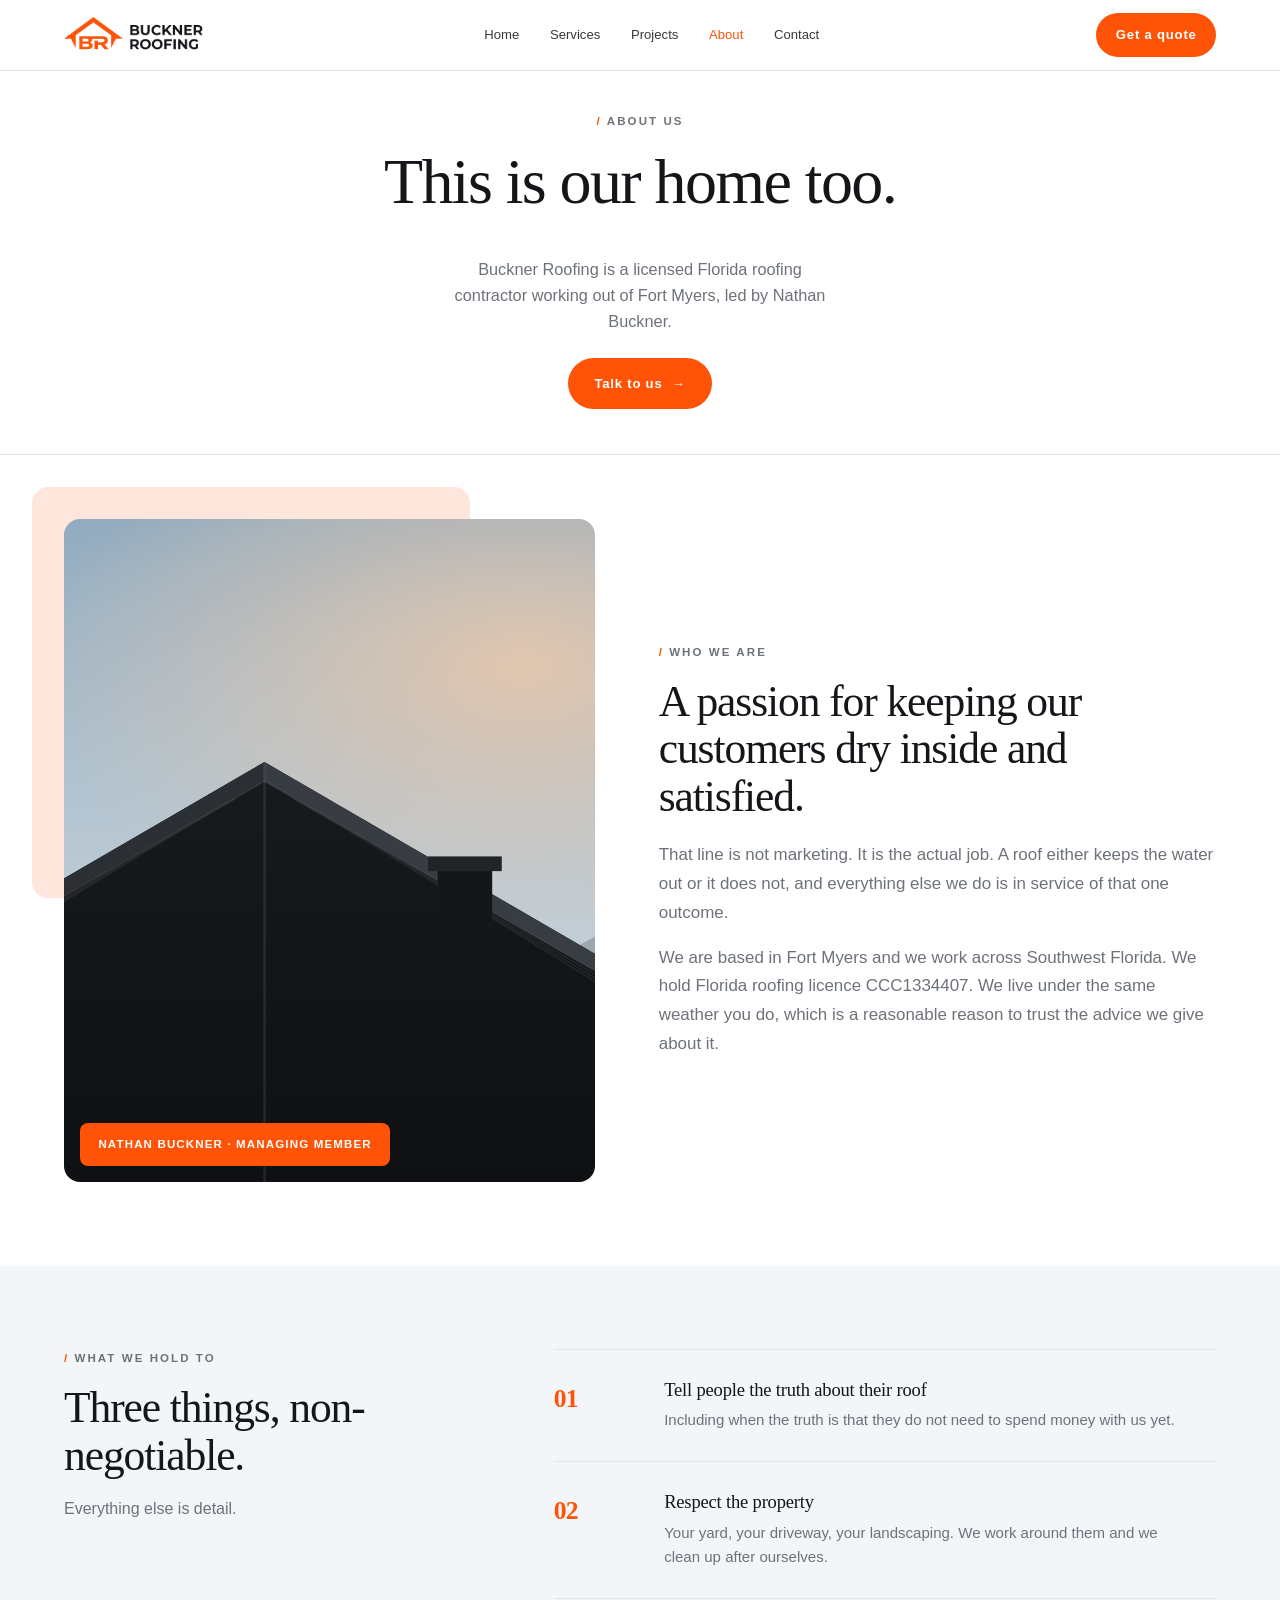
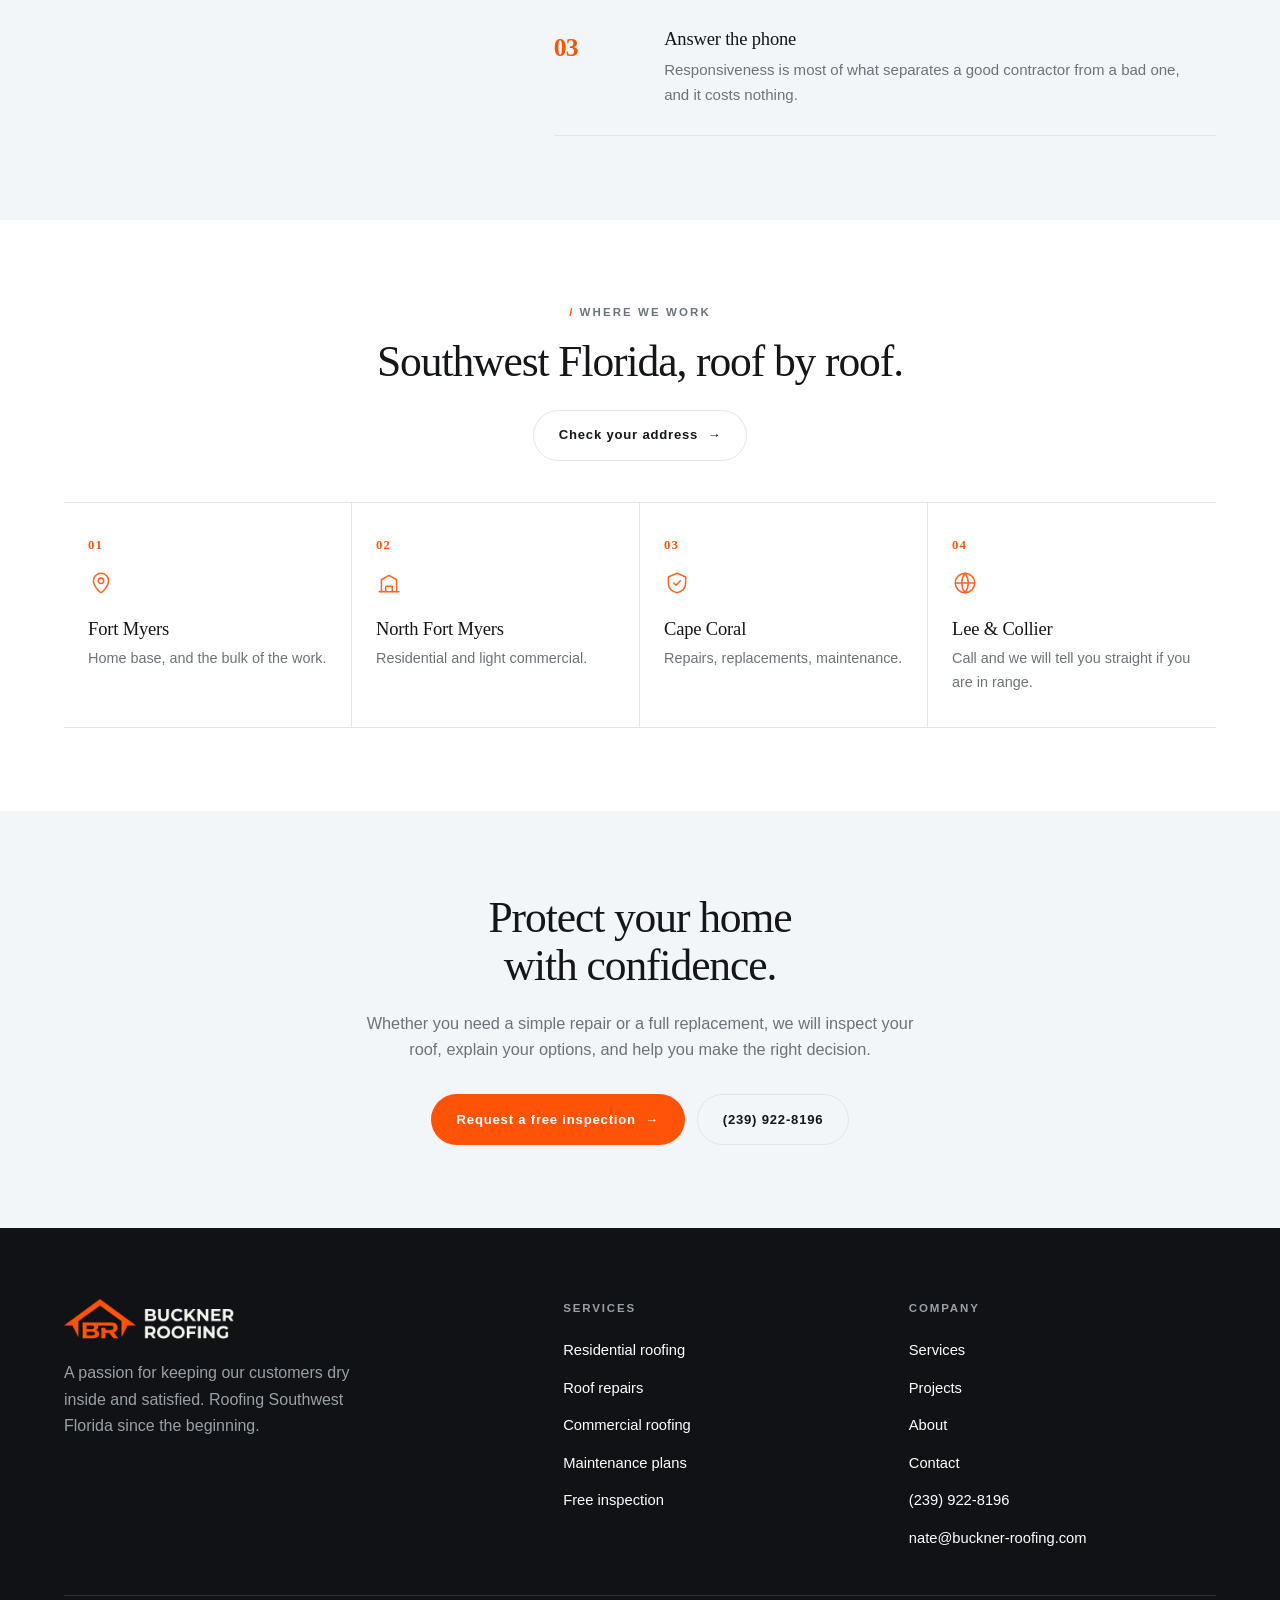
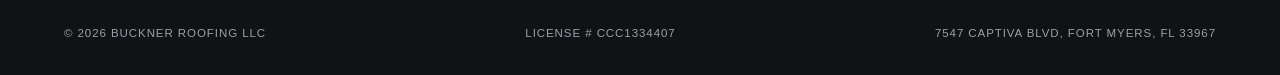
==== commit 4f926457: "Add files via upload" ====
--- a/about.html
+++ b/about.html
@@ -110,11 +110,11 @@
 <section class="section cta section--ink">
   <div class="shell cta__in">
     <div>
-            <h2>Ready to know exactly where your roof stands?</h2>
-      <p class="lead" style="margin-top:1.25rem;">The estimate is free and there is no obligation. We come out, we look at everything, and we tell you the truth about what you need.</p>
+            <h2>Protect your home<br>with&nbsp;<em class="hl">confidence</em>.</h2>
+      <p class="lead" style="margin-top:1.25rem;">Whether you need a simple repair or a full replacement, we will inspect your roof, explain your options, and help you make the right decision.</p>
     </div>
     <div class="cta__actions">
-      <a class="btn btn--primary" href="contact.html"><span>Get a free estimate</span><span class="arrow">&rarr;</span></a>
+      <a class="btn btn--primary" href="contact.html"><span>Request a free inspection</span><span class="arrow">&rarr;</span></a>
       <a class="btn btn--light" href="tel:+12399228196"><span>(239) 922-8196</span></a>
     </div>
   </div>
@@ -128,7 +128,7 @@
       </div>
       <div>
         <h4>Services</h4>
-        <ul><li><a href="services.html">Residential roofing</a></li><li><a href="services.html">Roof repairs</a></li><li><a href="services.html">Light commercial</a></li><li><a href="services.html">Maintenance agreements</a></li><li><a href="services.html">Free estimate</a></li></ul>
+        <ul><li><a href="services.html">Residential roofing</a></li><li><a href="services.html">Roof repairs</a></li><li><a href="services.html">Commercial roofing</a></li><li><a href="services.html">Maintenance plans</a></li><li><a href="services.html">Free inspection</a></li></ul>
       </div>
       <div>
         <h4>Company</h4>
--- a/index.css
+++ b/index.css
@@ -488,9 +488,9 @@
   align-items: center;
   justify-content: flex-start;
   text-align: center;
-  padding-block: clamp(6rem, 9vw, 7.5rem) 0;
-}
-[data-layout="crest"] .hero h1 { max-width: 14ch; }
+  padding-block: clamp(6rem, 9vw, 7.5rem) clamp(2rem, 4vw, 3.25rem);
+}
+[data-layout="crest"] .hero h1 { max-width: none; }
 [data-layout="crest"] .hero p { max-width: 40ch; text-align: center; }
 [data-layout="crest"] .hero__actions { justify-content: center; }
 [data-layout="crest"] .hero .eyebrow { color: rgba(255, 255, 255, 0.75); }
@@ -572,11 +572,20 @@
 [data-layout="crest"] .svc__card { border-color: transparent; box-shadow: var(--shadow); }
 [data-layout="crest"] .svc__card:hover { box-shadow: var(--shadow-lg); }
 
-/* the sixth cell of a 3-up grid holding five services */
-.svc__card--cta { background: var(--orange); color: #fff; border-color: var(--orange); justify-content: flex-end; }
+/* the sixth cell of a 3-up grid holding five services.
+   top-aligned to match the white cards, with the link pinned to the bottom.
+   the spacer stands in for the icon disc so the heading baselines line up. */
+.svc__card--cta { background: var(--orange); color: #fff; border-color: var(--orange); justify-content: flex-start; }
 .svc__card--cta:hover { background: var(--orange-deep); }
 .svc__card--cta p { color: rgba(255, 255, 255, 0.85); }
-.svc__card--cta .tlink { color: #fff; }
+.svc__card--cta .tlink { color: #fff; margin-top: auto; padding-top: 1.1rem; }
+[data-layout="crest"] .svc__card--cta { text-align: left; align-items: stretch; }
+[data-layout="crest"] .svc__card--cta::before {
+  content: "";
+  display: block;
+  width: 62px;
+  height: 62px;
+}
 
 /* ---------- 13. DUO ---------- */
 .duo { display: grid; gap: clamp(2.25rem, 5vw, 5rem); align-items: center; }
@@ -1471,7 +1480,7 @@
 .cta__actions .btn { flex: 1 1 100%; justify-content: center; }
 
   [data-layout="crest"] .hero__frame { min-height: 560px; }
-  [data-layout="crest"] .hero__in { padding-block: 5.75rem 0; }
+  [data-layout="crest"] .hero__in { padding-block: 5.75rem 1.75rem; }
   [data-layout="crest"] .hero__media { height: 48%; }
 
   /* page headers: the nav is ~58px, not 128px */
@@ -1538,3 +1547,8 @@
   .foot__logo .brand { width: 143px; height: 36px; }
 }
 
+
+/* --- late overrides: nine copy-edit tweaks from Bailey's revision list --- */
+/* #6 breathing room between the four process cards on the orange band */
+.section--brand .steps { gap: clamp(0.6rem, 1vw, 1rem) !important; }
+[data-layout="crest"] .section--brand .steps::before { left: 14%; right: 14%; }
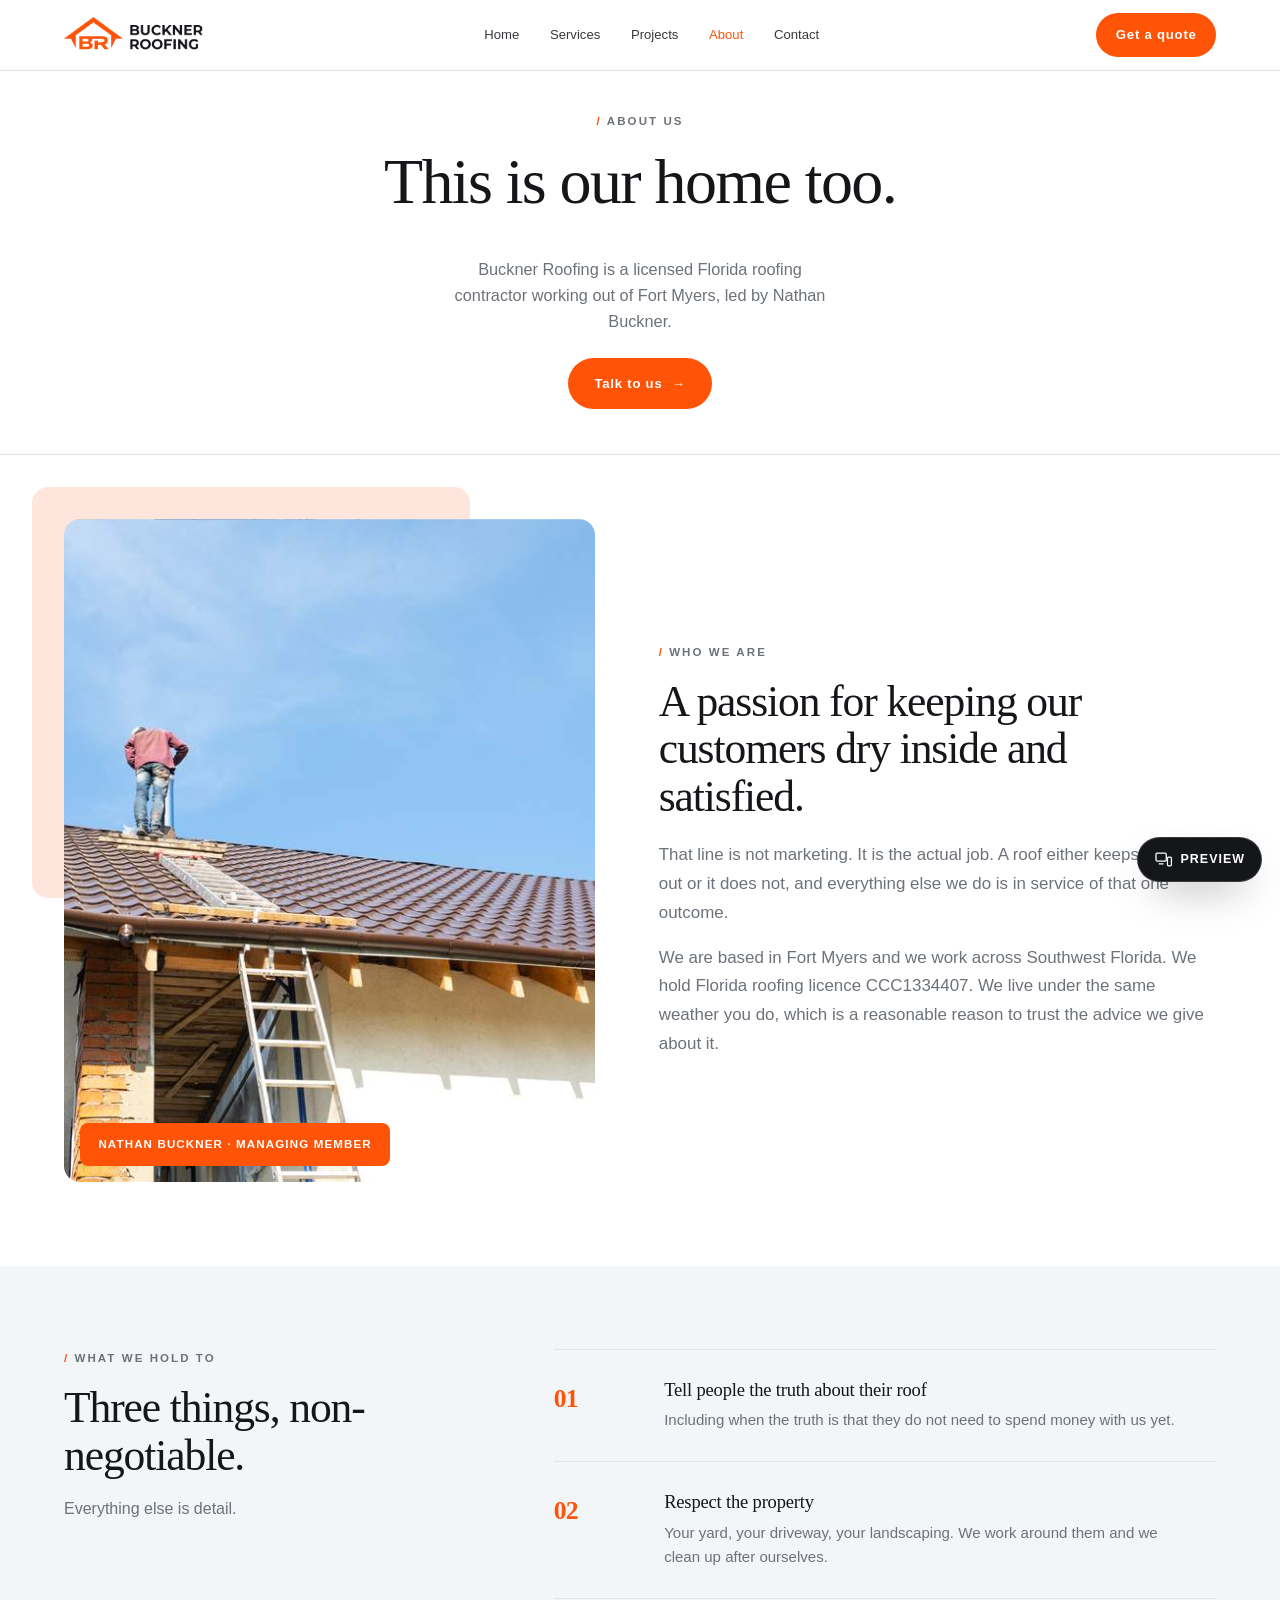
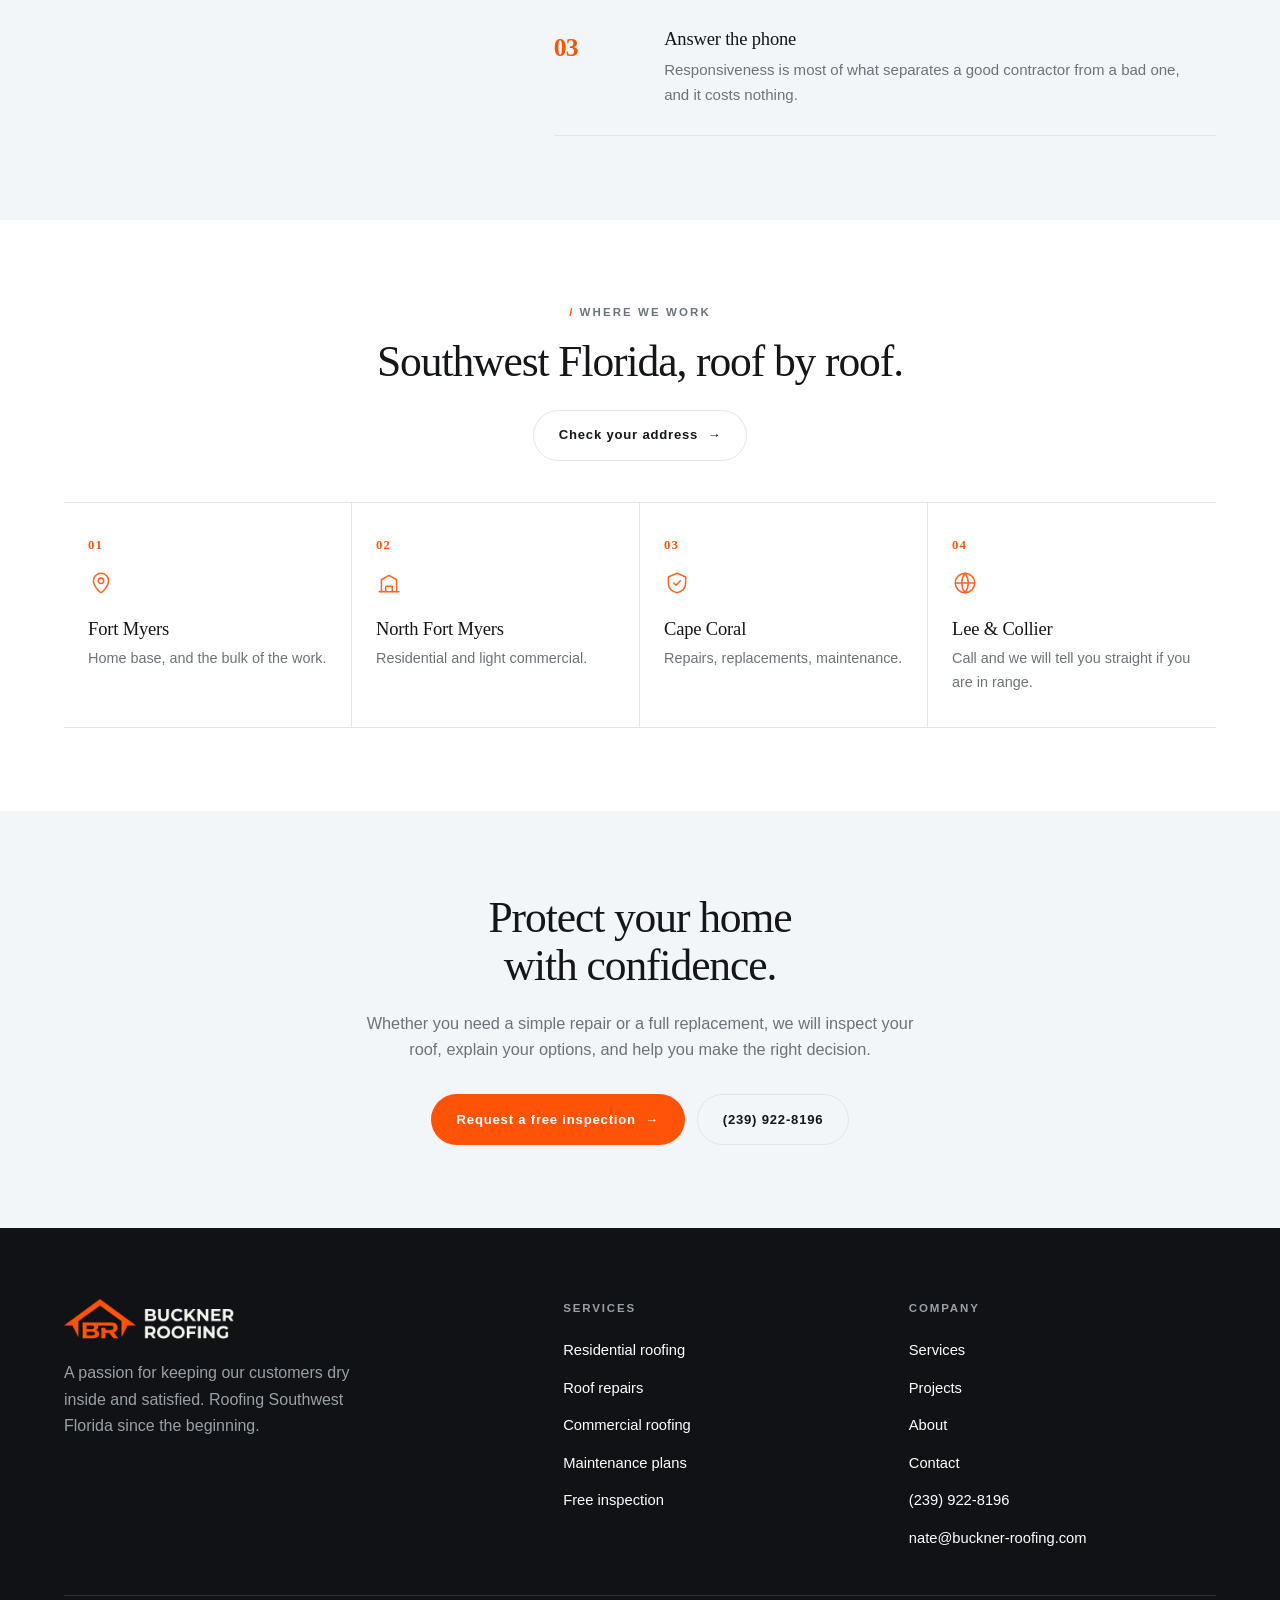
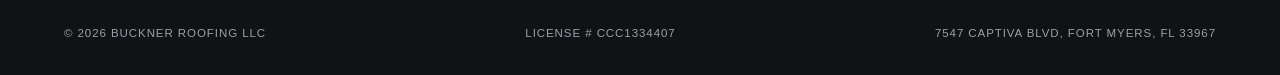
==== commit 48881e57: "Add files via upload" ====
--- a/about.html
+++ b/about.html
@@ -14,6 +14,16 @@
 <link rel="preconnect" href="https://fonts.gstatic.com" crossorigin>
 <link href="https://fonts.googleapis.com/css2?family=Sora:wght@400;600;700;800&family=Inter:wght@400;500;600;700&family=Playfair+Display:wght@400;500;600;700&family=Jost:wght@300;400;500;600&display=swap" rel="stylesheet">
 <link rel="stylesheet" href="index.css">
+<!-- DEV TOOL — delete this block and preview.html before client handoff -->
+<a class="devbtn" href="preview.html" title="Open device preview" aria-label="Open device preview">
+  <svg viewBox="0 0 24 24" fill="none" stroke-linecap="round" stroke-linejoin="round" aria-hidden="true">
+    <rect x="2.5" y="4" width="13" height="10" rx="1.6"/>
+    <path d="M6.5 17.5h5"/>
+    <rect x="17" y="9" width="5" height="11" rx="1.4"/>
+  </svg>
+  <span>Preview</span>
+</a>
+<!-- /DEV TOOL -->
 <script src="site.js" defer></script>
 </head>
 <body data-page="about.html">
@@ -51,7 +61,7 @@
   <div class="shell">
     <div class="portrait rv">
       <div class="portrait__block" aria-hidden="true"></div>
-      <div class="portrait__media"><span class="duo__badge">Nathan Buckner &middot; Managing member</span></div>
+      <div class="portrait__media picabout"><span class="duo__badge">Nathan Buckner &middot; Managing member</span></div>
       <div class="portrait__copy">
         <span class="eyebrow">Who we are</span>
         <h2>A passion for keeping our customers dry inside and satisfied.</h2>
--- a/index.css
+++ b/index.css
@@ -69,12 +69,10 @@
 
   --ease: cubic-bezier(0.22, 1, 0.36, 1);
 
-  /* Hero visual.
-     Layer 1: Buckner's own photograph, still hosted on their Webflow CDN.
-     Layer 2: a drawn roofline scene that shows through if layer 1 fails to load.
-     To move to self-hosted art, replace the first url() with url("images/hero.jpg"). */
+  /* Hero visual — the client's own SWFL neighbourhood photo, self-hosted.
+     Layer 2 is a drawn roofline scene that shows through only if the photo fails to load. */
   --img-hero:
-    url("https://cdn.prod.website-files.com/6345811585993ec91eadc2dc/63a08ba09f904f48ae857992_filtergrade-4T4AcGJvARQ-unsplash.jpg"),
+    url("[data-uri]